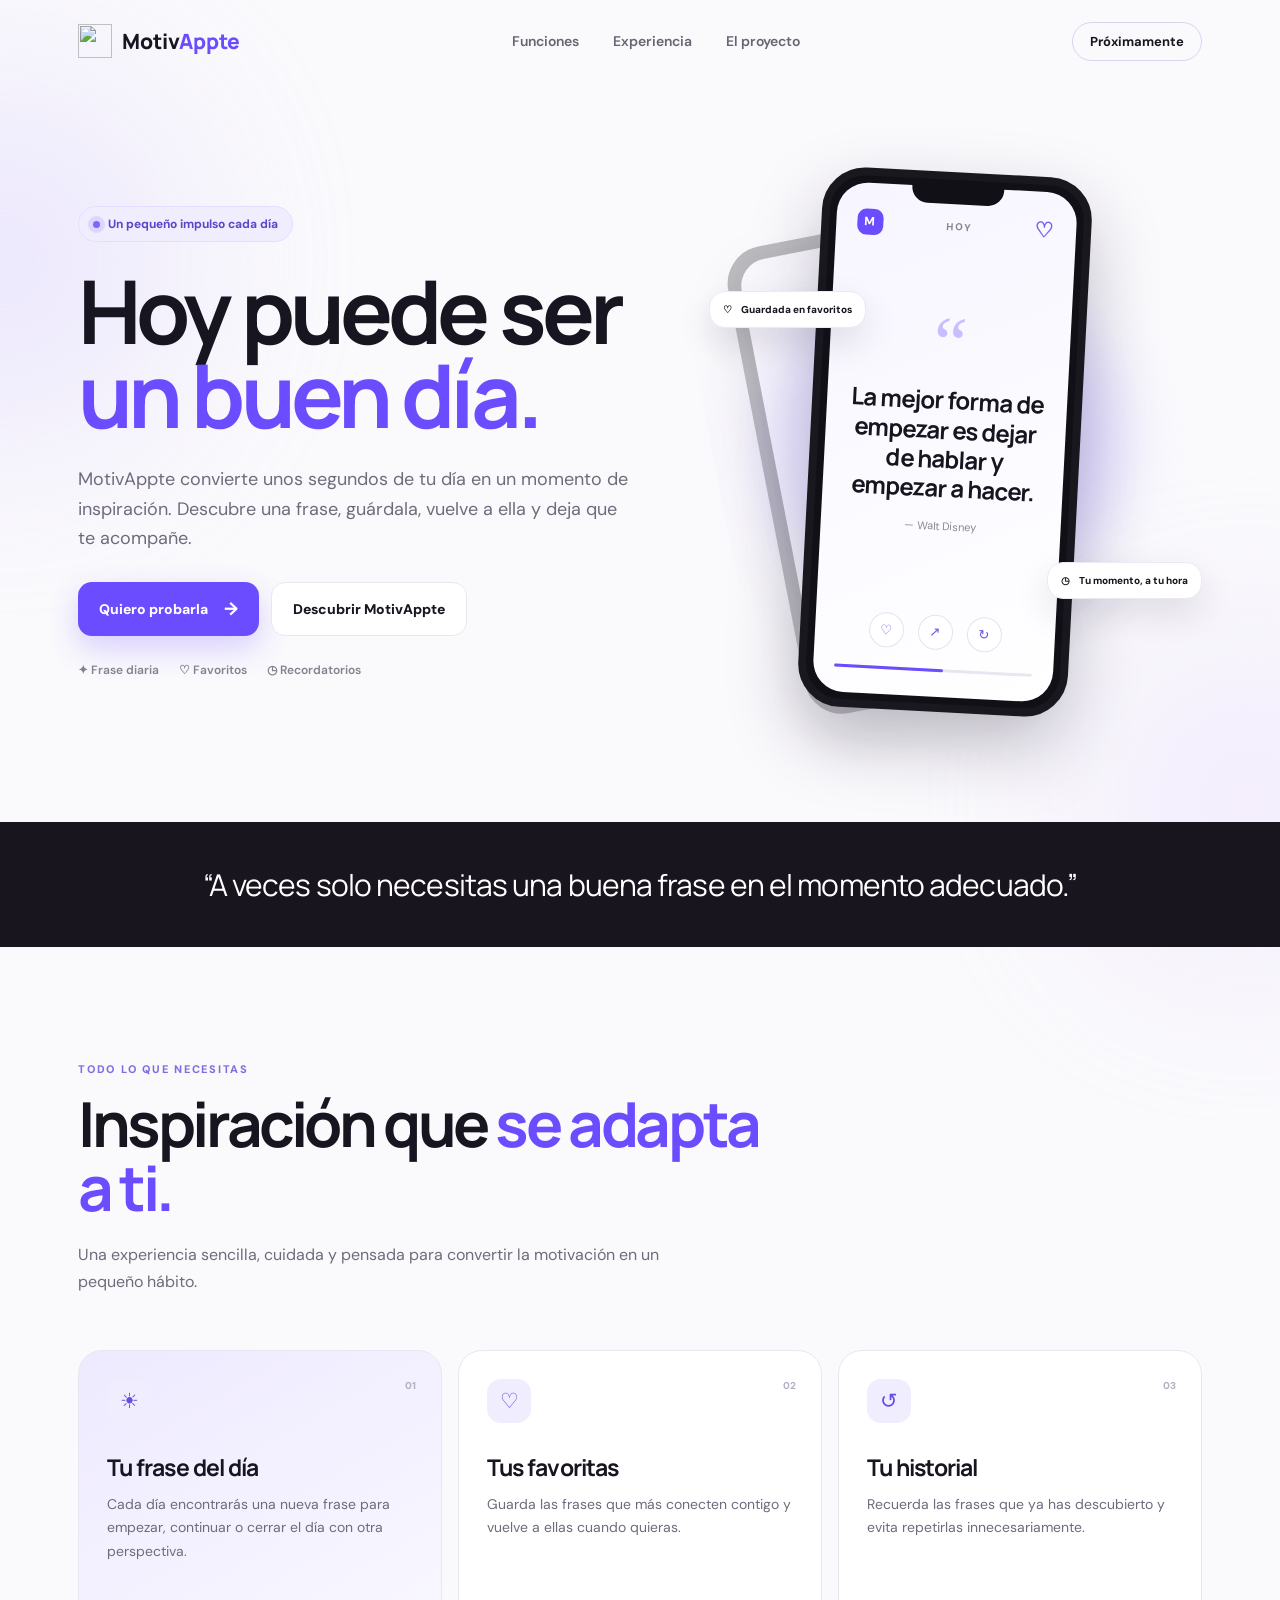
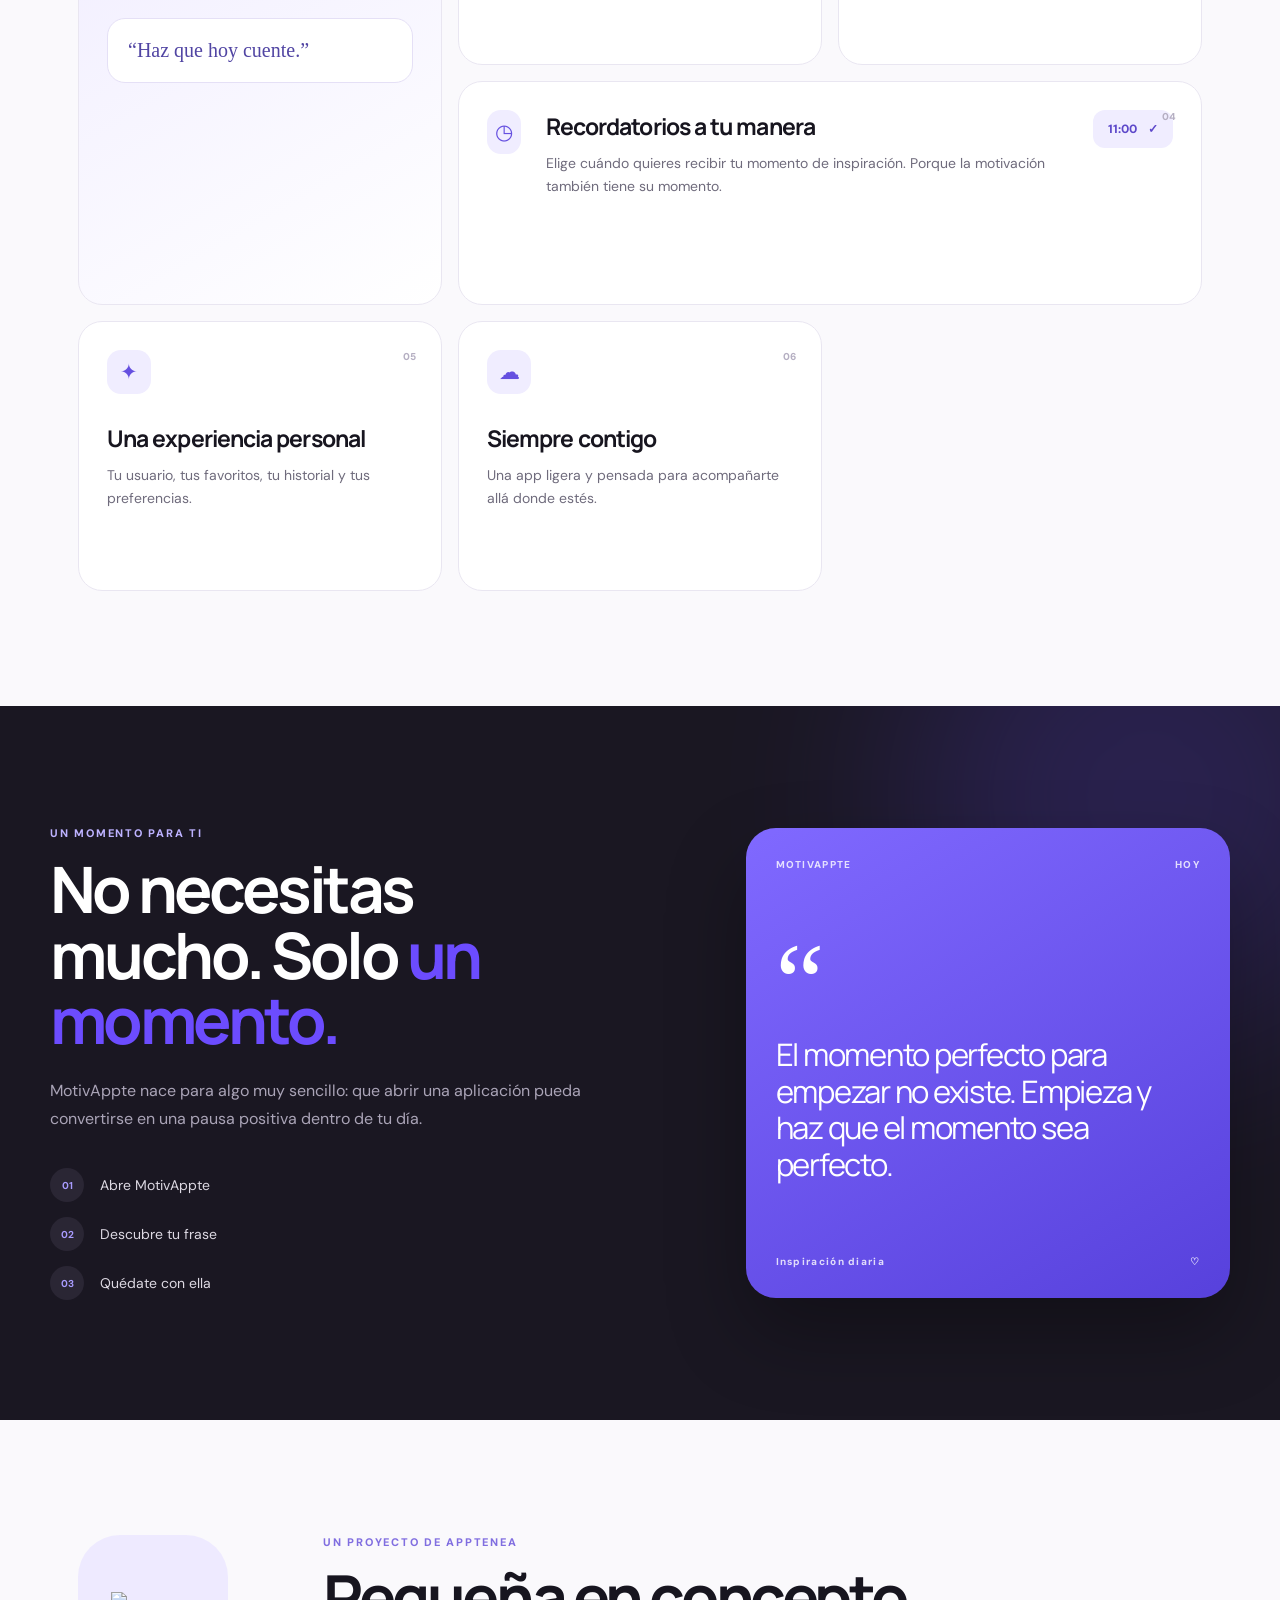
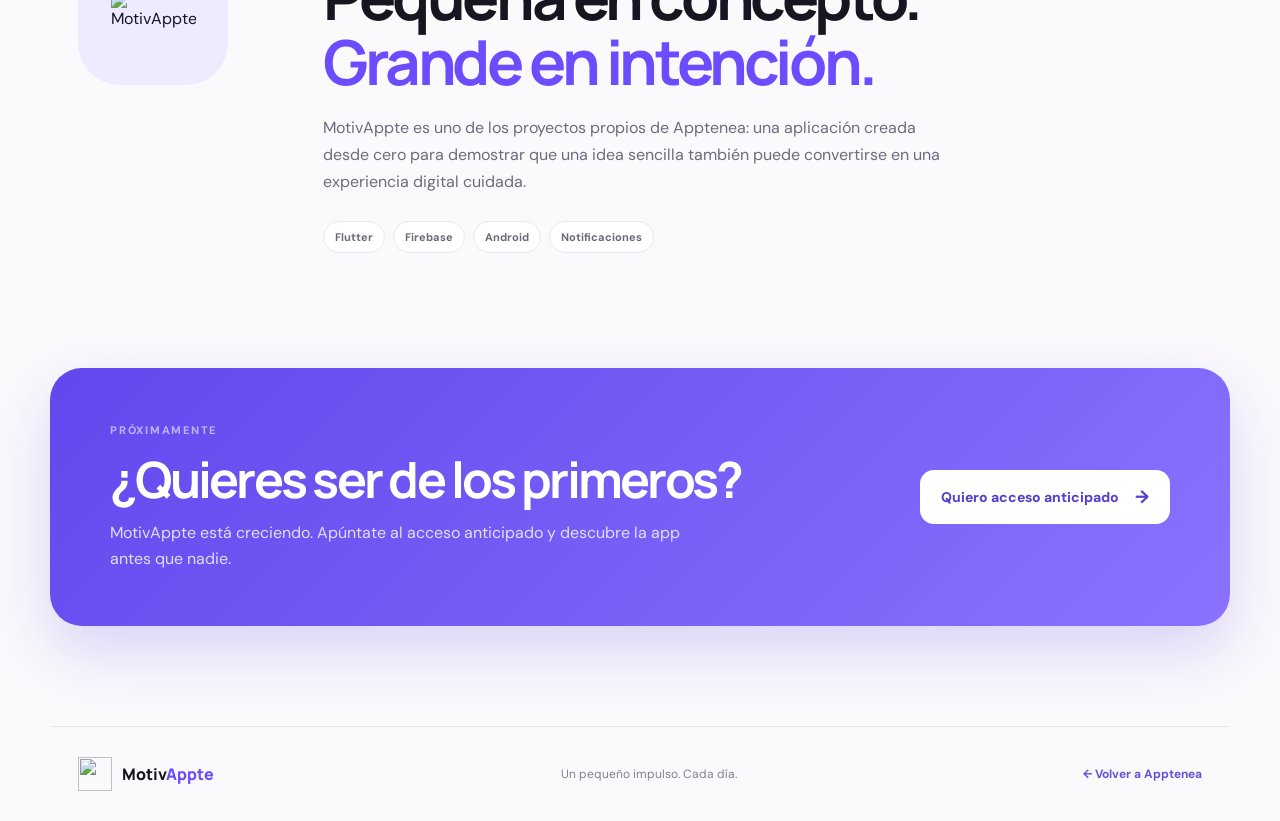
==== index.html @ 9bb72b02 "Add files via upload" ====
<!DOCTYPE html>
<html lang="es">
<head>
  <meta charset="UTF-8">
  <meta name="viewport" content="width=device-width, initial-scale=1.0">
  <meta name="theme-color" content="#6c4cff">
  <meta name="description" content="MotivAppte — una frase para hoy, un pequeño impulso para seguir.">
  <title>MotivAppte — Una frase. Un impulso.</title>
  <link rel="icon" href="assets/motivappte-icon.svg" type="image/svg+xml">
  <link rel="preconnect" href="https://fonts.googleapis.com">
  <link rel="preconnect" href="https://fonts.gstatic.com" crossorigin>
  <link href="https://fonts.googleapis.com/css2?family=DM+Sans:wght@400;500;600;700&family=Manrope:wght@700;800&display=swap" rel="stylesheet">
  <link rel="stylesheet" href="styles.css">
</head>
<body>
  <div class="ambient ambient-one"></div>
  <div class="ambient ambient-two"></div>

  <header class="nav">
    <a class="brand" href="#inicio" aria-label="MotivAppte">
      <img src="assets/motivappte-icon.svg" alt="" class="brand-icon">
      <span>Motiv<span>Appte</span></span>
    </a>
    <nav>
      <a href="#funciones">Funciones</a>
      <a href="#experiencia">Experiencia</a>
      <a href="#proyecto">El proyecto</a>
    </nav>
    <a class="nav-cta" href="#acceso">Próximamente</a>
  </header>

  <main>
    <section class="hero" id="inicio">
      <div class="hero-copy">
        <div class="pill"><span class="dot"></span> Un pequeño impulso cada día</div>
        <h1>Hoy puede ser<br><em>un buen día.</em></h1>
        <p class="hero-text">
          MotivAppte convierte unos segundos de tu día en un momento de inspiración.
          Descubre una frase, guárdala, vuelve a ella y deja que te acompañe.
        </p>
        <div class="hero-actions">
          <a class="button primary" href="#acceso">Quiero probarla <span>→</span></a>
          <a class="button secondary" href="#funciones">Descubrir MotivAppte</a>
        </div>
        <div class="hero-meta">
          <span>✦ Frase diaria</span>
          <span>♡ Favoritos</span>
          <span>◷ Recordatorios</span>
        </div>
      </div>

      <div class="hero-visual" aria-label="Vista previa de MotivAppte">
        <div class="glow"></div>
        <div class="phone phone-back">
          <div class="phone-screen soft-screen"></div>
        </div>
        <div class="phone">
          <div class="phone-notch"></div>
          <div class="phone-screen">
            <div class="app-top">
              <span class="mini-logo">M</span>
              <span class="today">HOY</span>
              <span class="heart">♡</span>
            </div>
            <div class="quote-wrap">
              <span class="quote-mark">“</span>
              <h2>La mejor forma de empezar es dejar de hablar y empezar a hacer.</h2>
              <p>— Walt Disney</p>
            </div>
            <div class="phone-actions">
              <button>♡</button><button>↗</button><button>↻</button>
            </div>
            <div class="progress"><span></span></div>
          </div>
        </div>
        <div class="floating-card card-fav">♡ <span>Guardada en favoritos</span></div>
        <div class="floating-card card-notify">◷ <span>Tu momento, a tu hora</span></div>
      </div>
    </section>

    <section class="quote-band">
      <p>“A veces solo necesitas una buena frase en el momento adecuado.”</p>
    </section>

    <section class="section" id="funciones">
      <div class="section-heading">
        <span class="eyebrow">TODO LO QUE NECESITAS</span>
        <h2>Inspiración que <em>se adapta a ti.</em></h2>
        <p>Una experiencia sencilla, cuidada y pensada para convertir la motivación en un pequeño hábito.</p>
      </div>

      <div class="feature-grid">
        <article class="feature feature-large">
          <div class="feature-icon sun">☀</div>
          <span class="feature-number">01</span>
          <h3>Tu frase del día</h3>
          <p>Cada día encontrarás una nueva frase para empezar, continuar o cerrar el día con otra perspectiva.</p>
          <div class="mini-quote">“Haz que hoy cuente.”</div>
        </article>

        <article class="feature">
          <div class="feature-icon heart-icon">♡</div>
          <span class="feature-number">02</span>
          <h3>Tus favoritas</h3>
          <p>Guarda las frases que más conecten contigo y vuelve a ellas cuando quieras.</p>
        </article>

        <article class="feature">
          <div class="feature-icon history-icon">↺</div>
          <span class="feature-number">03</span>
          <h3>Tu historial</h3>
          <p>Recuerda las frases que ya has descubierto y evita repetirlas innecesariamente.</p>
        </article>

        <article class="feature feature-wide">
          <div class="feature-icon bell">◷</div>
          <div>
            <span class="feature-number">04</span>
            <h3>Recordatorios a tu manera</h3>
            <p>Elige cuándo quieres recibir tu momento de inspiración. Porque la motivación también tiene su momento.</p>
          </div>
          <div class="time-chip">11:00 <span>✓</span></div>
        </article>

        <article class="feature">
          <div class="feature-icon sparkle">✦</div>
          <span class="feature-number">05</span>
          <h3>Una experiencia personal</h3>
          <p>Tu usuario, tus favoritos, tu historial y tus preferencias.</p>
        </article>

        <article class="feature">
          <div class="feature-icon cloud">☁</div>
          <span class="feature-number">06</span>
          <h3>Siempre contigo</h3>
          <p>Una app ligera y pensada para acompañarte allá donde estés.</p>
        </article>
      </div>
    </section>

    <section class="experience" id="experiencia">
      <div class="experience-inner">
        <div class="experience-copy">
          <span class="eyebrow light">UN MOMENTO PARA TI</span>
          <h2>No necesitas<br>mucho. Solo <em>un momento.</em></h2>
          <p>MotivAppte nace para algo muy sencillo: que abrir una aplicación pueda convertirse en una pausa positiva dentro de tu día.</p>
          <div class="steps">
            <div><b>01</b><span>Abre MotivAppte</span></div>
            <div><b>02</b><span>Descubre tu frase</span></div>
            <div><b>03</b><span>Quédate con ella</span></div>
          </div>
        </div>
        <div class="quote-card">
          <div class="quote-card-top"><span>MOTIVAPPTE</span><span>HOY</span></div>
          <div class="big-quote">“</div>
          <p>El momento perfecto para empezar no existe. Empieza y haz que el momento sea perfecto.</p>
          <div class="quote-card-bottom"><span>Inspiración diaria</span><span>♡</span></div>
        </div>
      </div>
    </section>

    <section class="project section" id="proyecto">
      <div class="project-mark"><img src="assets/motivappte-icon.svg" alt="MotivAppte"></div>
      <div>
        <span class="eyebrow">UN PROYECTO DE APPTENEA</span>
        <h2>Pequeña en concepto.<br><em>Grande en intención.</em></h2>
        <p>MotivAppte es uno de los proyectos propios de Apptenea: una aplicación creada desde cero para demostrar que una idea sencilla también puede convertirse en una experiencia digital cuidada.</p>
        <div class="tech-list"><span>Flutter</span><span>Firebase</span><span>Android</span><span>Notificaciones</span></div>
      </div>
    </section>

    <section class="access" id="acceso">
      <div class="access-card">
        <div>
          <span class="eyebrow light">PRÓXIMAMENTE</span>
          <h2>¿Quieres ser de los primeros?</h2>
          <p>MotivAppte está creciendo. Apúntate al acceso anticipado y descubre la app antes que nadie.</p>
        </div>
        <a class="button white" href="mailto:apptenea.services@gmail.com?subject=Acceso%20anticipado%20MotivAppte">Quiero acceso anticipado <span>→</span></a>
      </div>
    </section>
  </main>

  <footer>
    <a class="brand" href="#inicio">
      <img src="assets/motivappte-icon.svg" alt="" class="brand-icon">
      <span>Motiv<span>Appte</span></span>
    </a>
    <p>Un pequeño impulso. Cada día.</p>
    <a href="https://apptenea.github.io/apptenea/">← Volver a Apptenea</a>
  </footer>

  <script src="script.js"></script>
</body>
</html>
---- styles.css ----
:root{
  --purple:#6c4cff;--purple-dark:#5036d8;--lav:#ede9ff;--ink:#17151f;--muted:#6f6b7c;
  --white:#fff;--line:#e9e6f1;--bg:#faf9fc;--radius:28px;
}
*{box-sizing:border-box;margin:0;padding:0}
html{scroll-behavior:smooth}
body{font-family:"DM Sans",sans-serif;color:var(--ink);background:var(--bg);overflow-x:hidden}
a{text-decoration:none;color:inherit}
.ambient{position:fixed;border-radius:50%;filter:blur(90px);pointer-events:none;z-index:-1;opacity:.45}
.ambient-one{width:360px;height:360px;background:#dcd4ff;top:80px;left:-180px}
.ambient-two{width:300px;height:300px;background:#e9dcff;right:-120px;top:650px}
.nav{height:82px;display:flex;align-items:center;justify-content:space-between;max-width:1180px;margin:auto;padding:0 28px;position:relative;z-index:5}
.brand{display:flex;align-items:center;gap:10px;font-family:Manrope,sans-serif;font-weight:800;font-size:21px}
.brand>span span{color:var(--purple)}
.brand-icon{width:34px;height:34px}
.nav nav{display:flex;gap:34px;color:#686474;font-size:14px;font-weight:600}
.nav nav a:hover{color:var(--purple)}
.nav-cta{border:1px solid #d9d3ef;padding:10px 17px;border-radius:999px;font-size:13px;font-weight:700}
.hero{max-width:1180px;margin:auto;min-height:700px;padding:80px 28px 100px;display:grid;grid-template-columns:1fr .9fr;align-items:center;gap:40px}
.pill{display:inline-flex;align-items:center;gap:8px;background:#f0edff;border:1px solid #e3ddff;color:#5c46c7;padding:9px 14px;border-radius:999px;font-size:12px;font-weight:700;margin-bottom:26px}
.dot{width:7px;height:7px;background:#7d65ff;border-radius:50%;box-shadow:0 0 0 5px #ddd7ff}
h1,h2{font-family:Manrope,sans-serif;letter-spacing:-.055em}
h1{font-size:clamp(58px,7vw,88px);line-height:.96}
h1 em,h2 em{font-style:normal;color:var(--purple)}
.hero-text{max-width:560px;color:var(--muted);font-size:18px;line-height:1.65;margin:28px 0}
.hero-actions{display:flex;gap:12px;flex-wrap:wrap}
.button{display:inline-flex;align-items:center;justify-content:center;gap:16px;padding:15px 21px;border-radius:14px;font-size:14px;font-weight:800;transition:.25s}
.button span{font-size:18px}
.primary{background:var(--purple);color:white;box-shadow:0 12px 30px rgba(108,76,255,.24)}
.primary:hover{transform:translateY(-2px);background:var(--purple-dark)}
.secondary{background:white;border:1px solid var(--line)}
.secondary:hover{border-color:#cfc7f4}
.hero-meta{display:flex;gap:20px;margin-top:26px;color:#85808f;font-size:12px;font-weight:600;flex-wrap:wrap}
.hero-visual{height:560px;position:relative;display:flex;align-items:center;justify-content:center}
.glow{position:absolute;width:350px;height:350px;background:#ddd6ff;border-radius:50%;filter:blur(30px)}
.phone{position:relative;width:270px;height:540px;background:#111016;border:8px solid #19181f;border-radius:43px;padding:7px;box-shadow:0 30px 70px rgba(31,24,57,.25);z-index:2;transform:rotate(3deg)}
.phone-back{position:absolute;transform:rotate(-11deg) translate(-65px,10px) scale(.88);opacity:.28;z-index:1}
.soft-screen{background:linear-gradient(145deg,#8170ff,#d7d0ff)}
.phone-screen{height:100%;border-radius:31px;background:linear-gradient(155deg,#f7f5ff,#fff);overflow:hidden;padding:25px 21px;display:flex;flex-direction:column}
.phone-notch{position:absolute;z-index:3;width:92px;height:24px;border-radius:0 0 16px 16px;background:#111016;top:0;left:calc(50% - 46px)}
.app-top{display:flex;align-items:center;justify-content:space-between;color:#8a8595;font-size:10px;font-weight:800;letter-spacing:.14em}
.mini-logo{width:26px;height:26px;border-radius:9px;background:var(--purple);color:#fff;display:grid;place-items:center;font-size:12px}
.heart{font-size:21px;color:#7663e8}
.quote-wrap{margin:auto 0;text-align:center}
.quote-mark{font-family:Georgia,serif;font-size:75px;line-height:.55;color:#c7bfff}
.quote-wrap h2{font-size:24px;line-height:1.22;letter-spacing:-.04em;margin:12px 0 16px}
.quote-wrap p{font-size:11px;color:#8c8794}
.phone-actions{display:flex;justify-content:center;gap:14px}
.phone-actions button{border:1px solid #e6e2ee;background:#fff;width:35px;height:35px;border-radius:50%;color:#6b5be2}
.progress{height:3px;background:#e9e6ef;border-radius:9px;margin-top:19px}.progress span{display:block;width:55%;height:100%;background:var(--purple);border-radius:9px}
.floating-card{position:absolute;background:#fff;border:1px solid #ece9f3;border-radius:16px;padding:11px 13px;display:flex;align-items:center;gap:9px;font-size:10px;font-weight:800;box-shadow:0 15px 35px rgba(30,24,60,.12);z-index:4}.floating-card:first-letter{color:var(--purple)}
.card-fav{left:4%;top:23%}.card-notify{right:0;bottom:22%}
.quote-band{background:#18151f;color:#fff;padding:42px 20px;text-align:center}.quote-band p{font-family:Manrope,sans-serif;font-size:clamp(20px,3vw,30px);letter-spacing:-.03em}
.section{max-width:1180px;margin:auto;padding:115px 28px}
.section-heading{max-width:720px;margin-bottom:55px}.eyebrow{display:block;font-size:11px;letter-spacing:.16em;font-weight:800;color:#806ee0;margin-bottom:16px}.eyebrow.light{color:#bdb2ff}
.section-heading h2,.project h2{font-size:clamp(40px,5vw,62px);line-height:1.04}.section-heading p,.project p{color:var(--muted);line-height:1.7;margin-top:20px;max-width:620px}
.feature-grid{display:grid;grid-template-columns:repeat(3,1fr);gap:16px}.feature{background:#fff;border:1px solid var(--line);border-radius:24px;padding:28px;min-height:270px;position:relative;overflow:hidden;transition:.25s}.feature:hover{transform:translateY(-4px);box-shadow:0 18px 45px rgba(45,35,90,.08)}
.feature-large{grid-row:span 2;min-height:555px;background:linear-gradient(150deg,#eeeaff,#fff)}
.feature-wide{grid-column:span 2;display:flex;gap:25px;align-items:flex-start;min-height:180px}
.feature-icon{width:44px;height:44px;border-radius:14px;background:#f0edff;color:#654fe0;display:grid;place-items:center;font-size:21px;margin-bottom:28px}.feature-number{position:absolute;right:25px;top:28px;color:#b5afc2;font-size:10px;font-weight:800}.feature h3{font-family:Manrope;font-size:23px;letter-spacing:-.04em;margin-bottom:10px}.feature p{color:var(--muted);font-size:14px;line-height:1.65}.mini-quote{margin-top:55px;background:#fff;border:1px solid #e5e0f6;border-radius:18px;padding:20px;color:#5145a3;font-family:Georgia,serif;font-size:20px}.time-chip{margin-left:auto;white-space:nowrap;background:#f0edff;color:#5d48ca;padding:11px 15px;border-radius:12px;font-weight:800;font-size:12px}.time-chip span{margin-left:8px}
.experience{background:#1a1722;color:#fff;padding:120px 28px;position:relative;overflow:hidden}.experience:after{content:"";position:absolute;width:500px;height:500px;border-radius:50%;background:#6046e8;opacity:.22;filter:blur(100px);right:-120px;top:-160px}.experience-inner{max-width:1180px;margin:auto;display:grid;grid-template-columns:1fr .8fr;gap:90px;align-items:center;position:relative;z-index:1}.experience h2{font-size:clamp(44px,5vw,65px);line-height:1.02}.experience-copy>p{color:#aaa4b7;line-height:1.75;max-width:550px;margin:25px 0 35px}.steps{display:grid;gap:15px}.steps div{display:flex;align-items:center;gap:16px;color:#ddd9e3;font-size:14px}.steps b{width:34px;height:34px;border-radius:50%;display:grid;place-items:center;background:#2a2634;color:#a99cff;font-size:10px}
.quote-card{background:linear-gradient(150deg,#8069ff,#5741dc);border-radius:30px;min-height:470px;padding:30px;display:flex;flex-direction:column;box-shadow:0 35px 80px rgba(0,0,0,.3)}.quote-card-top,.quote-card-bottom{display:flex;justify-content:space-between;font-size:10px;font-weight:800;letter-spacing:.13em;opacity:.8}.big-quote{font-family:Georgia,serif;font-size:110px;line-height:.7;margin-top:auto}.quote-card p{font-family:Manrope;font-size:31px;line-height:1.18;letter-spacing:-.04em;margin:15px 0 auto}.project{display:grid;grid-template-columns:180px 1fr;gap:65px;align-items:start}.project-mark{width:150px;height:150px;border-radius:42px;background:#eeeaff;display:grid;place-items:center}.project-mark img{width:85px}.tech-list{display:flex;gap:8px;flex-wrap:wrap;margin-top:25px}.tech-list span{background:#fff;border:1px solid var(--line);padding:8px 11px;border-radius:999px;font-size:11px;font-weight:700;color:#6d6878}
.access{padding:0 28px 100px}.access-card{max-width:1180px;margin:auto;background:linear-gradient(135deg,#6248ed,#8a72ff);color:#fff;border-radius:32px;padding:55px 60px;display:flex;align-items:center;justify-content:space-between;gap:30px;box-shadow:0 25px 60px rgba(91,66,224,.2)}.access h2{font-size:clamp(34px,4vw,50px);line-height:1.05}.access p{color:#e3ddff;max-width:600px;margin-top:15px;line-height:1.6}.white{background:#fff;color:#5540cc;white-space:nowrap}.white:hover{transform:translateY(-2px)}
footer{border-top:1px solid var(--line);max-width:1180px;margin:auto;padding:30px 28px;display:flex;align-items:center;justify-content:space-between;gap:20px;color:#85808f;font-size:12px}footer .brand{color:var(--ink);font-size:16px}footer a:last-child{color:#6552d6;font-weight:700}
@media(max-width:850px){.nav nav{display:none}.hero{grid-template-columns:1fr;padding-top:55px}.hero-visual{height:540px}.feature-grid{grid-template-columns:1fr 1fr}.feature-large{grid-row:auto;min-height:330px}.feature-wide{grid-column:span 2}.experience-inner{grid-template-columns:1fr;gap:55px}.project{grid-template-columns:1fr}.access-card{padding:40px 30px;flex-direction:column;align-items:flex-start}}
@media(max-width:560px){.nav{height:70px;padding:0 18px}.nav-cta{display:none}.hero{padding:50px 20px 70px}.hero-text{font-size:16px}.hero-visual{height:490px;transform:scale(.9);margin:-20px -35px}.card-fav{left:-2%}.card-notify{right:-4%}.section{padding:80px 20px}.feature-grid{grid-template-columns:1fr}.feature-large,.feature-wide{grid-column:auto;grid-row:auto}.feature-wide{display:block}.time-chip{display:inline-block;margin-top:22px}.experience{padding:80px 20px}.quote-card{min-height:400px}.quote-card p{font-size:26px}.access{padding:0 20px 70px}.access-card{border-radius:24px}footer{padding:25px 20px;flex-wrap:wrap}}
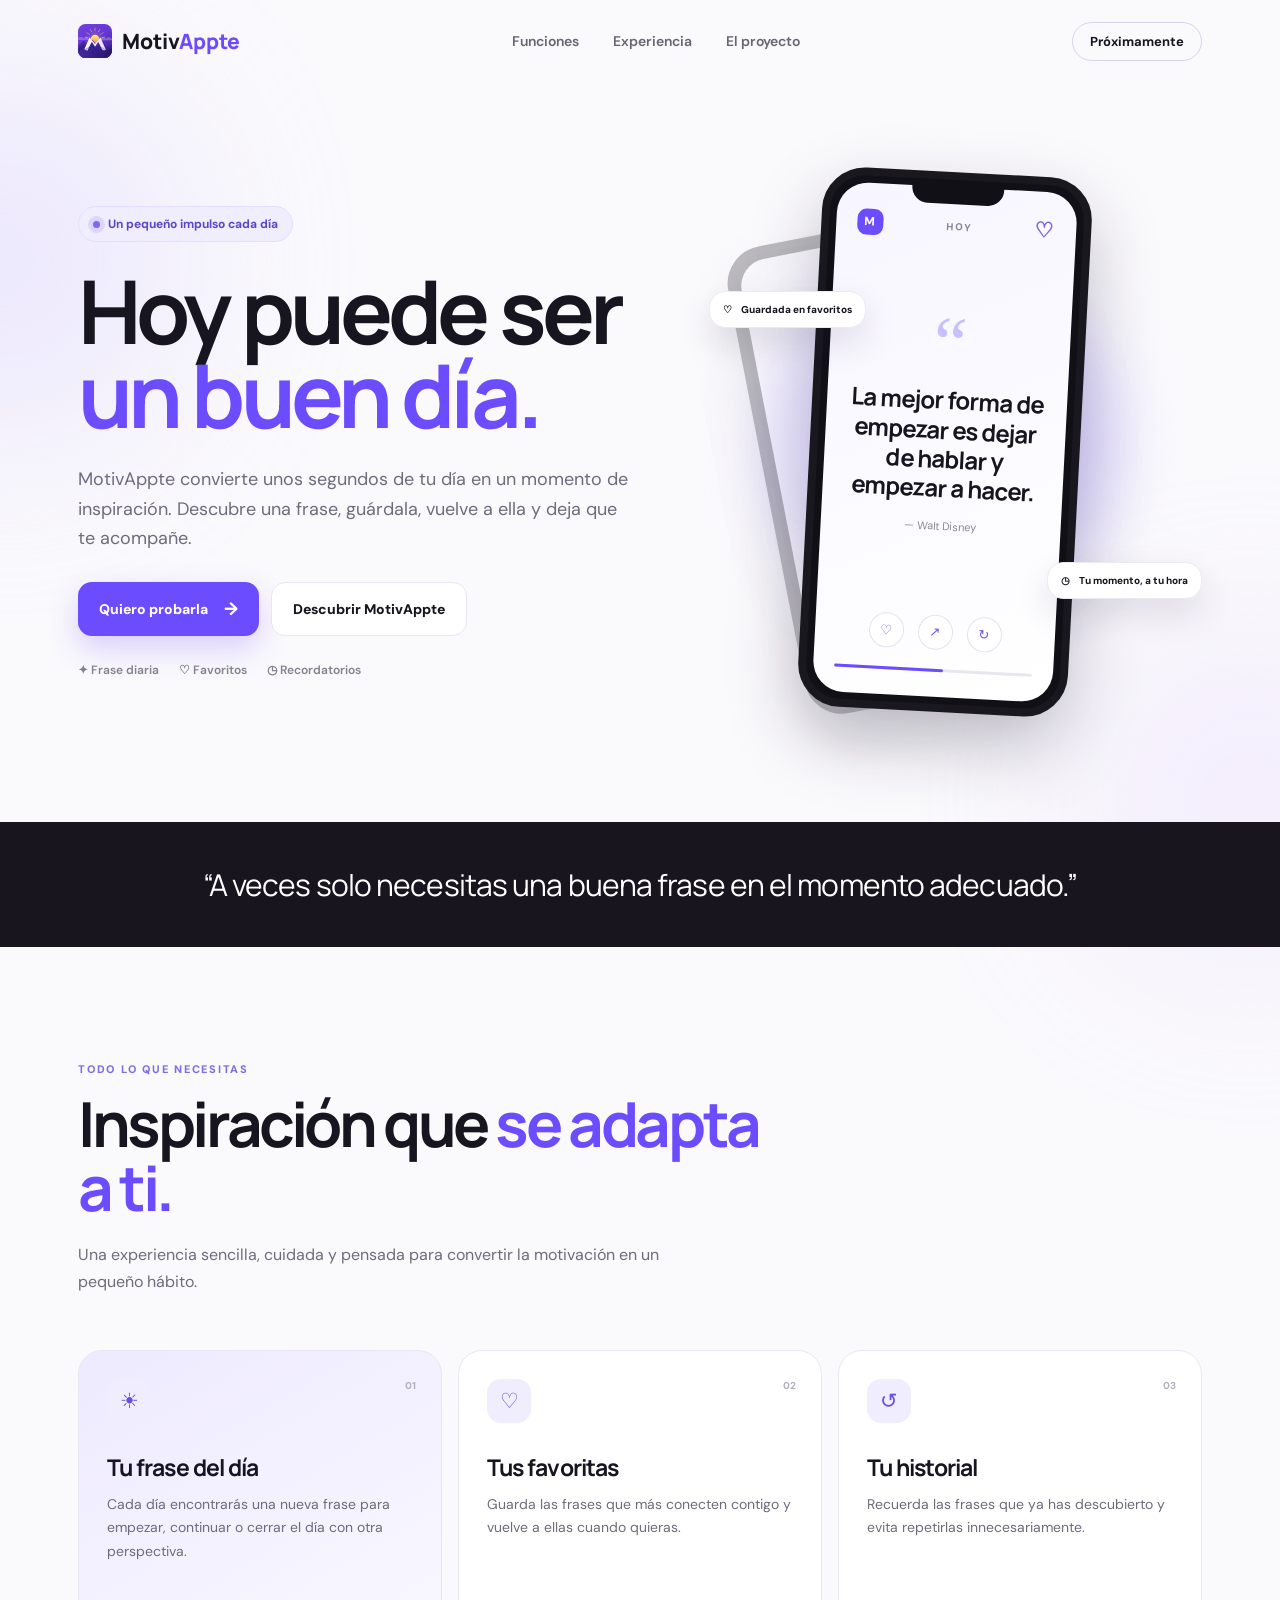
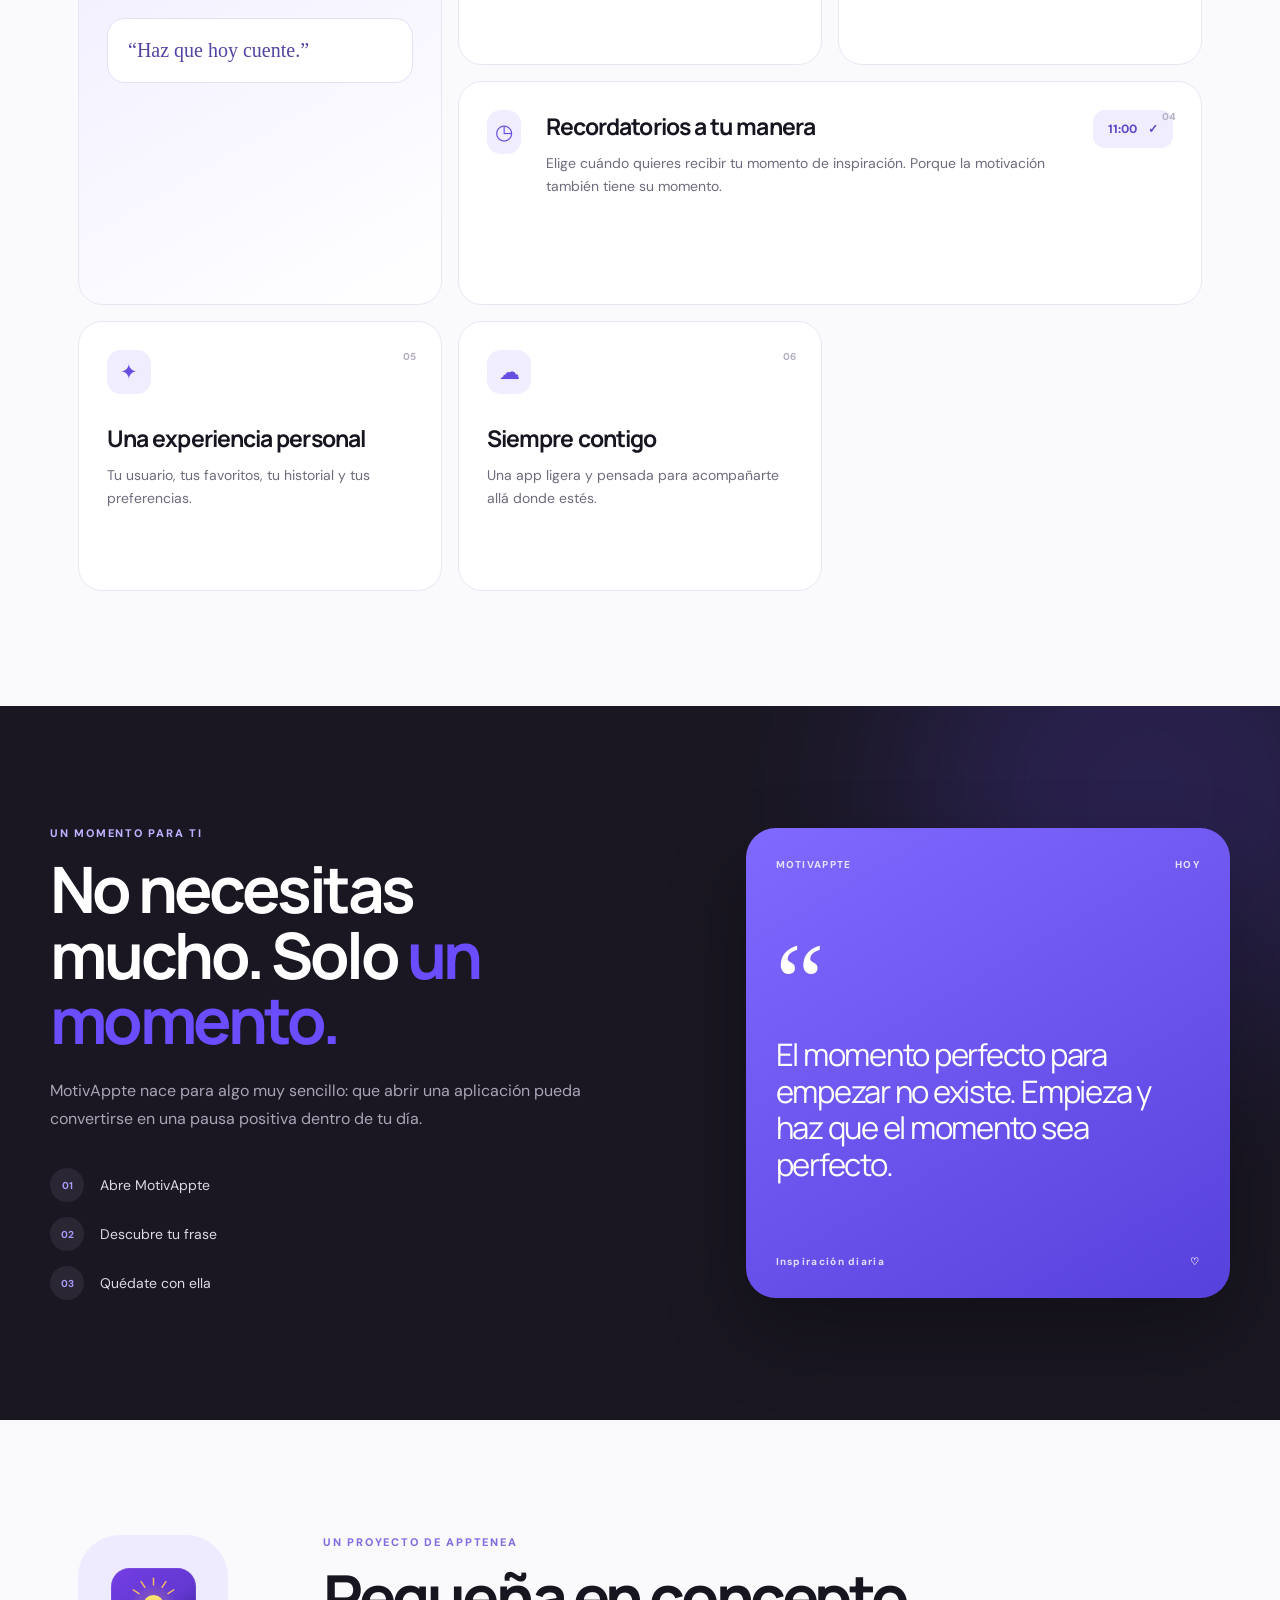
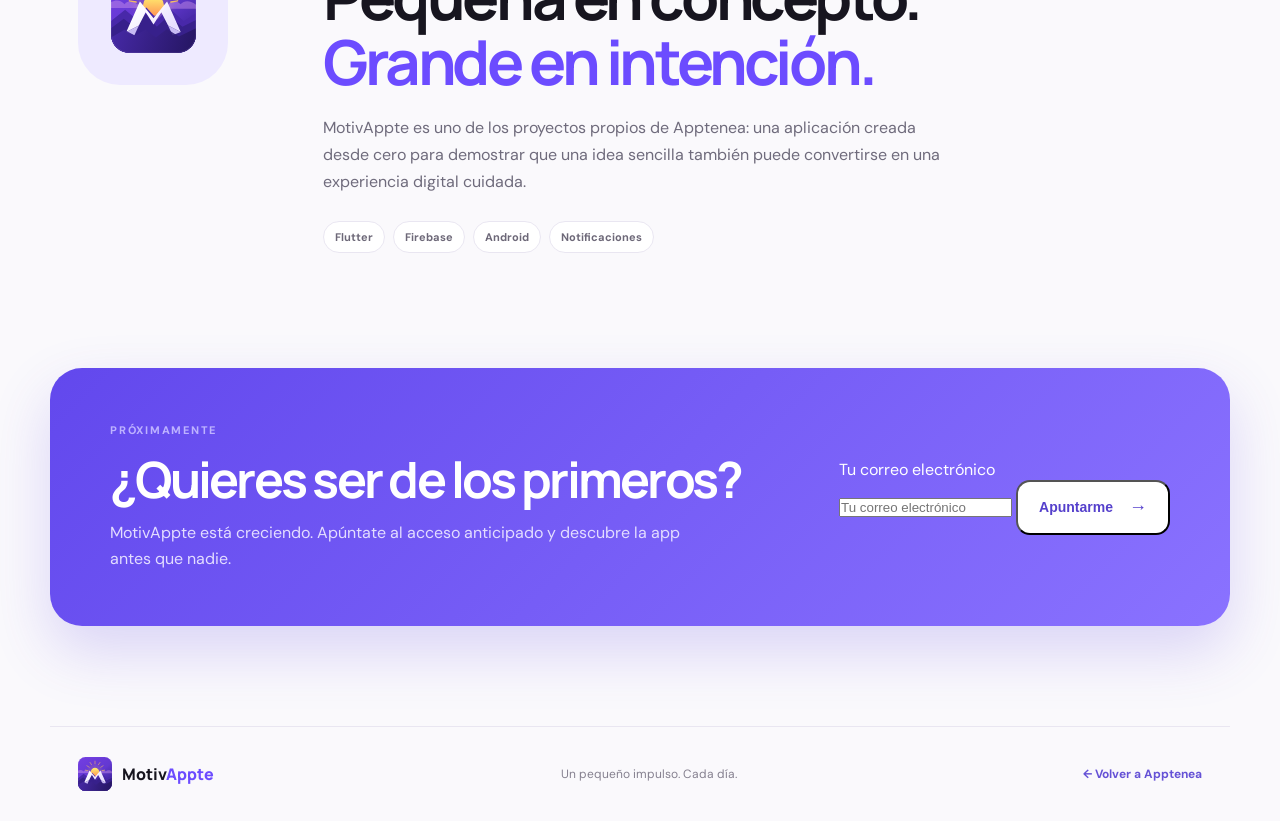
==== commit 80b57436: "Update index.html" ====
--- a/index.html
+++ b/index.html
@@ -170,15 +170,57 @@
     </section>
 
     <section class="access" id="acceso">
-      <div class="access-card">
-        <div>
-          <span class="eyebrow light">PRÓXIMAMENTE</span>
-          <h2>¿Quieres ser de los primeros?</h2>
-          <p>MotivAppte está creciendo. Apúntate al acceso anticipado y descubre la app antes que nadie.</p>
-        </div>
-        <a class="button white" href="mailto:apptenea.services@gmail.com?subject=Acceso%20anticipado%20MotivAppte">Quiero acceso anticipado <span>→</span></a>
-      </div>
-    </section>
+  <div class="access-card">
+    <div class="access-content">
+      <span class="eyebrow light">PRÓXIMAMENTE</span>
+
+      <h2>¿Quieres ser de los primeros?</h2>
+
+      <p>
+        MotivAppte está creciendo. Apúntate al acceso anticipado
+        y descubre la app antes que nadie.
+      </p>
+    </div>
+
+    <form
+      id="access-form"
+      class="access-form"
+      action="https://formspree.io/f/mnpayaql"
+      method="POST"
+    >
+      <label for="access-email" class="sr-only">
+        Tu correo electrónico
+      </label>
+
+      <div class="access-form-row">
+        <input
+          type="email"
+          id="access-email"
+          name="email"
+          placeholder="Tu correo electrónico"
+          autocomplete="email"
+          required
+        >
+
+        <input
+          type="hidden"
+          name="subject"
+          value="Nuevo registro de acceso anticipado - MotivAppte"
+        >
+
+        <button
+          type="submit"
+          class="button white"
+          id="access-submit"
+        >
+          Apuntarme <span>→</span>
+        </button>
+      </div>
+
+      <div id="access-message" class="access-message"></div>
+    </form>
+  </div>
+</section>
   </main>
 
   <footer>
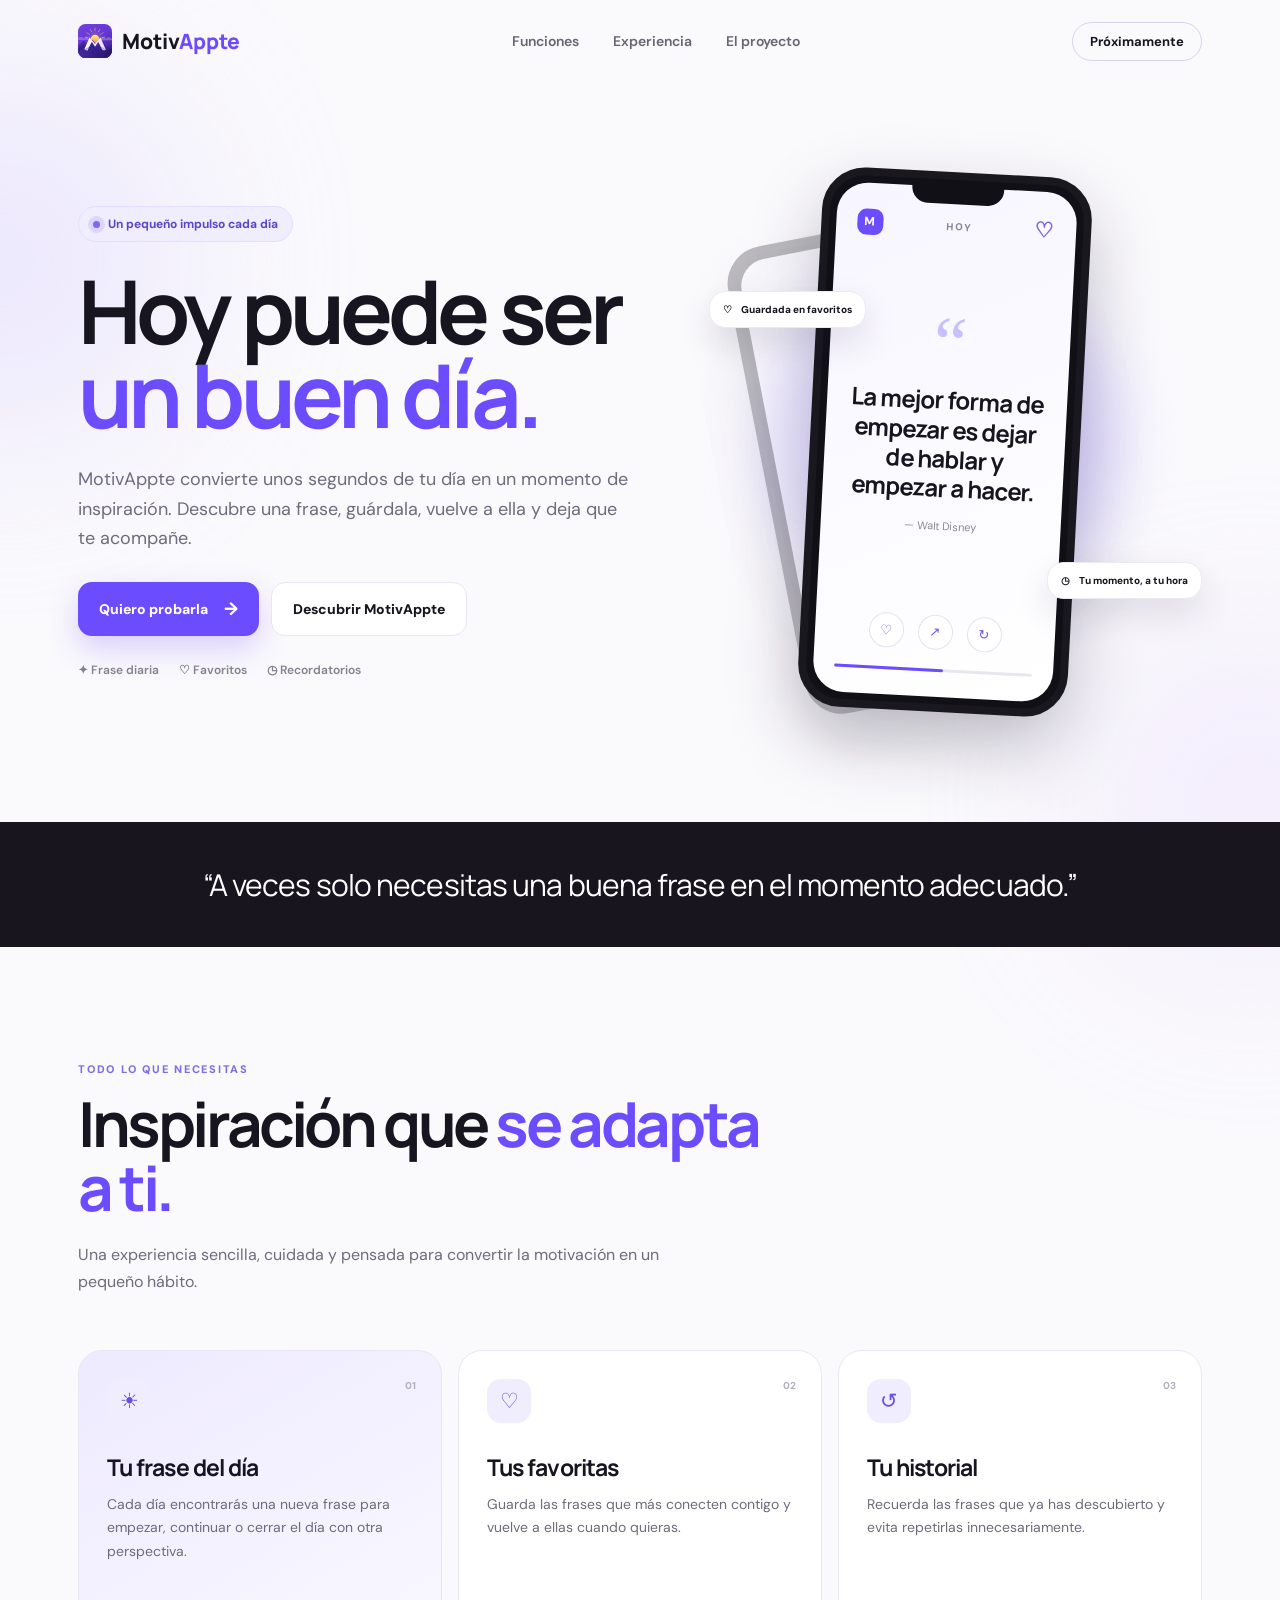
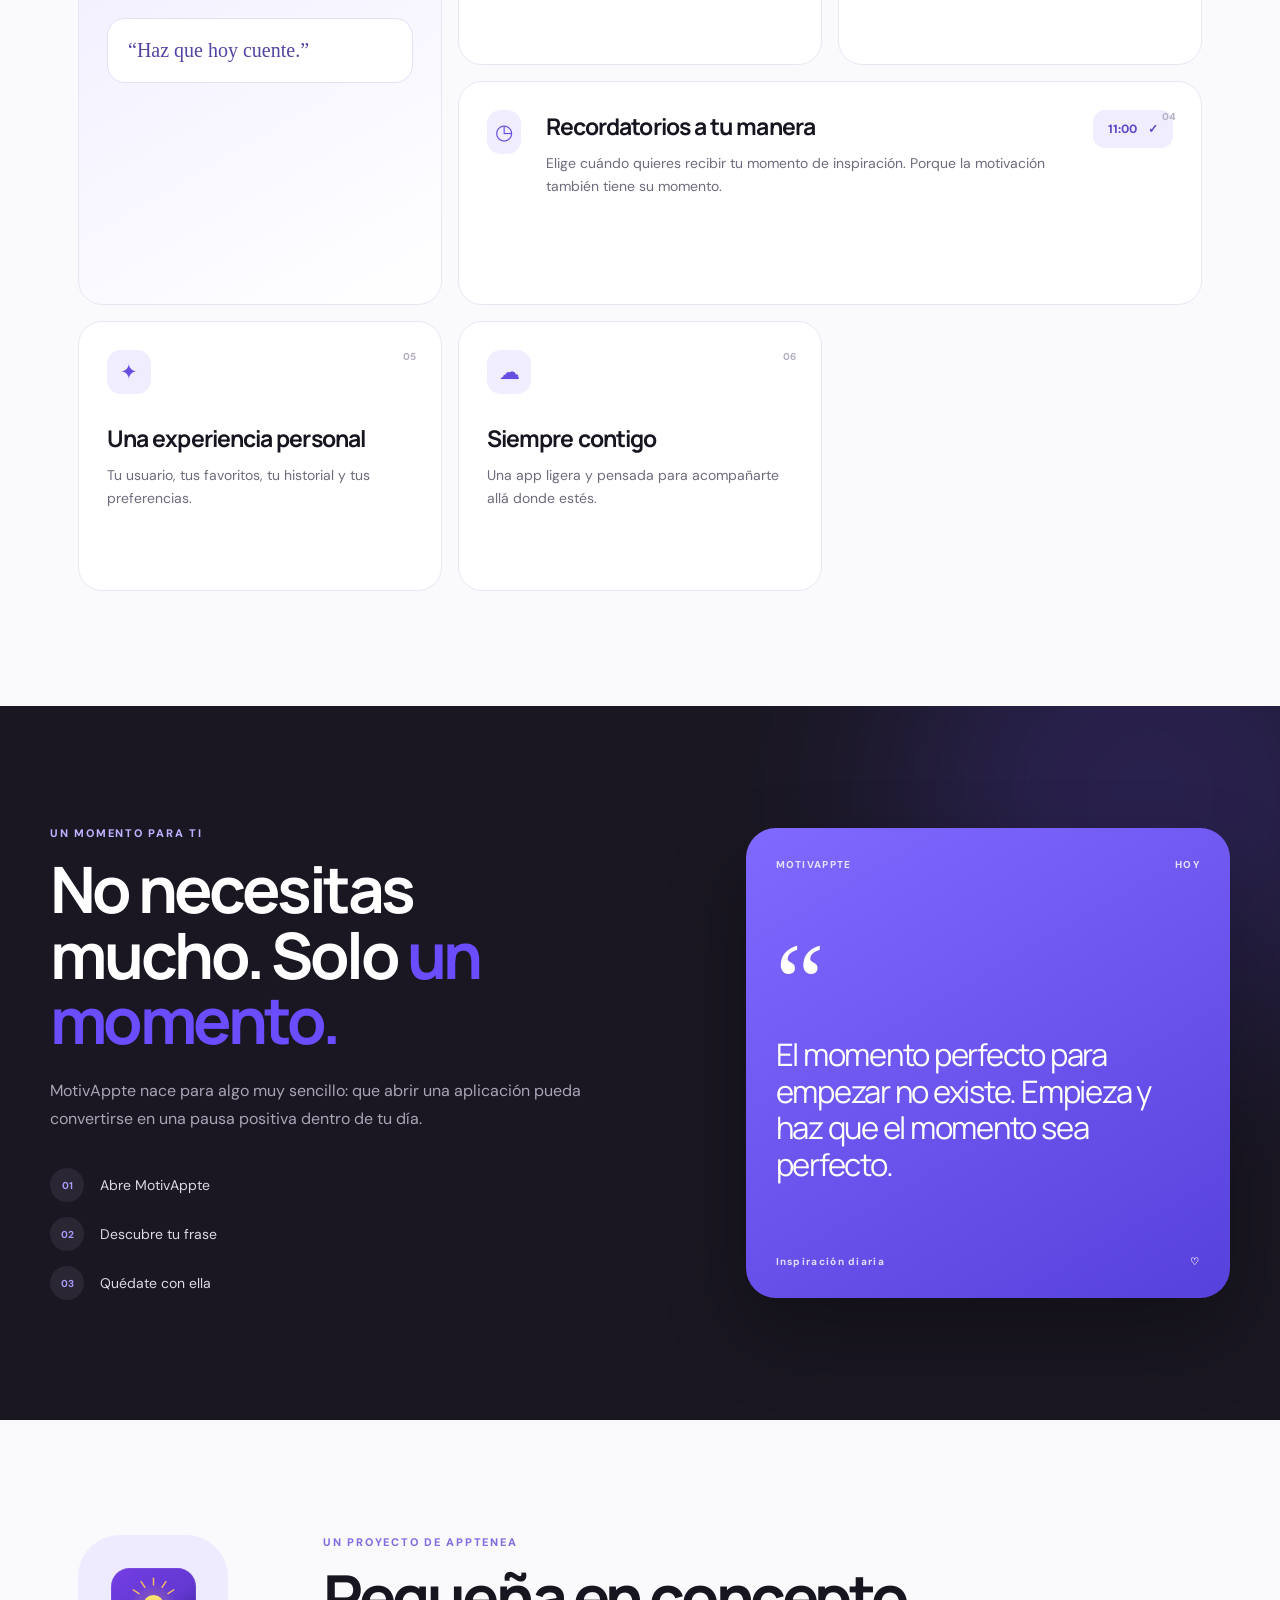
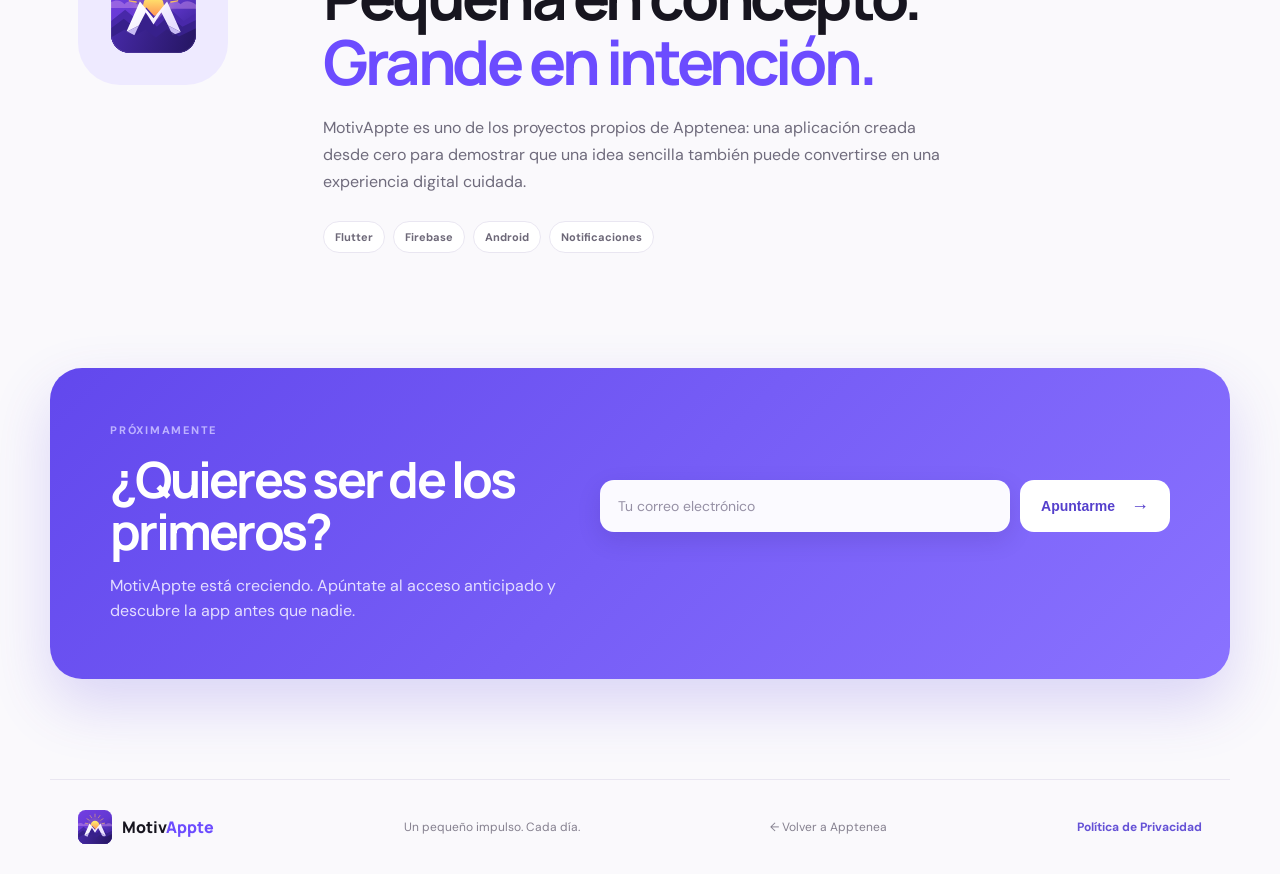
==== commit 8fcb6563: "Update index.html" ====
--- a/index.html
+++ b/index.html
@@ -230,6 +230,7 @@
     </a>
     <p>Un pequeño impulso. Cada día.</p>
     <a href="https://apptenea.github.io/apptenea/">← Volver a Apptenea</a>
+    <a href="privacidad.html">Política de Privacidad</a>
   </footer>
 
   <script src="script.js"></script>
--- a/styles.css
+++ b/styles.css
@@ -64,3 +64,101 @@
 footer{border-top:1px solid var(--line);max-width:1180px;margin:auto;padding:30px 28px;display:flex;align-items:center;justify-content:space-between;gap:20px;color:#85808f;font-size:12px}footer .brand{color:var(--ink);font-size:16px}footer a:last-child{color:#6552d6;font-weight:700}
 @media(max-width:850px){.nav nav{display:none}.hero{grid-template-columns:1fr;padding-top:55px}.hero-visual{height:540px}.feature-grid{grid-template-columns:1fr 1fr}.feature-large{grid-row:auto;min-height:330px}.feature-wide{grid-column:span 2}.experience-inner{grid-template-columns:1fr;gap:55px}.project{grid-template-columns:1fr}.access-card{padding:40px 30px;flex-direction:column;align-items:flex-start}}
 @media(max-width:560px){.nav{height:70px;padding:0 18px}.nav-cta{display:none}.hero{padding:50px 20px 70px}.hero-text{font-size:16px}.hero-visual{height:490px;transform:scale(.9);margin:-20px -35px}.card-fav{left:-2%}.card-notify{right:-4%}.section{padding:80px 20px}.feature-grid{grid-template-columns:1fr}.feature-large,.feature-wide{grid-column:auto;grid-row:auto}.feature-wide{display:block}.time-chip{display:inline-block;margin-top:22px}.experience{padding:80px 20px}.quote-card{min-height:400px}.quote-card p{font-size:26px}.access{padding:0 20px 70px}.access-card{border-radius:24px}footer{padding:25px 20px;flex-wrap:wrap}}
+/* ==========================================
+   FORMULARIO ACCESO ANTICIPADO
+   ========================================== */
+
+.access-content {
+  flex: 1;
+}
+
+.access-form {
+  width: 100%;
+  max-width: 570px;
+}
+
+.access-form-row {
+  display: flex;
+  gap: 10px;
+  width: 100%;
+}
+
+.access-form input[type="email"] {
+  flex: 1;
+  min-width: 0;
+  height: 52px;
+  padding: 0 18px;
+  border: 0;
+  border-radius: 14px;
+  background: rgba(255,255,255,.97);
+  color: #17151f;
+  font-family: "DM Sans", sans-serif;
+  font-size: 14px;
+  outline: none;
+  box-shadow: 0 8px 25px rgba(30,20,80,.12);
+}
+
+.access-form input[type="email"]::placeholder {
+  color: #9690a5;
+}
+
+.access-form input[type="email"]:focus {
+  box-shadow:
+    0 0 0 3px rgba(255,255,255,.25),
+    0 8px 25px rgba(30,20,80,.12);
+}
+
+.access-form .button {
+  height: 52px;
+  border: 0;
+  cursor: pointer;
+}
+
+.access-form .button:disabled {
+  opacity: .65;
+  cursor: wait;
+}
+
+.access-message {
+  min-height: 22px;
+  margin-top: 12px;
+  font-size: 13px;
+  font-weight: 700;
+}
+
+.access-message.success {
+  color: #e7ffef;
+}
+
+.access-message.error {
+  color: #ffe0e0;
+}
+
+.sr-only {
+  position: absolute;
+  width: 1px;
+  height: 1px;
+  padding: 0;
+  margin: -1px;
+  overflow: hidden;
+  clip: rect(0, 0, 0, 0);
+  white-space: nowrap;
+  border: 0;
+}
+
+@media(max-width: 850px) {
+  .access-form {
+    max-width: none;
+  }
+}
+
+@media(max-width: 560px) {
+  .access-form-row {
+    flex-direction: column;
+  }
+
+  .access-form input[type="email"],
+  .access-form .button {
+    width: 100%;
+  }
+}
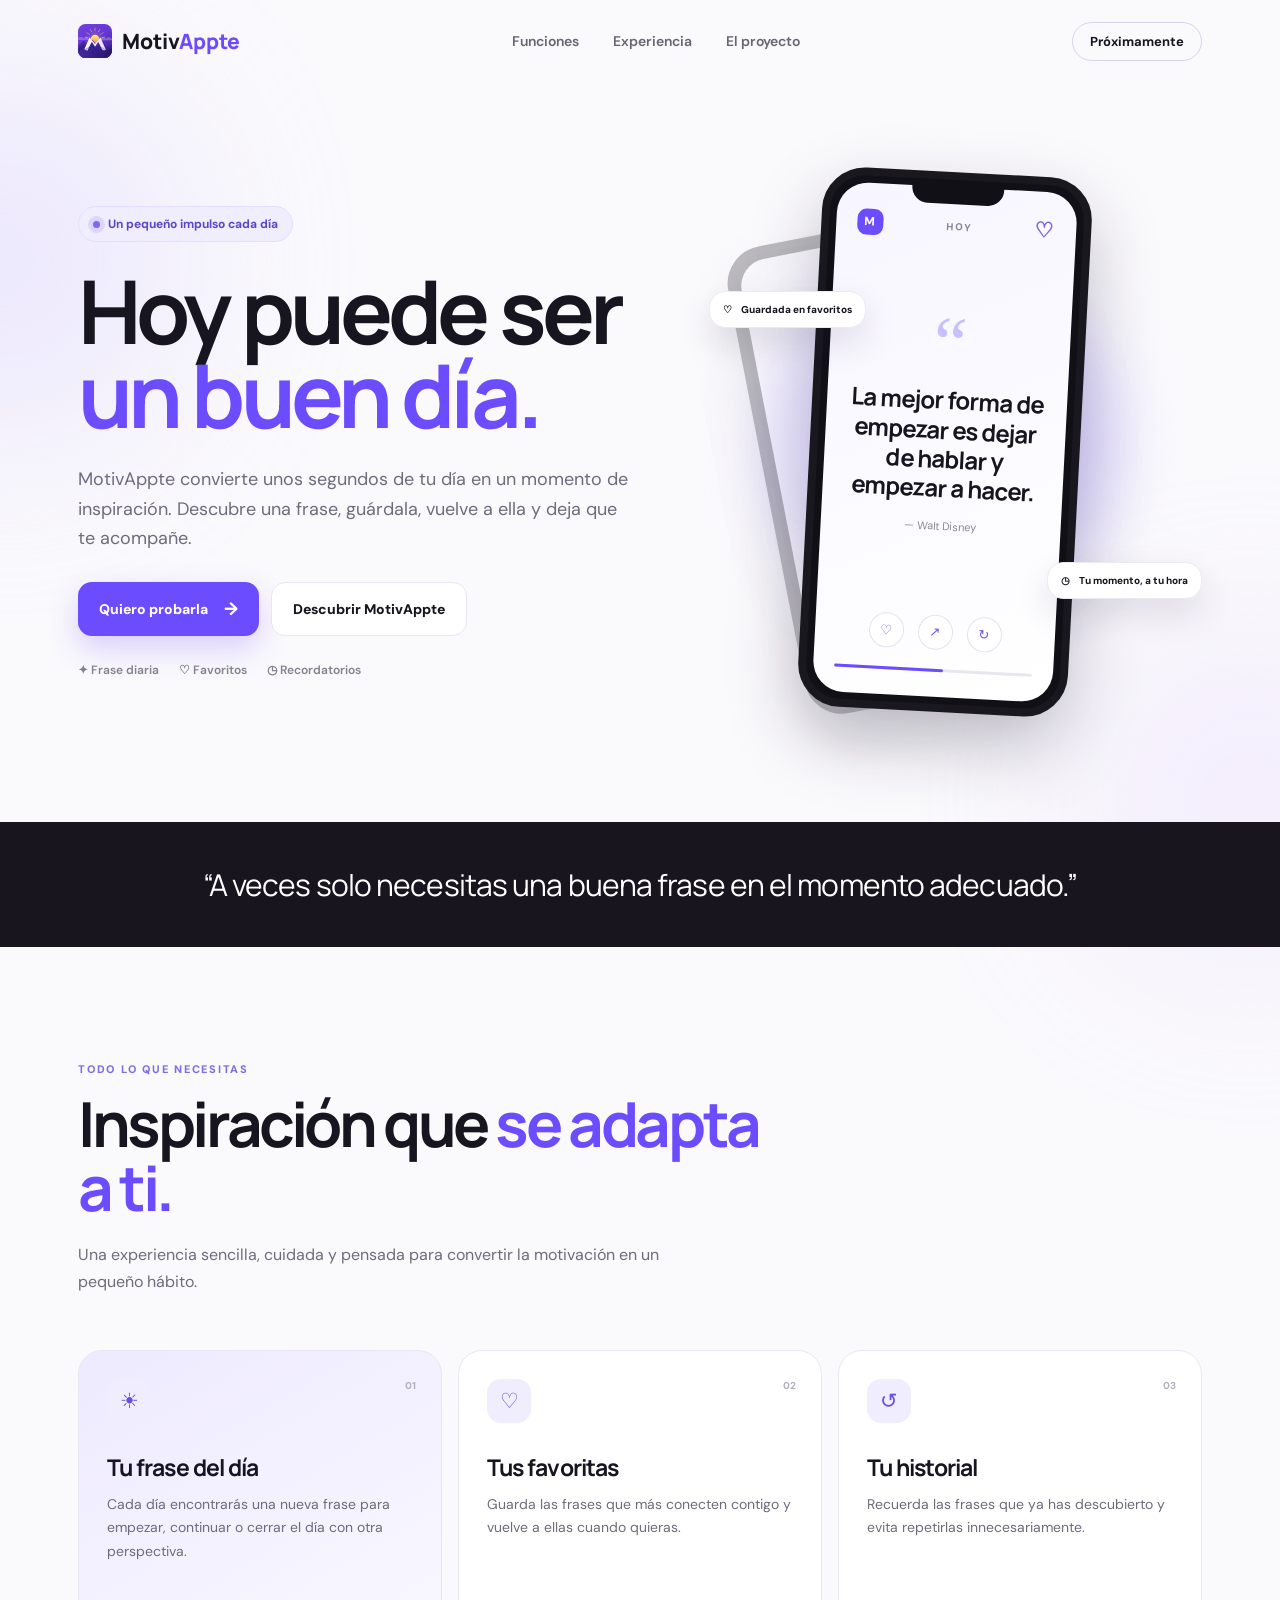
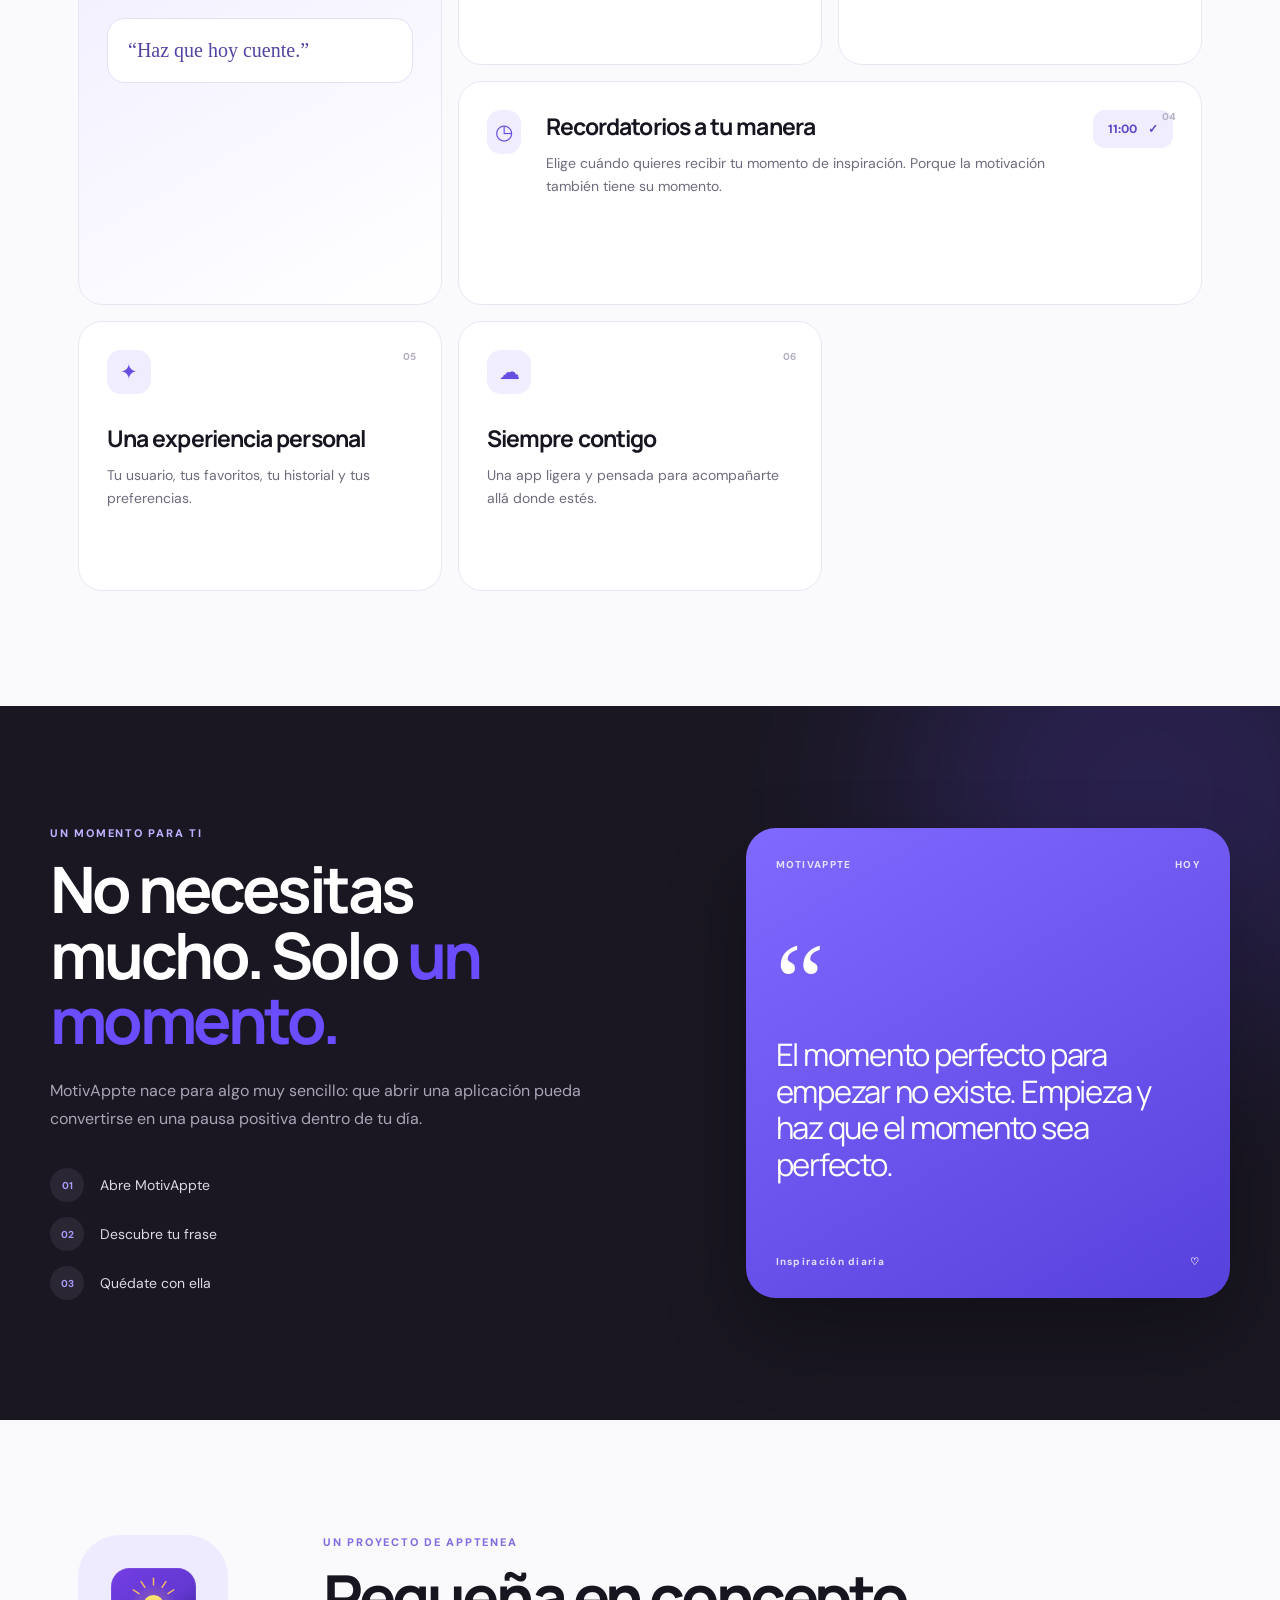
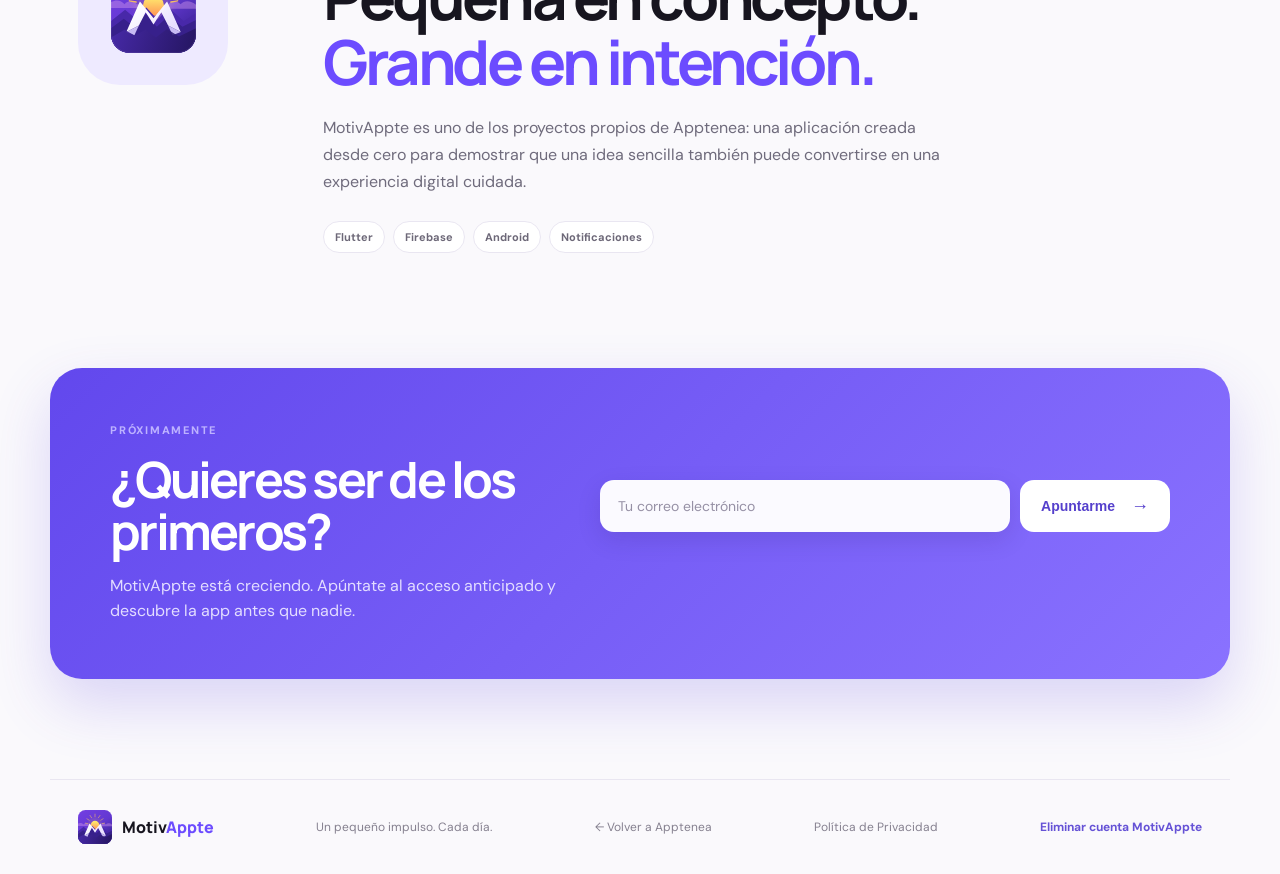
==== commit 63492009: "Update index.html" ====
--- a/index.html
+++ b/index.html
@@ -231,6 +231,7 @@
     <p>Un pequeño impulso. Cada día.</p>
     <a href="https://apptenea.github.io/apptenea/">← Volver a Apptenea</a>
     <a href="privacidad.html">Política de Privacidad</a>
+    <a href="eliminar-cuenta.html">Eliminar cuenta MotivAppte</a>
   </footer>
 
   <script src="script.js"></script>
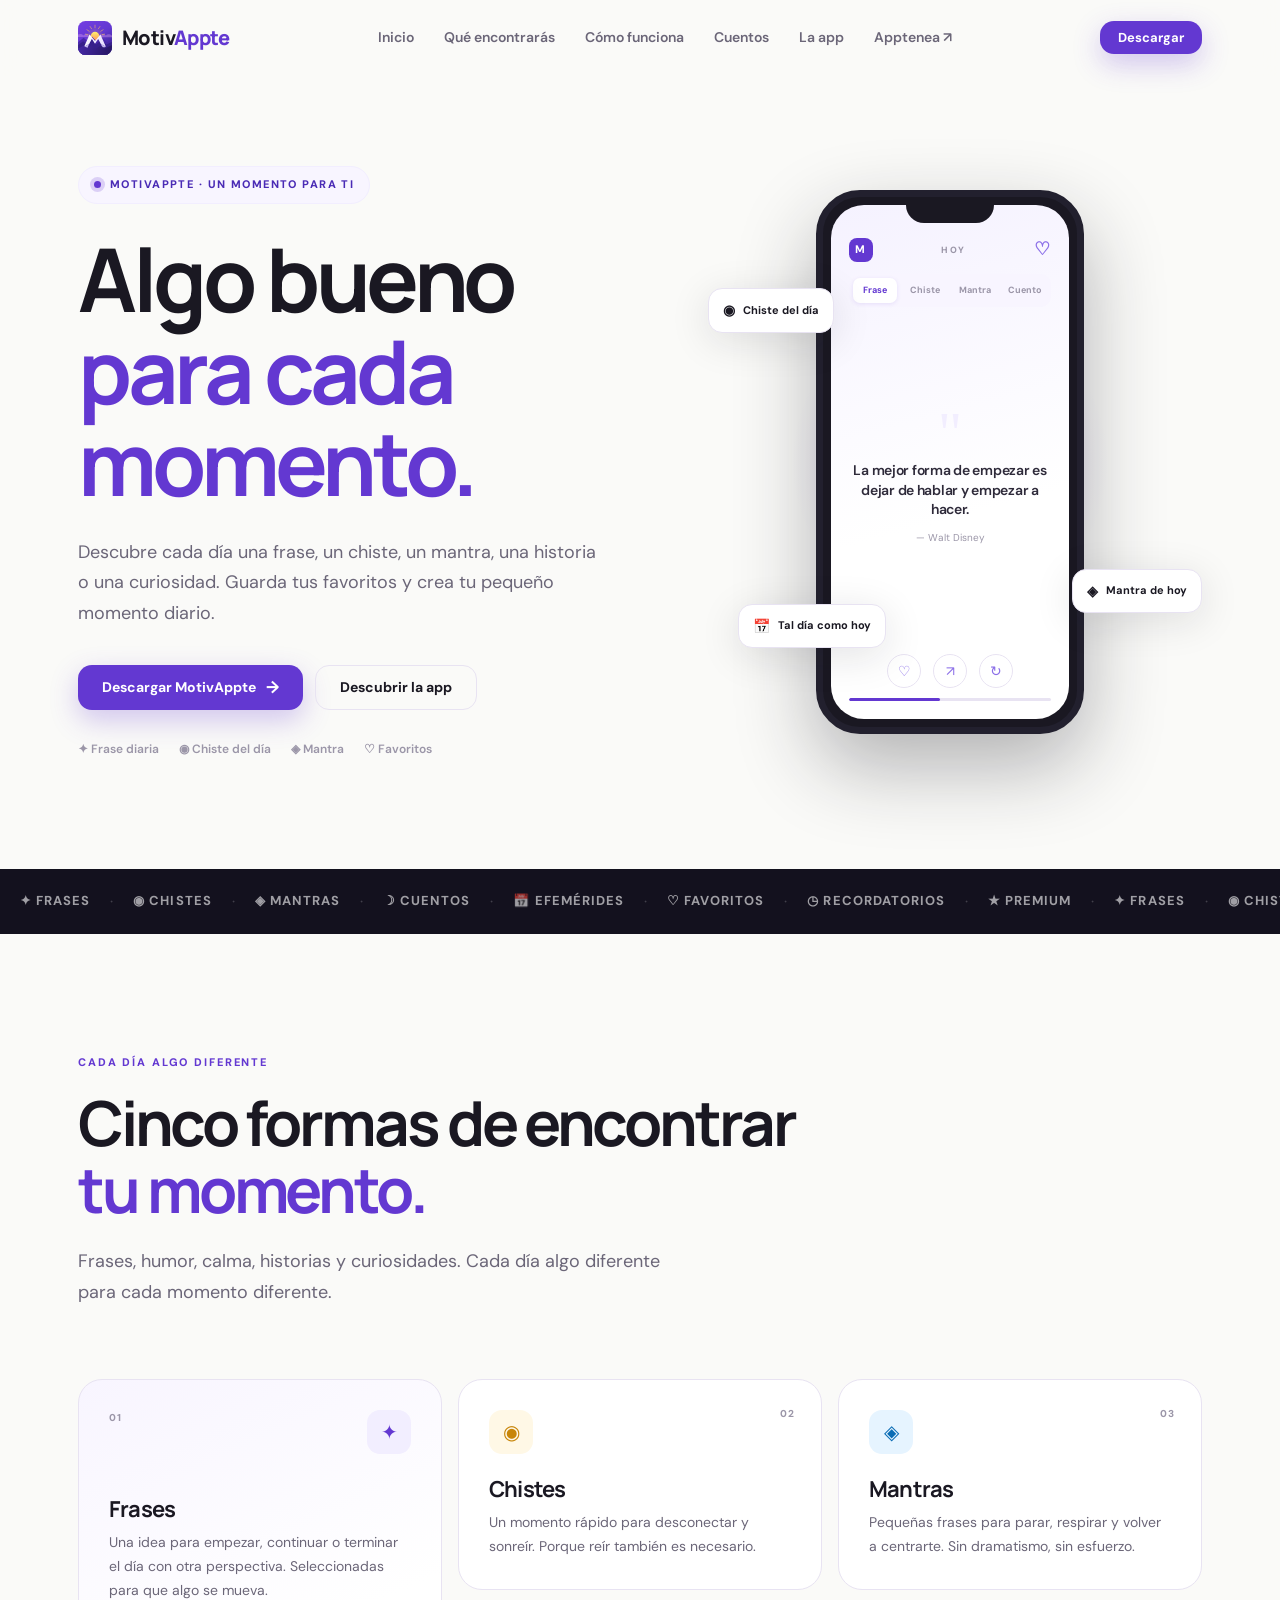
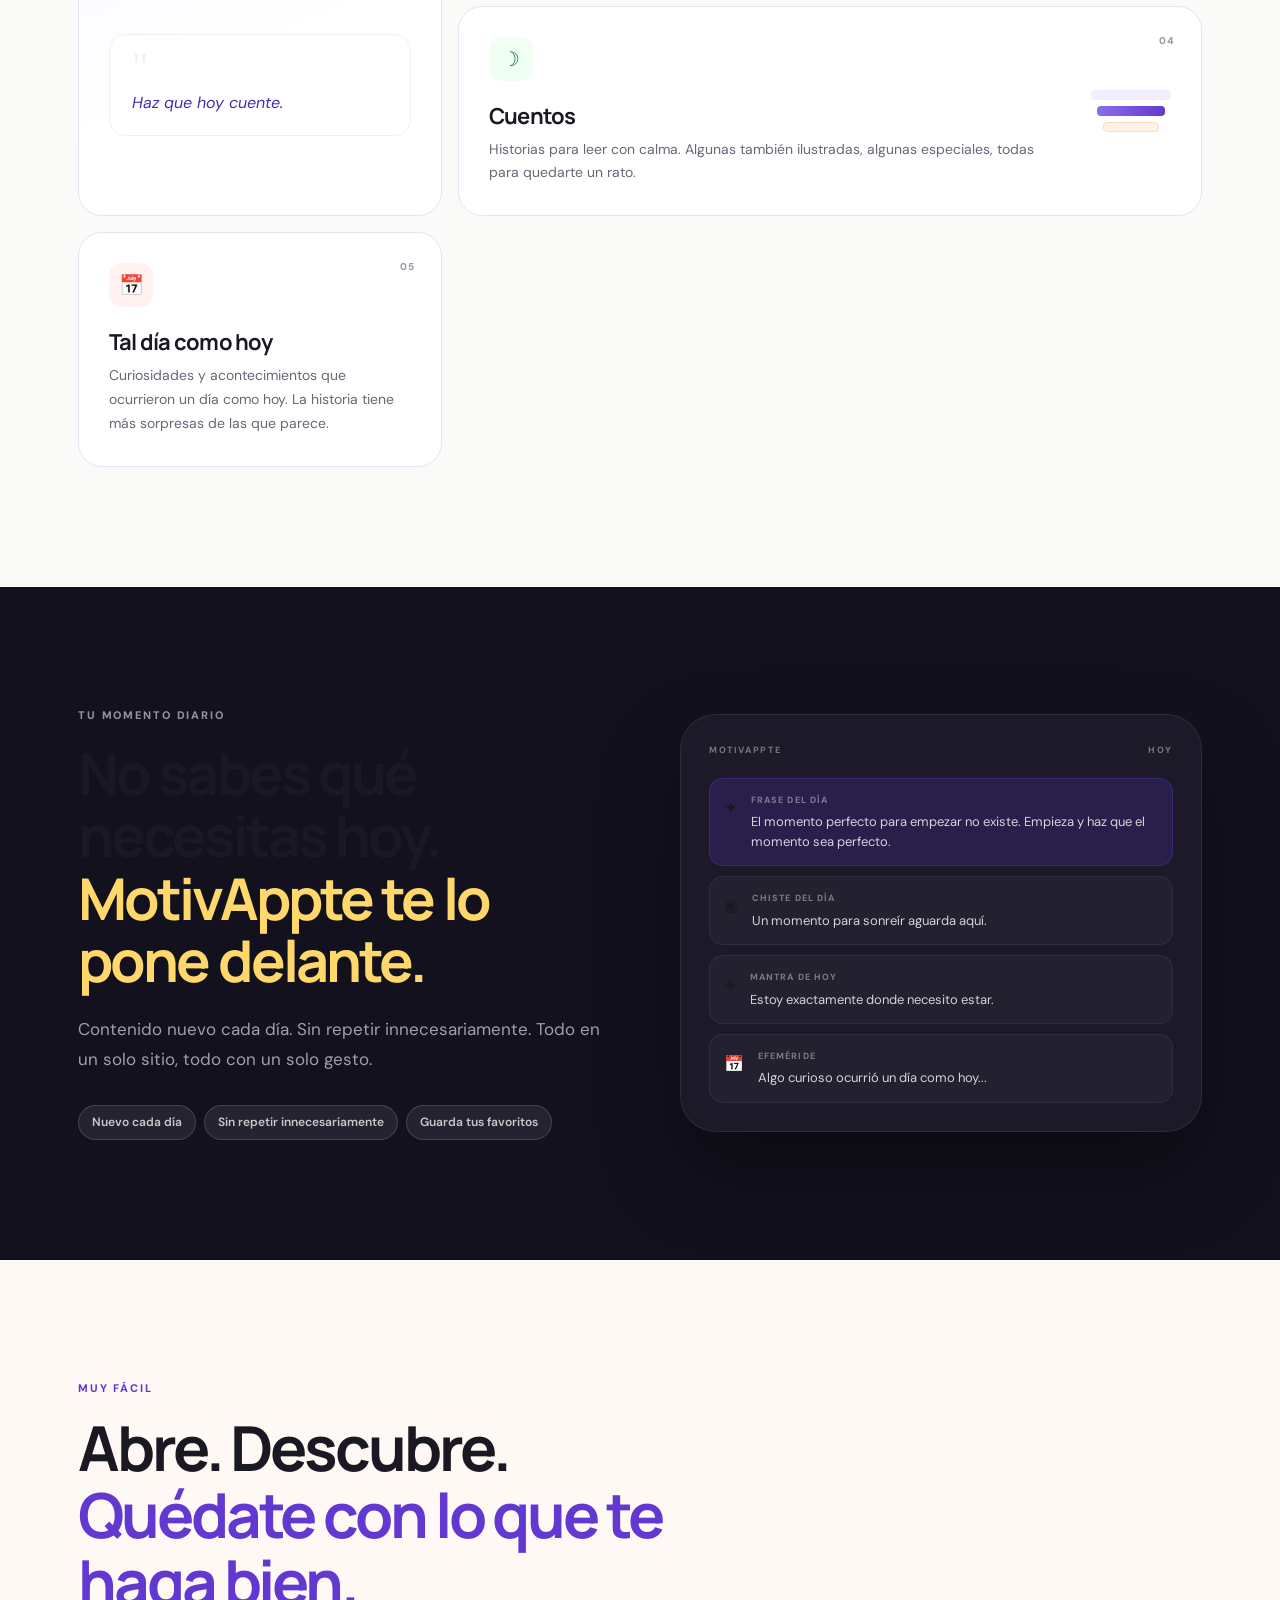
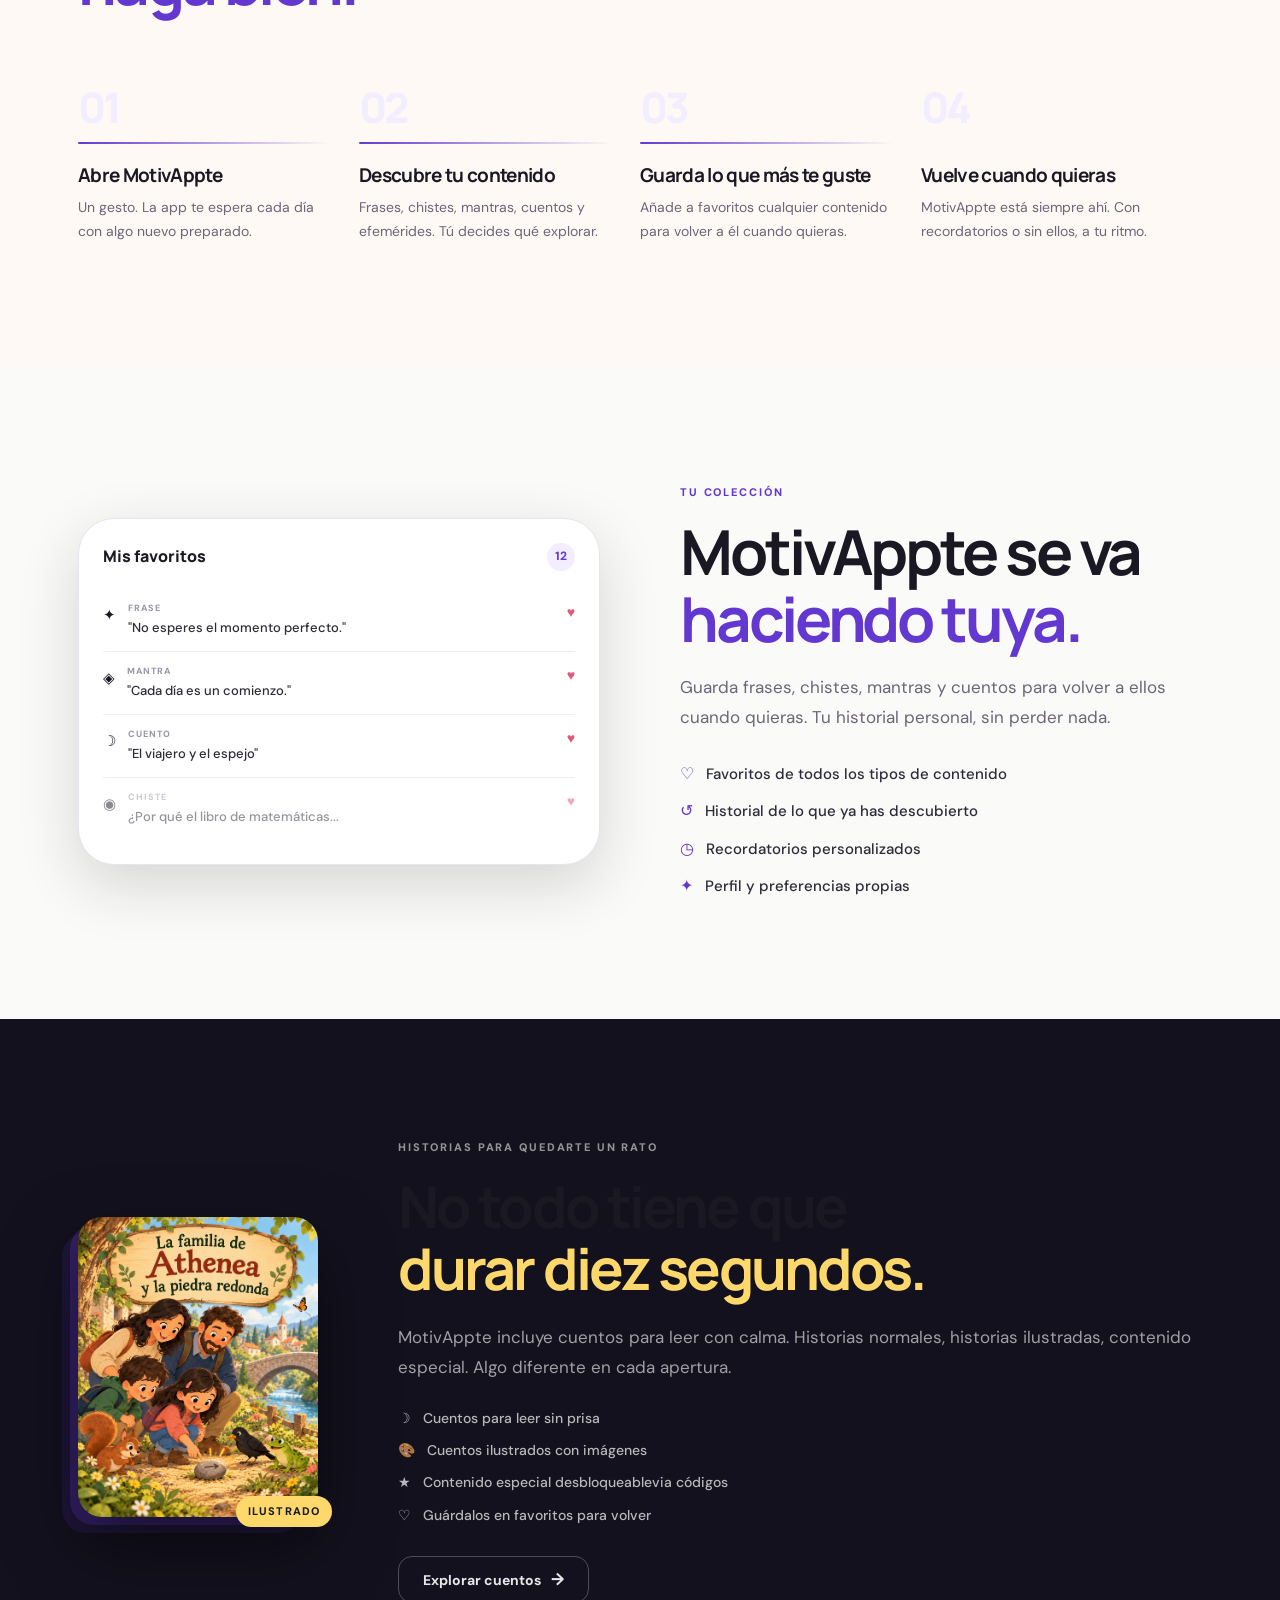
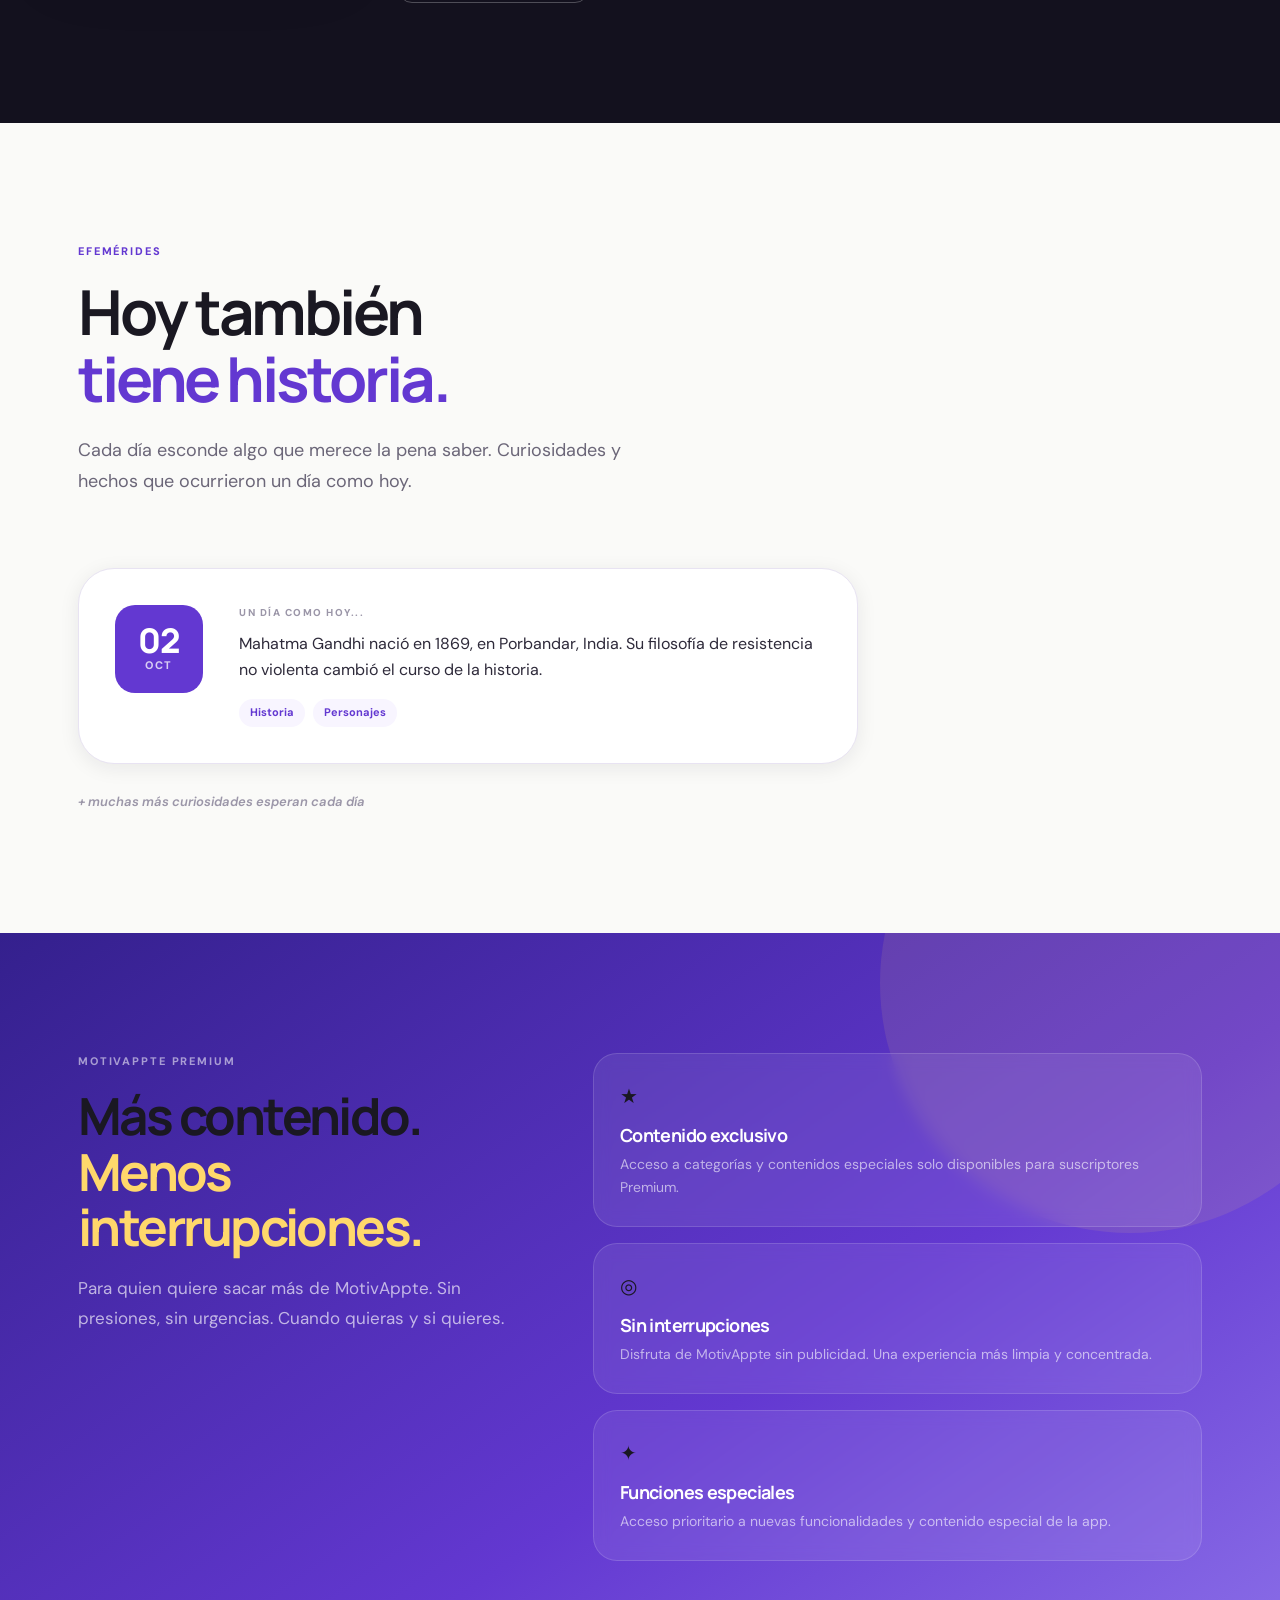
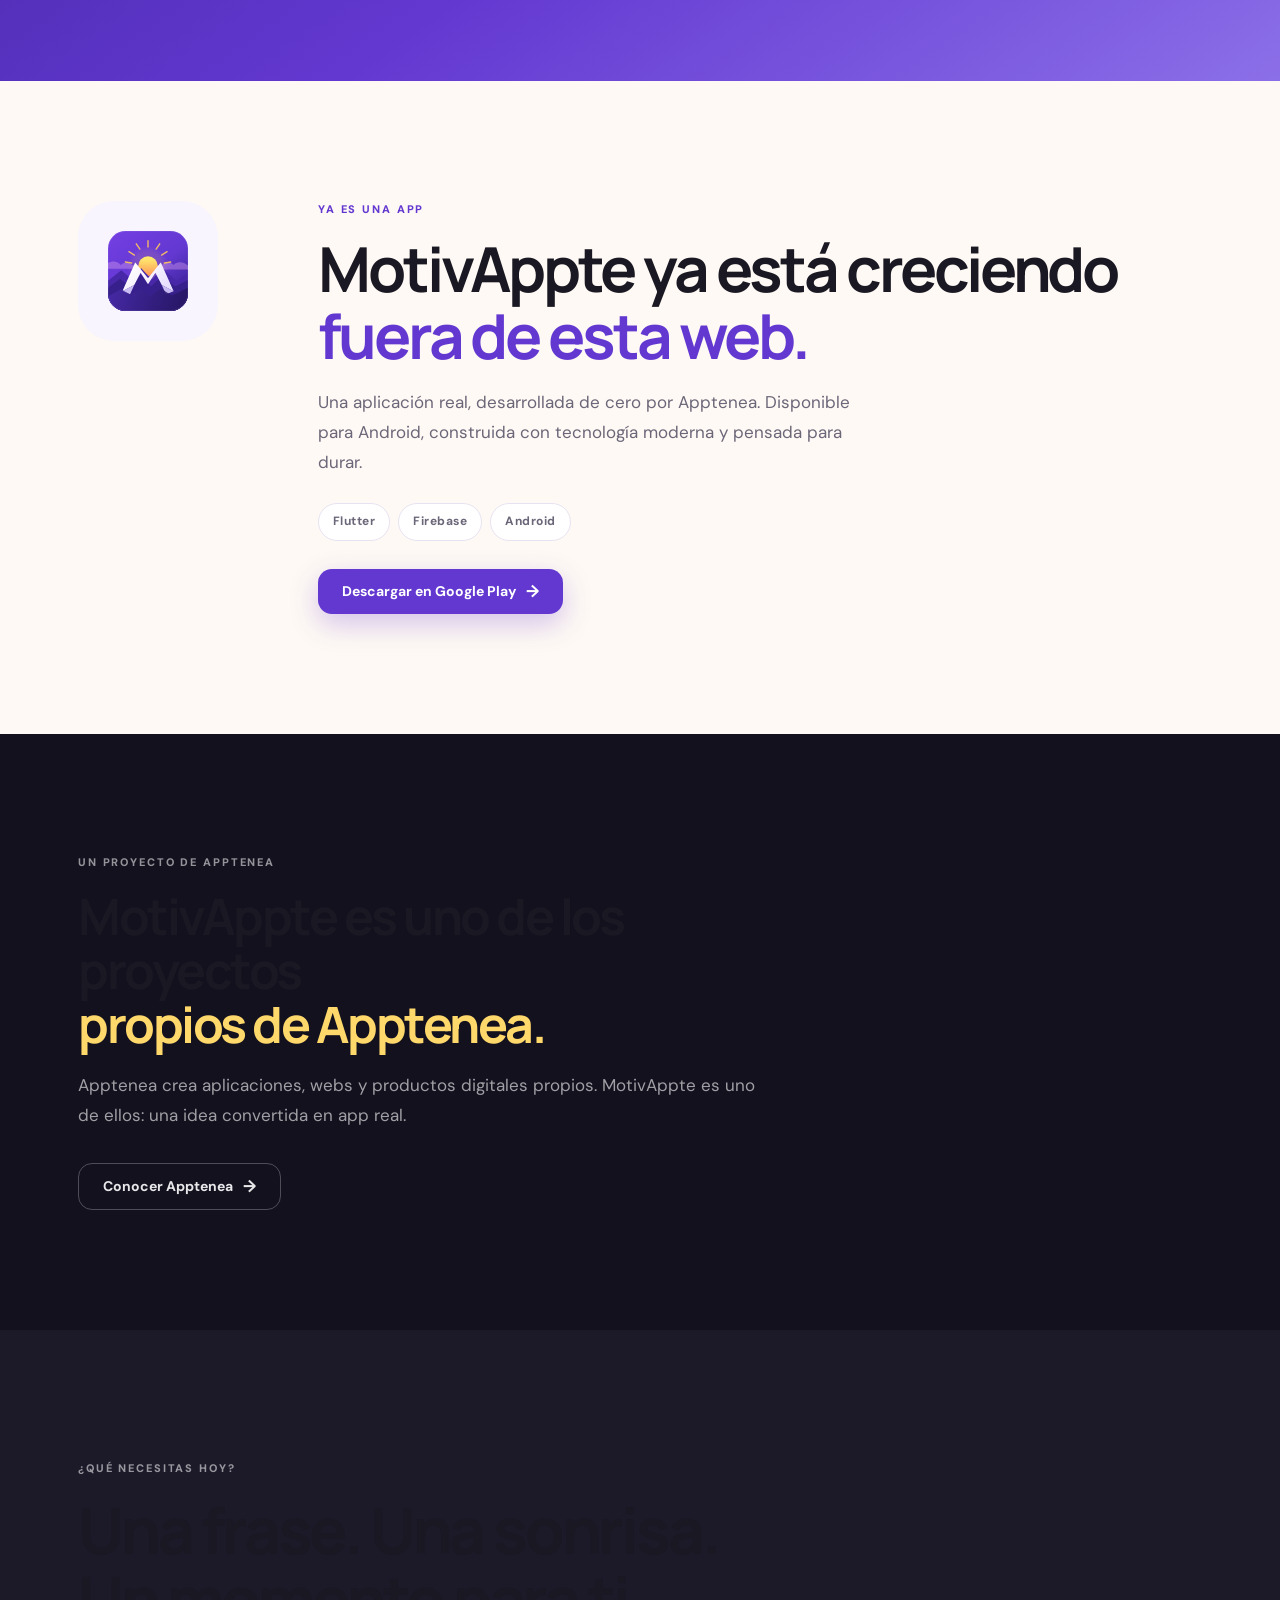
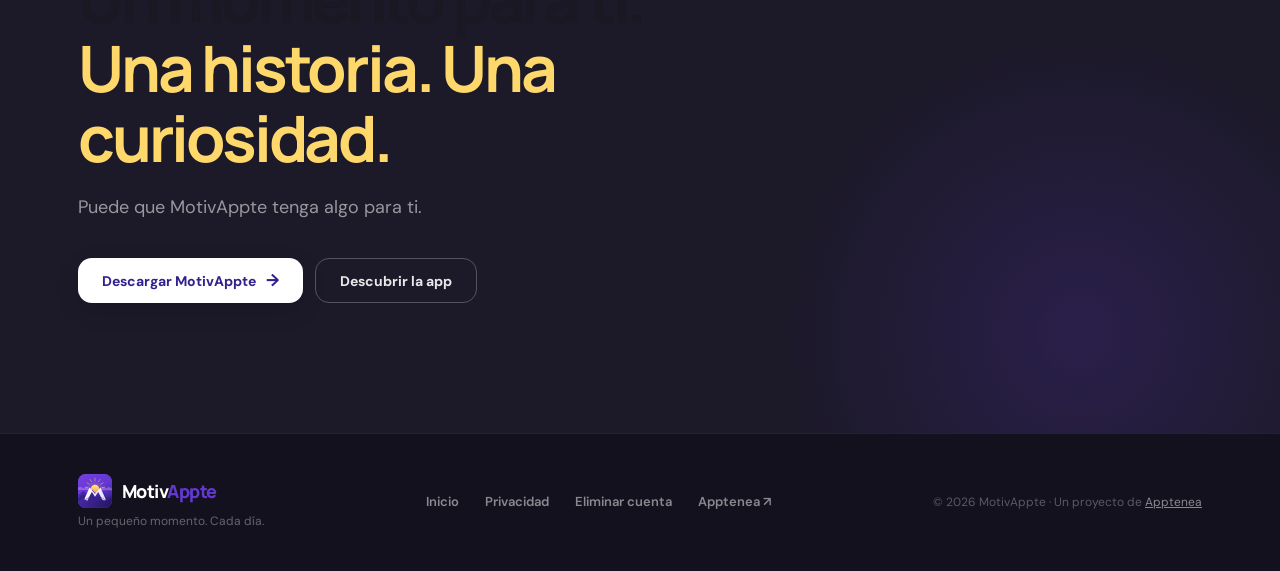
==== commit 6de86ed1: "updates" ====
--- a/index.html
+++ b/index.html
@@ -3,235 +3,609 @@
 <head>
   <meta charset="UTF-8">
   <meta name="viewport" content="width=device-width, initial-scale=1.0">
-  <meta name="theme-color" content="#6c4cff">
-  <meta name="description" content="MotivAppte — una frase para hoy, un pequeño impulso para seguir.">
-  <title>MotivAppte — Una frase. Un impulso.</title>
+  <meta name="theme-color" content="#6338D1">
+
+  <title>MotivAppte | Frases, chistes, mantras, cuentos y mucho más</title>
+  <meta name="description" content="MotivAppte te ofrece cada día frases, chistes, mantras, cuentos y efemérides para encontrar un pequeño momento de motivación, humor o curiosidad.">
+
+  <!-- Canonical -->
+  <link rel="canonical" href="https://apptenea.github.io/motivappte/">
+
+  <!-- Open Graph -->
+  <meta property="og:type" content="website">
+  <meta property="og:url" content="https://apptenea.github.io/motivappte/">
+  <meta property="og:title" content="MotivAppte | Frases, chistes, mantras, cuentos y mucho más">
+  <meta property="og:description" content="MotivAppte te ofrece cada día frases, chistes, mantras, cuentos y efemérides para encontrar un pequeño momento de motivación, humor o curiosidad.">
+  <meta property="og:image" content="https://apptenea.github.io/motivappte/assets/motivappte-og.svg">
+  <meta property="og:locale" content="es_ES">
+  <meta property="og:site_name" content="MotivAppte">
+
+  <!-- Twitter Cards -->
+  <meta name="twitter:card" content="summary_large_image">
+  <meta name="twitter:title" content="MotivAppte | Frases, chistes, mantras, cuentos y mucho más">
+  <meta name="twitter:description" content="MotivAppte te ofrece cada día frases, chistes, mantras, cuentos y efemérides para encontrar un pequeño momento de motivación, humor o curiosidad.">
+  <meta name="twitter:image" content="https://apptenea.github.io/motivappte/assets/motivappte-og.svg">
+
+  <!-- Favicon -->
   <link rel="icon" href="assets/motivappte-icon.svg" type="image/svg+xml">
+
+  <!-- Fonts -->
   <link rel="preconnect" href="https://fonts.googleapis.com">
   <link rel="preconnect" href="https://fonts.gstatic.com" crossorigin>
-  <link href="https://fonts.googleapis.com/css2?family=DM+Sans:wght@400;500;600;700&family=Manrope:wght@700;800&display=swap" rel="stylesheet">
+  <link href="https://fonts.googleapis.com/css2?family=DM+Sans:ital,opsz,wght@0,9..40,400;0,9..40,500;0,9..40,600;0,9..40,700;1,9..40,400&family=Manrope:wght@700;800&display=swap" rel="stylesheet">
+
   <link rel="stylesheet" href="styles.css">
 </head>
 <body>
-  <div class="ambient ambient-one"></div>
-  <div class="ambient ambient-two"></div>
-
-  <header class="nav">
-    <a class="brand" href="#inicio" aria-label="MotivAppte">
-      <img src="assets/motivappte-icon.svg" alt="" class="brand-icon">
-      <span>Motiv<span>Appte</span></span>
+
+  <!-- ========== MOBILE MENU OVERLAY ========== -->
+  <div class="mobile-menu" id="mobile-menu" role="dialog" aria-modal="true" aria-label="Menú de navegación">
+    <button class="mobile-menu-close" id="mobile-menu-close" aria-label="Cerrar menú">
+      <span></span><span></span>
+    </button>
+    <nav class="mobile-nav" aria-label="Navegación móvil">
+      <a href="#inicio" class="mobile-nav-link">Inicio</a>
+      <a href="#contenido" class="mobile-nav-link">Qué encontrarás</a>
+      <a href="#como-funciona" class="mobile-nav-link">Cómo funciona</a>
+      <a href="#cuentos" class="mobile-nav-link">Cuentos</a>
+      <a href="#la-app" class="mobile-nav-link">La app</a>
+      <a href="https://apptenea.com/" class="mobile-nav-link" target="_blank" rel="noopener noreferrer">Apptenea ↗</a>
+    </nav>
+    <a href="#" class="btn btn-primary mobile-menu-cta" aria-label="Descargar MotivAppte"><!-- TODO: Replace with Google Play URL -->
+      Descargar MotivAppte
     </a>
-    <nav>
-      <a href="#funciones">Funciones</a>
-      <a href="#experiencia">Experiencia</a>
-      <a href="#proyecto">El proyecto</a>
-    </nav>
-    <a class="nav-cta" href="#acceso">Próximamente</a>
+  </div>
+  <div class="mobile-menu-overlay" id="mobile-menu-overlay" aria-hidden="true"></div>
+
+  <!-- ========== HEADER ========== -->
+  <header class="site-header" id="site-header">
+    <div class="header-inner">
+      <a class="brand" href="#inicio" aria-label="MotivAppte — inicio">
+        <img src="assets/motivappte-icon.svg" alt="" class="brand-icon" width="34" height="34" aria-hidden="true">
+        <span class="brand-name">Motiv<span>Appte</span></span>
+      </a>
+
+      <nav class="main-nav" aria-label="Navegación principal">
+        <a href="#inicio">Inicio</a>
+        <a href="#contenido">Qué encontrarás</a>
+        <a href="#como-funciona">Cómo funciona</a>
+        <a href="#cuentos">Cuentos</a>
+        <a href="#la-app">La app</a>
+        <a href="https://apptenea.com/" target="_blank" rel="noopener noreferrer">Apptenea ↗</a>
+      </nav>
+
+      <div class="header-actions">
+        <a href="#" class="btn btn-primary btn-sm" aria-label="Descargar MotivAppte"><!-- TODO: Replace with Google Play URL -->
+          Descargar
+        </a>
+        <button class="hamburger" id="hamburger" aria-label="Abrir menú" aria-expanded="false" aria-controls="mobile-menu">
+          <span></span><span></span><span></span>
+        </button>
+      </div>
+    </div>
   </header>
 
   <main>
-    <section class="hero" id="inicio">
-      <div class="hero-copy">
-        <div class="pill"><span class="dot"></span> Un pequeño impulso cada día</div>
-        <h1>Hoy puede ser<br><em>un buen día.</em></h1>
-        <p class="hero-text">
-          MotivAppte convierte unos segundos de tu día en un momento de inspiración.
-          Descubre una frase, guárdala, vuelve a ella y deja que te acompañe.
-        </p>
-        <div class="hero-actions">
-          <a class="button primary" href="#acceso">Quiero probarla <span>→</span></a>
-          <a class="button secondary" href="#funciones">Descubrir MotivAppte</a>
-        </div>
-        <div class="hero-meta">
-          <span>✦ Frase diaria</span>
-          <span>♡ Favoritos</span>
-          <span>◷ Recordatorios</span>
-        </div>
-      </div>
-
-      <div class="hero-visual" aria-label="Vista previa de MotivAppte">
-        <div class="glow"></div>
-        <div class="phone phone-back">
-          <div class="phone-screen soft-screen"></div>
-        </div>
-        <div class="phone">
-          <div class="phone-notch"></div>
-          <div class="phone-screen">
-            <div class="app-top">
-              <span class="mini-logo">M</span>
-              <span class="today">HOY</span>
-              <span class="heart">♡</span>
-            </div>
-            <div class="quote-wrap">
-              <span class="quote-mark">“</span>
-              <h2>La mejor forma de empezar es dejar de hablar y empezar a hacer.</h2>
-              <p>— Walt Disney</p>
-            </div>
-            <div class="phone-actions">
-              <button>♡</button><button>↗</button><button>↻</button>
-            </div>
-            <div class="progress"><span></span></div>
-          </div>
-        </div>
-        <div class="floating-card card-fav">♡ <span>Guardada en favoritos</span></div>
-        <div class="floating-card card-notify">◷ <span>Tu momento, a tu hora</span></div>
-      </div>
-    </section>
-
-    <section class="quote-band">
-      <p>“A veces solo necesitas una buena frase en el momento adecuado.”</p>
-    </section>
-
-    <section class="section" id="funciones">
-      <div class="section-heading">
-        <span class="eyebrow">TODO LO QUE NECESITAS</span>
-        <h2>Inspiración que <em>se adapta a ti.</em></h2>
-        <p>Una experiencia sencilla, cuidada y pensada para convertir la motivación en un pequeño hábito.</p>
-      </div>
-
-      <div class="feature-grid">
-        <article class="feature feature-large">
-          <div class="feature-icon sun">☀</div>
-          <span class="feature-number">01</span>
-          <h3>Tu frase del día</h3>
-          <p>Cada día encontrarás una nueva frase para empezar, continuar o cerrar el día con otra perspectiva.</p>
-          <div class="mini-quote">“Haz que hoy cuente.”</div>
-        </article>
-
-        <article class="feature">
-          <div class="feature-icon heart-icon">♡</div>
-          <span class="feature-number">02</span>
-          <h3>Tus favoritas</h3>
-          <p>Guarda las frases que más conecten contigo y vuelve a ellas cuando quieras.</p>
-        </article>
-
-        <article class="feature">
-          <div class="feature-icon history-icon">↺</div>
-          <span class="feature-number">03</span>
-          <h3>Tu historial</h3>
-          <p>Recuerda las frases que ya has descubierto y evita repetirlas innecesariamente.</p>
-        </article>
-
-        <article class="feature feature-wide">
-          <div class="feature-icon bell">◷</div>
-          <div>
-            <span class="feature-number">04</span>
-            <h3>Recordatorios a tu manera</h3>
-            <p>Elige cuándo quieres recibir tu momento de inspiración. Porque la motivación también tiene su momento.</p>
-          </div>
-          <div class="time-chip">11:00 <span>✓</span></div>
-        </article>
-
-        <article class="feature">
-          <div class="feature-icon sparkle">✦</div>
-          <span class="feature-number">05</span>
-          <h3>Una experiencia personal</h3>
-          <p>Tu usuario, tus favoritos, tu historial y tus preferencias.</p>
-        </article>
-
-        <article class="feature">
-          <div class="feature-icon cloud">☁</div>
-          <span class="feature-number">06</span>
-          <h3>Siempre contigo</h3>
-          <p>Una app ligera y pensada para acompañarte allá donde estés.</p>
-        </article>
-      </div>
-    </section>
-
-    <section class="experience" id="experiencia">
-      <div class="experience-inner">
-        <div class="experience-copy">
-          <span class="eyebrow light">UN MOMENTO PARA TI</span>
-          <h2>No necesitas<br>mucho. Solo <em>un momento.</em></h2>
-          <p>MotivAppte nace para algo muy sencillo: que abrir una aplicación pueda convertirse en una pausa positiva dentro de tu día.</p>
-          <div class="steps">
-            <div><b>01</b><span>Abre MotivAppte</span></div>
-            <div><b>02</b><span>Descubre tu frase</span></div>
-            <div><b>03</b><span>Quédate con ella</span></div>
-          </div>
-        </div>
-        <div class="quote-card">
-          <div class="quote-card-top"><span>MOTIVAPPTE</span><span>HOY</span></div>
-          <div class="big-quote">“</div>
-          <p>El momento perfecto para empezar no existe. Empieza y haz que el momento sea perfecto.</p>
-          <div class="quote-card-bottom"><span>Inspiración diaria</span><span>♡</span></div>
-        </div>
-      </div>
-    </section>
-
-    <section class="project section" id="proyecto">
-      <div class="project-mark"><img src="assets/motivappte-icon.svg" alt="MotivAppte"></div>
-      <div>
-        <span class="eyebrow">UN PROYECTO DE APPTENEA</span>
-        <h2>Pequeña en concepto.<br><em>Grande en intención.</em></h2>
-        <p>MotivAppte es uno de los proyectos propios de Apptenea: una aplicación creada desde cero para demostrar que una idea sencilla también puede convertirse en una experiencia digital cuidada.</p>
-        <div class="tech-list"><span>Flutter</span><span>Firebase</span><span>Android</span><span>Notificaciones</span></div>
-      </div>
-    </section>
-
-    <section class="access" id="acceso">
-  <div class="access-card">
-    <div class="access-content">
-      <span class="eyebrow light">PRÓXIMAMENTE</span>
-
-      <h2>¿Quieres ser de los primeros?</h2>
-
-      <p>
-        MotivAppte está creciendo. Apúntate al acceso anticipado
-        y descubre la app antes que nadie.
-      </p>
+
+    <!-- ========== 1. HERO ========== -->
+    <section class="hero" id="inicio" aria-label="Presentación de MotivAppte">
+      <div class="hero-inner">
+        <div class="hero-copy reveal">
+          <div class="pill">
+            <span class="pill-dot" aria-hidden="true"></span>
+            MOTIVAPPTE · UN MOMENTO PARA TI
+          </div>
+
+          <h1>Algo bueno<br><em>para cada momento.</em></h1>
+
+          <p class="hero-text">
+            Descubre cada día una frase, un chiste, un mantra, una historia o una curiosidad.
+            Guarda tus favoritos y crea tu pequeño momento diario.
+          </p>
+
+          <div class="hero-actions">
+            <a href="#" class="btn btn-primary" aria-label="Descargar MotivAppte en Google Play"><!-- TODO: Replace with Google Play URL -->
+              Descargar MotivAppte <span aria-hidden="true">→</span>
+            </a>
+            <a href="#contenido" class="btn btn-ghost">
+              Descubrir la app
+            </a>
+          </div>
+
+          <div class="hero-meta" aria-label="Características destacadas">
+            <span>✦ Frase diaria</span>
+            <span>◉ Chiste del día</span>
+            <span>◈ Mantra</span>
+            <span>♡ Favoritos</span>
+          </div>
+        </div>
+
+        <div class="hero-visual reveal reveal-delay" aria-label="Vista previa de la aplicación MotivAppte">
+          <div class="phone-glow" aria-hidden="true"></div>
+
+          <div class="phone" aria-hidden="true">
+            <div class="phone-notch"></div>
+            <div class="phone-screen">
+              <div class="phone-topbar">
+                <span class="phone-logo">M</span>
+                <span class="phone-today">HOY</span>
+                <span class="phone-heart">♡</span>
+              </div>
+              <div class="phone-tabs">
+                <span class="phone-tab active">Frase</span>
+                <span class="phone-tab">Chiste</span>
+                <span class="phone-tab">Mantra</span>
+                <span class="phone-tab">Cuento</span>
+              </div>
+              <div class="phone-quote">
+                <span class="phone-quote-mark">"</span>
+                <p class="phone-quote-text">La mejor forma de empezar es dejar de hablar y empezar a hacer.</p>
+                <p class="phone-quote-author">— Walt Disney</p>
+              </div>
+              <div class="phone-actions">
+                <button type="button" aria-label="Guardar en favoritos">♡</button>
+                <button type="button" aria-label="Compartir">↗</button>
+                <button type="button" aria-label="Siguiente">↻</button>
+              </div>
+              <div class="phone-progress"><span></span></div>
+            </div>
+          </div>
+
+          <div class="float-card float-chiste" aria-hidden="true">
+            <span class="float-card-icon">◉</span>
+            <span>Chiste del día</span>
+          </div>
+          <div class="float-card float-mantra" aria-hidden="true">
+            <span class="float-card-icon">◈</span>
+            <span>Mantra de hoy</span>
+          </div>
+          <div class="float-card float-efemeride" aria-hidden="true">
+            <span class="float-card-icon">📅</span>
+            <span>Tal día como hoy</span>
+          </div>
+        </div>
+      </div>
+    </section>
+
+    <!-- ========== 2. BANDA MARQUEE ========== -->
+    <div class="band" aria-hidden="true">
+      <div class="band-track">
+        <span class="band-item">✦ Frases</span>
+        <span class="band-sep">·</span>
+        <span class="band-item">◉ Chistes</span>
+        <span class="band-sep">·</span>
+        <span class="band-item">◈ Mantras</span>
+        <span class="band-sep">·</span>
+        <span class="band-item">☽ Cuentos</span>
+        <span class="band-sep">·</span>
+        <span class="band-item">📅 Efemérides</span>
+        <span class="band-sep">·</span>
+        <span class="band-item">♡ Favoritos</span>
+        <span class="band-sep">·</span>
+        <span class="band-item">◷ Recordatorios</span>
+        <span class="band-sep">·</span>
+        <span class="band-item">★ Premium</span>
+        <span class="band-sep">·</span>
+        <!-- Duplicate for seamless loop -->
+        <span class="band-item">✦ Frases</span>
+        <span class="band-sep">·</span>
+        <span class="band-item">◉ Chistes</span>
+        <span class="band-sep">·</span>
+        <span class="band-item">◈ Mantras</span>
+        <span class="band-sep">·</span>
+        <span class="band-item">☽ Cuentos</span>
+        <span class="band-sep">·</span>
+        <span class="band-item">📅 Efemérides</span>
+        <span class="band-sep">·</span>
+        <span class="band-item">♡ Favoritos</span>
+        <span class="band-sep">·</span>
+        <span class="band-item">◷ Recordatorios</span>
+        <span class="band-sep">·</span>
+        <span class="band-item">★ Premium</span>
+        <span class="band-sep">·</span>
+      </div>
     </div>
 
-    <form
-      id="access-form"
-      class="access-form"
-      action="https://formspree.io/f/mnpayaql"
-      method="POST"
-    >
-      <label for="access-email" class="sr-only">
-        Tu correo electrónico
-      </label>
-
-      <div class="access-form-row">
-        <input
-          type="email"
-          id="access-email"
-          name="email"
-          placeholder="Tu correo electrónico"
-          autocomplete="email"
-          required
-        >
-
-        <input
-          type="hidden"
-          name="subject"
-          value="Nuevo registro de acceso anticipado - MotivAppte"
-        >
-
-        <button
-          type="submit"
-          class="button white"
-          id="access-submit"
-        >
-          Apuntarme <span>→</span>
-        </button>
-      </div>
-
-      <div id="access-message" class="access-message"></div>
-    </form>
-  </div>
-</section>
+    <!-- ========== 3. CONTENIDO 01-05 ========== -->
+    <section class="section" id="contenido" aria-labelledby="contenido-heading">
+      <div class="section-inner">
+        <div class="section-heading reveal">
+          <span class="eyebrow">CADA DÍA ALGO DIFERENTE</span>
+          <h2 id="contenido-heading">Cinco formas de encontrar<br><em>tu momento.</em></h2>
+          <p>Frases, humor, calma, historias y curiosidades. Cada día algo diferente para cada momento diferente.</p>
+        </div>
+
+        <div class="content-grid">
+          <article class="content-card content-card-large reveal">
+            <div class="content-card-top">
+              <span class="content-number">01</span>
+              <div class="content-icon content-icon-sun" aria-hidden="true">✦</div>
+            </div>
+            <h3>Frases</h3>
+            <p>Una idea para empezar, continuar o terminar el día con otra perspectiva. Seleccionadas para que algo se mueva.</p>
+            <div class="content-preview" aria-hidden="true">
+              <span class="preview-mark">"</span>
+              <p>Haz que hoy cuente.</p>
+            </div>
+          </article>
+
+          <article class="content-card reveal reveal-delay">
+            <span class="content-number">02</span>
+            <div class="content-icon content-icon-laugh" aria-hidden="true">◉</div>
+            <h3>Chistes</h3>
+            <p>Un momento rápido para desconectar y sonreír. Porque reír también es necesario.</p>
+          </article>
+
+          <article class="content-card reveal reveal-delay-2">
+            <span class="content-number">03</span>
+            <div class="content-icon content-icon-mantra" aria-hidden="true">◈</div>
+            <h3>Mantras</h3>
+            <p>Pequeñas frases para parar, respirar y volver a centrarte. Sin dramatismo, sin esfuerzo.</p>
+          </article>
+
+          <article class="content-card content-card-wide reveal">
+            <div class="content-card-wide-left">
+              <span class="content-number">04</span>
+              <div class="content-icon content-icon-book" aria-hidden="true">☽</div>
+              <h3>Cuentos</h3>
+              <p>Historias para leer con calma. Algunas también ilustradas, algunas especiales, todas para quedarte un rato.</p>
+            </div>
+            <div class="content-card-wide-visual" aria-hidden="true">
+              <div class="book-stack">
+                <div class="book-mini book-1"></div>
+                <div class="book-mini book-2"></div>
+                <div class="book-mini book-3"></div>
+              </div>
+            </div>
+          </article>
+
+          <article class="content-card reveal reveal-delay">
+            <span class="content-number">05</span>
+            <div class="content-icon content-icon-cal" aria-hidden="true">📅</div>
+            <h3>Tal día como hoy</h3>
+            <p>Curiosidades y acontecimientos que ocurrieron un día como hoy. La historia tiene más sorpresas de las que parece.</p>
+          </article>
+        </div>
+      </div>
+    </section>
+
+    <!-- ========== 4. EXPERIENCIA DIARIA ========== -->
+    <section class="daily-section" id="experiencia" aria-labelledby="daily-heading">
+      <div class="section-inner">
+        <div class="daily-inner">
+          <div class="daily-copy reveal">
+            <span class="eyebrow light">TU MOMENTO DIARIO</span>
+            <h2 id="daily-heading">No sabes qué necesitas hoy.<br><em>MotivAppte te lo pone delante.</em></h2>
+            <p>Contenido nuevo cada día. Sin repetir innecesariamente. Todo en un solo sitio, todo con un solo gesto.</p>
+
+            <div class="daily-badges">
+              <span class="daily-badge">Nuevo cada día</span>
+              <span class="daily-badge">Sin repetir innecesariamente</span>
+              <span class="daily-badge">Guarda tus favoritos</span>
+            </div>
+          </div>
+
+          <div class="daily-card-wrap reveal reveal-delay" aria-hidden="true">
+            <div class="daily-card">
+              <div class="daily-card-header">
+                <span>MOTIVAPPTE</span>
+                <span>HOY</span>
+              </div>
+              <div class="daily-items">
+                <div class="daily-item daily-item-active">
+                  <span class="daily-item-icon">✦</span>
+                  <div>
+                    <span class="daily-item-label">Frase del día</span>
+                    <p class="daily-item-text">El momento perfecto para empezar no existe. Empieza y haz que el momento sea perfecto.</p>
+                  </div>
+                </div>
+                <div class="daily-item">
+                  <span class="daily-item-icon">◉</span>
+                  <div>
+                    <span class="daily-item-label">Chiste del día</span>
+                    <p class="daily-item-text">Un momento para sonreír aguarda aquí.</p>
+                  </div>
+                </div>
+                <div class="daily-item">
+                  <span class="daily-item-icon">◈</span>
+                  <div>
+                    <span class="daily-item-label">Mantra de hoy</span>
+                    <p class="daily-item-text">Estoy exactamente donde necesito estar.</p>
+                  </div>
+                </div>
+                <div class="daily-item">
+                  <span class="daily-item-icon">📅</span>
+                  <div>
+                    <span class="daily-item-label">Efeméride</span>
+                    <p class="daily-item-text">Algo curioso ocurrió un día como hoy...</p>
+                  </div>
+                </div>
+              </div>
+            </div>
+          </div>
+        </div>
+      </div>
+    </section>
+
+    <!-- ========== 5. CÓMO FUNCIONA ========== -->
+    <section class="section how-section" id="como-funciona" aria-labelledby="how-heading">
+      <div class="section-inner">
+        <div class="section-heading reveal">
+          <span class="eyebrow">MUY FÁCIL</span>
+          <h2 id="how-heading">Abre. Descubre.<br><em>Quédate con lo que te haga bien.</em></h2>
+        </div>
+
+        <div class="how-grid">
+          <div class="how-step reveal">
+            <span class="how-number">01</span>
+            <div class="how-line" aria-hidden="true"></div>
+            <h3>Abre MotivAppte</h3>
+            <p>Un gesto. La app te espera cada día con algo nuevo preparado.</p>
+          </div>
+          <div class="how-step reveal reveal-delay">
+            <span class="how-number">02</span>
+            <div class="how-line" aria-hidden="true"></div>
+            <h3>Descubre tu contenido</h3>
+            <p>Frases, chistes, mantras, cuentos y efemérides. Tú decides qué explorar.</p>
+          </div>
+          <div class="how-step reveal reveal-delay-2">
+            <span class="how-number">03</span>
+            <div class="how-line" aria-hidden="true"></div>
+            <h3>Guarda lo que más te guste</h3>
+            <p>Añade a favoritos cualquier contenido para volver a él cuando quieras.</p>
+          </div>
+          <div class="how-step reveal reveal-delay-3">
+            <span class="how-number">04</span>
+            <div class="how-line how-line-last" aria-hidden="true"></div>
+            <h3>Vuelve cuando quieras</h3>
+            <p>MotivAppte está siempre ahí. Con recordatorios o sin ellos, a tu ritmo.</p>
+          </div>
+        </div>
+      </div>
+    </section>
+
+    <!-- ========== 6. FAVORITOS ========== -->
+    <section class="section fav-section" id="favoritos" aria-labelledby="fav-heading">
+      <div class="section-inner">
+        <div class="fav-inner">
+          <div class="fav-visual reveal" aria-hidden="true">
+            <div class="fav-mockup">
+              <div class="fav-mockup-header">
+                <span class="fav-mockup-title">Mis favoritos</span>
+                <span class="fav-mockup-count">12</span>
+              </div>
+              <div class="fav-item">
+                <span class="fav-item-icon">✦</span>
+                <div>
+                  <span class="fav-item-type">Frase</span>
+                  <p>"No esperes el momento perfecto."</p>
+                </div>
+                <span class="fav-item-heart">♥</span>
+              </div>
+              <div class="fav-item">
+                <span class="fav-item-icon">◈</span>
+                <div>
+                  <span class="fav-item-type">Mantra</span>
+                  <p>"Cada día es un comienzo."</p>
+                </div>
+                <span class="fav-item-heart">♥</span>
+              </div>
+              <div class="fav-item">
+                <span class="fav-item-icon">☽</span>
+                <div>
+                  <span class="fav-item-type">Cuento</span>
+                  <p>"El viajero y el espejo"</p>
+                </div>
+                <span class="fav-item-heart">♥</span>
+              </div>
+              <div class="fav-item fav-item-muted">
+                <span class="fav-item-icon">◉</span>
+                <div>
+                  <span class="fav-item-type">Chiste</span>
+                  <p>¿Por qué el libro de matemáticas...</p>
+                </div>
+                <span class="fav-item-heart">♥</span>
+              </div>
+            </div>
+          </div>
+
+          <div class="fav-copy reveal reveal-delay">
+            <span class="eyebrow">TU COLECCIÓN</span>
+            <h2 id="fav-heading">MotivAppte se va<br><em>haciendo tuya.</em></h2>
+            <p>Guarda frases, chistes, mantras y cuentos para volver a ellos cuando quieras. Tu historial personal, sin perder nada.</p>
+            <ul class="fav-list" aria-label="Funciones de favoritos">
+              <li><span aria-hidden="true">♡</span> Favoritos de todos los tipos de contenido</li>
+              <li><span aria-hidden="true">↺</span> Historial de lo que ya has descubierto</li>
+              <li><span aria-hidden="true">◷</span> Recordatorios personalizados</li>
+              <li><span aria-hidden="true">✦</span> Perfil y preferencias propias</li>
+            </ul>
+          </div>
+        </div>
+      </div>
+    </section>
+
+    <!-- ========== 7. CUENTOS ========== -->
+    <section class="stories-section" id="cuentos" aria-labelledby="stories-heading">
+      <div class="section-inner">
+        <div class="stories-inner">
+          <div class="stories-visual reveal" aria-label="Imagen de cuento ilustrado de MotivAppte">
+            <div class="stories-img-wrap">
+              <img
+                src="recursos/stories/storie1/storie1_portada.png"
+                alt="Portada de cuento ilustrado en MotivAppte"
+                class="book-img"
+                width="240"
+                height="auto"
+                loading="lazy"
+              >
+              <div class="stories-badge" aria-hidden="true">Ilustrado</div>
+            </div>
+          </div>
+
+          <div class="stories-copy reveal reveal-delay">
+            <span class="eyebrow light">HISTORIAS PARA QUEDARTE UN RATO</span>
+            <h2 id="stories-heading">No todo tiene que<br><em>durar diez segundos.</em></h2>
+            <p>MotivAppte incluye cuentos para leer con calma. Historias normales, historias ilustradas, contenido especial. Algo diferente en cada apertura.</p>
+            <ul class="stories-list" aria-label="Tipos de cuentos">
+              <li><span aria-hidden="true">☽</span> Cuentos para leer sin prisa</li>
+              <li><span aria-hidden="true">🎨</span> Cuentos ilustrados con imágenes</li>
+              <li><span aria-hidden="true">★</span> Contenido especial desbloqueablevia códigos</li>
+              <li><span aria-hidden="true">♡</span> Guárdalos en favoritos para volver</li>
+            </ul>
+            <a href="#" class="btn btn-ghost-light stories-cta" aria-label="Descargar MotivAppte para leer cuentos"><!-- TODO: Replace with Google Play URL -->
+              Explorar cuentos <span aria-hidden="true">→</span>
+            </a>
+          </div>
+        </div>
+      </div>
+    </section>
+
+    <!-- ========== 8. TAL DÍA COMO HOY ========== -->
+    <section class="section ephemeris-section" id="efemerides" aria-labelledby="ephemeris-heading">
+      <div class="section-inner">
+        <div class="section-heading reveal">
+          <span class="eyebrow">EFEMÉRIDES</span>
+          <h2 id="ephemeris-heading">Hoy también<br><em>tiene historia.</em></h2>
+          <p>Cada día esconde algo que merece la pena saber. Curiosidades y hechos que ocurrieron un día como hoy.</p>
+        </div>
+
+        <div class="ephemeris-card reveal reveal-delay" role="img" aria-label="Ejemplo de efeméride: 02 de Octubre">
+          <div class="ephemeris-date">
+            <span class="ephemeris-day">02</span>
+            <span class="ephemeris-month">OCT</span>
+          </div>
+          <div class="ephemeris-content">
+            <span class="ephemeris-label">Un día como hoy...</span>
+            <p class="ephemeris-text">Mahatma Gandhi nació en 1869, en Porbandar, India. Su filosofía de resistencia no violenta cambió el curso de la historia.</p>
+            <div class="ephemeris-tags" aria-label="Categorías">
+              <span>Historia</span>
+              <span>Personajes</span>
+            </div>
+          </div>
+        </div>
+
+        <div class="ephemeris-hint reveal" aria-hidden="true">
+          <span>+ muchas más curiosidades esperan cada día</span>
+        </div>
+      </div>
+    </section>
+
+    <!-- ========== 9. PREMIUM ========== -->
+    <section class="premium-section" id="premium" aria-labelledby="premium-heading">
+      <div class="section-inner">
+        <div class="premium-inner">
+          <div class="premium-copy reveal">
+            <span class="eyebrow light">MOTIVAPPTE PREMIUM</span>
+            <h2 id="premium-heading">Más contenido.<br><em>Menos interrupciones.</em></h2>
+            <p>Para quien quiere sacar más de MotivAppte. Sin presiones, sin urgencias. Cuando quieras y si quieres.</p>
+          </div>
+
+          <div class="premium-features reveal reveal-delay">
+            <div class="premium-card">
+              <span class="premium-icon" aria-hidden="true">★</span>
+              <h3>Contenido exclusivo</h3>
+              <p>Acceso a categorías y contenidos especiales solo disponibles para suscriptores Premium.</p>
+            </div>
+            <div class="premium-card">
+              <span class="premium-icon" aria-hidden="true">◎</span>
+              <h3>Sin interrupciones</h3>
+              <p>Disfruta de MotivAppte sin publicidad. Una experiencia más limpia y concentrada.</p>
+            </div>
+            <div class="premium-card">
+              <span class="premium-icon" aria-hidden="true">✦</span>
+              <h3>Funciones especiales</h3>
+              <p>Acceso prioritario a nuevas funcionalidades y contenido especial de la app.</p>
+            </div>
+          </div>
+        </div>
+      </div>
+    </section>
+
+    <!-- ========== 10. LA APP ========== -->
+    <section class="section app-section" id="la-app" aria-labelledby="app-heading">
+      <div class="section-inner">
+        <div class="app-inner">
+          <div class="app-mark reveal" aria-hidden="true">
+            <img src="assets/motivappte-icon.svg" alt="" width="80" height="80">
+          </div>
+          <div class="app-copy reveal reveal-delay">
+            <span class="eyebrow">YA ES UNA APP</span>
+            <h2 id="app-heading">MotivAppte ya está creciendo<br><em>fuera de esta web.</em></h2>
+            <p>Una aplicación real, desarrollada de cero por Apptenea. Disponible para Android, construida con tecnología moderna y pensada para durar.</p>
+            <div class="tech-tags" aria-label="Tecnologías utilizadas">
+              <span>Flutter</span>
+              <span>Firebase</span>
+              <span>Android</span>
+            </div>
+            <a href="#" class="btn btn-primary" aria-label="Descargar MotivAppte en Google Play"><!-- TODO: Replace with Google Play URL -->
+              Descargar en Google Play <span aria-hidden="true">→</span>
+            </a>
+          </div>
+        </div>
+      </div>
+    </section>
+
+    <!-- ========== 11. APPTENEA ========== -->
+    <section class="apptenea-section" id="apptenea" aria-labelledby="apptenea-heading">
+      <div class="section-inner">
+        <div class="apptenea-inner reveal">
+          <span class="eyebrow light">UN PROYECTO DE APPTENEA</span>
+          <h2 id="apptenea-heading">MotivAppte es uno de los proyectos<br><em>propios de Apptenea.</em></h2>
+          <p>Apptenea crea aplicaciones, webs y productos digitales propios. MotivAppte es uno de ellos: una idea convertida en app real.</p>
+          <a
+            href="https://apptenea.com/"
+            class="btn btn-ghost-light"
+            target="_blank"
+            rel="noopener noreferrer"
+            aria-label="Conocer Apptenea (abre en nueva pestaña)"
+          >
+            Conocer Apptenea <span aria-hidden="true">→</span>
+          </a>
+        </div>
+      </div>
+    </section>
+
+    <!-- ========== 12. CTA FINAL ========== -->
+    <section class="cta-section" id="cta" aria-labelledby="cta-heading">
+      <div class="section-inner">
+        <div class="cta-inner reveal">
+          <span class="eyebrow light">¿QUÉ NECESITAS HOY?</span>
+          <h2 id="cta-heading">Una frase. Una sonrisa.<br>Un momento para ti.<br><em>Una historia. Una curiosidad.</em></h2>
+          <p>Puede que MotivAppte tenga algo para ti.</p>
+          <div class="cta-actions">
+            <a href="#" class="btn btn-white" aria-label="Descargar MotivAppte"><!-- TODO: Replace with Google Play URL -->
+              Descargar MotivAppte <span aria-hidden="true">→</span>
+            </a>
+            <a href="#contenido" class="btn btn-ghost-light">
+              Descubrir la app
+            </a>
+          </div>
+        </div>
+      </div>
+    </section>
+
   </main>
 
-  <footer>
-    <a class="brand" href="#inicio">
-      <img src="assets/motivappte-icon.svg" alt="" class="brand-icon">
-      <span>Motiv<span>Appte</span></span>
-    </a>
-    <p>Un pequeño impulso. Cada día.</p>
-    <a href="https://apptenea.github.io/apptenea/">← Volver a Apptenea</a>
-    <a href="privacidad.html">Política de Privacidad</a>
-    <a href="eliminar-cuenta.html">Eliminar cuenta MotivAppte</a>
+  <!-- ========== FOOTER ========== -->
+  <footer class="site-footer" role="contentinfo">
+    <div class="footer-inner">
+      <div class="footer-brand">
+        <a class="brand" href="#inicio" aria-label="MotivAppte — volver al inicio">
+          <img src="assets/motivappte-icon.svg" alt="" class="brand-icon" width="28" height="28" aria-hidden="true">
+          <span class="brand-name">Motiv<span>Appte</span></span>
+        </a>
+        <p class="footer-tagline">Un pequeño momento. Cada día.</p>
+      </div>
+
+      <nav class="footer-nav" aria-label="Navegación del pie de página">
+        <a href="#inicio">Inicio</a>
+        <a href="privacidad.html">Privacidad</a>
+        <a href="eliminar-cuenta.html">Eliminar cuenta</a>
+        <a href="https://apptenea.com/" target="_blank" rel="noopener noreferrer">Apptenea ↗</a>
+      </nav>
+
+      <p class="footer-copy">© 2026 MotivAppte · Un proyecto de <a href="https://apptenea.com/" target="_blank" rel="noopener noreferrer">Apptenea</a></p>
+    </div>
   </footer>
 
   <script src="script.js"></script>
--- a/styles.css
+++ b/styles.css
@@ -1,139 +1,188 @@
-:root{
-  --purple:#6c4cff;--purple-dark:#5036d8;--lav:#ede9ff;--ink:#17151f;--muted:#6f6b7c;
-  --white:#fff;--line:#e9e6f1;--bg:#faf9fc;--radius:28px;
-}
-*{box-sizing:border-box;margin:0;padding:0}
-html{scroll-behavior:smooth}
-body{font-family:"DM Sans",sans-serif;color:var(--ink);background:var(--bg);overflow-x:hidden}
-a{text-decoration:none;color:inherit}
-.ambient{position:fixed;border-radius:50%;filter:blur(90px);pointer-events:none;z-index:-1;opacity:.45}
-.ambient-one{width:360px;height:360px;background:#dcd4ff;top:80px;left:-180px}
-.ambient-two{width:300px;height:300px;background:#e9dcff;right:-120px;top:650px}
-.nav{height:82px;display:flex;align-items:center;justify-content:space-between;max-width:1180px;margin:auto;padding:0 28px;position:relative;z-index:5}
-.brand{display:flex;align-items:center;gap:10px;font-family:Manrope,sans-serif;font-weight:800;font-size:21px}
-.brand>span span{color:var(--purple)}
-.brand-icon{width:34px;height:34px}
-.nav nav{display:flex;gap:34px;color:#686474;font-size:14px;font-weight:600}
-.nav nav a:hover{color:var(--purple)}
-.nav-cta{border:1px solid #d9d3ef;padding:10px 17px;border-radius:999px;font-size:13px;font-weight:700}
-.hero{max-width:1180px;margin:auto;min-height:700px;padding:80px 28px 100px;display:grid;grid-template-columns:1fr .9fr;align-items:center;gap:40px}
-.pill{display:inline-flex;align-items:center;gap:8px;background:#f0edff;border:1px solid #e3ddff;color:#5c46c7;padding:9px 14px;border-radius:999px;font-size:12px;font-weight:700;margin-bottom:26px}
-.dot{width:7px;height:7px;background:#7d65ff;border-radius:50%;box-shadow:0 0 0 5px #ddd7ff}
-h1,h2{font-family:Manrope,sans-serif;letter-spacing:-.055em}
-h1{font-size:clamp(58px,7vw,88px);line-height:.96}
-h1 em,h2 em{font-style:normal;color:var(--purple)}
-.hero-text{max-width:560px;color:var(--muted);font-size:18px;line-height:1.65;margin:28px 0}
-.hero-actions{display:flex;gap:12px;flex-wrap:wrap}
-.button{display:inline-flex;align-items:center;justify-content:center;gap:16px;padding:15px 21px;border-radius:14px;font-size:14px;font-weight:800;transition:.25s}
-.button span{font-size:18px}
-.primary{background:var(--purple);color:white;box-shadow:0 12px 30px rgba(108,76,255,.24)}
-.primary:hover{transform:translateY(-2px);background:var(--purple-dark)}
-.secondary{background:white;border:1px solid var(--line)}
-.secondary:hover{border-color:#cfc7f4}
-.hero-meta{display:flex;gap:20px;margin-top:26px;color:#85808f;font-size:12px;font-weight:600;flex-wrap:wrap}
-.hero-visual{height:560px;position:relative;display:flex;align-items:center;justify-content:center}
-.glow{position:absolute;width:350px;height:350px;background:#ddd6ff;border-radius:50%;filter:blur(30px)}
-.phone{position:relative;width:270px;height:540px;background:#111016;border:8px solid #19181f;border-radius:43px;padding:7px;box-shadow:0 30px 70px rgba(31,24,57,.25);z-index:2;transform:rotate(3deg)}
-.phone-back{position:absolute;transform:rotate(-11deg) translate(-65px,10px) scale(.88);opacity:.28;z-index:1}
-.soft-screen{background:linear-gradient(145deg,#8170ff,#d7d0ff)}
-.phone-screen{height:100%;border-radius:31px;background:linear-gradient(155deg,#f7f5ff,#fff);overflow:hidden;padding:25px 21px;display:flex;flex-direction:column}
-.phone-notch{position:absolute;z-index:3;width:92px;height:24px;border-radius:0 0 16px 16px;background:#111016;top:0;left:calc(50% - 46px)}
-.app-top{display:flex;align-items:center;justify-content:space-between;color:#8a8595;font-size:10px;font-weight:800;letter-spacing:.14em}
-.mini-logo{width:26px;height:26px;border-radius:9px;background:var(--purple);color:#fff;display:grid;place-items:center;font-size:12px}
-.heart{font-size:21px;color:#7663e8}
-.quote-wrap{margin:auto 0;text-align:center}
-.quote-mark{font-family:Georgia,serif;font-size:75px;line-height:.55;color:#c7bfff}
-.quote-wrap h2{font-size:24px;line-height:1.22;letter-spacing:-.04em;margin:12px 0 16px}
-.quote-wrap p{font-size:11px;color:#8c8794}
-.phone-actions{display:flex;justify-content:center;gap:14px}
-.phone-actions button{border:1px solid #e6e2ee;background:#fff;width:35px;height:35px;border-radius:50%;color:#6b5be2}
-.progress{height:3px;background:#e9e6ef;border-radius:9px;margin-top:19px}.progress span{display:block;width:55%;height:100%;background:var(--purple);border-radius:9px}
-.floating-card{position:absolute;background:#fff;border:1px solid #ece9f3;border-radius:16px;padding:11px 13px;display:flex;align-items:center;gap:9px;font-size:10px;font-weight:800;box-shadow:0 15px 35px rgba(30,24,60,.12);z-index:4}.floating-card:first-letter{color:var(--purple)}
-.card-fav{left:4%;top:23%}.card-notify{right:0;bottom:22%}
-.quote-band{background:#18151f;color:#fff;padding:42px 20px;text-align:center}.quote-band p{font-family:Manrope,sans-serif;font-size:clamp(20px,3vw,30px);letter-spacing:-.03em}
-.section{max-width:1180px;margin:auto;padding:115px 28px}
-.section-heading{max-width:720px;margin-bottom:55px}.eyebrow{display:block;font-size:11px;letter-spacing:.16em;font-weight:800;color:#806ee0;margin-bottom:16px}.eyebrow.light{color:#bdb2ff}
-.section-heading h2,.project h2{font-size:clamp(40px,5vw,62px);line-height:1.04}.section-heading p,.project p{color:var(--muted);line-height:1.7;margin-top:20px;max-width:620px}
-.feature-grid{display:grid;grid-template-columns:repeat(3,1fr);gap:16px}.feature{background:#fff;border:1px solid var(--line);border-radius:24px;padding:28px;min-height:270px;position:relative;overflow:hidden;transition:.25s}.feature:hover{transform:translateY(-4px);box-shadow:0 18px 45px rgba(45,35,90,.08)}
-.feature-large{grid-row:span 2;min-height:555px;background:linear-gradient(150deg,#eeeaff,#fff)}
-.feature-wide{grid-column:span 2;display:flex;gap:25px;align-items:flex-start;min-height:180px}
-.feature-icon{width:44px;height:44px;border-radius:14px;background:#f0edff;color:#654fe0;display:grid;place-items:center;font-size:21px;margin-bottom:28px}.feature-number{position:absolute;right:25px;top:28px;color:#b5afc2;font-size:10px;font-weight:800}.feature h3{font-family:Manrope;font-size:23px;letter-spacing:-.04em;margin-bottom:10px}.feature p{color:var(--muted);font-size:14px;line-height:1.65}.mini-quote{margin-top:55px;background:#fff;border:1px solid #e5e0f6;border-radius:18px;padding:20px;color:#5145a3;font-family:Georgia,serif;font-size:20px}.time-chip{margin-left:auto;white-space:nowrap;background:#f0edff;color:#5d48ca;padding:11px 15px;border-radius:12px;font-weight:800;font-size:12px}.time-chip span{margin-left:8px}
-.experience{background:#1a1722;color:#fff;padding:120px 28px;position:relative;overflow:hidden}.experience:after{content:"";position:absolute;width:500px;height:500px;border-radius:50%;background:#6046e8;opacity:.22;filter:blur(100px);right:-120px;top:-160px}.experience-inner{max-width:1180px;margin:auto;display:grid;grid-template-columns:1fr .8fr;gap:90px;align-items:center;position:relative;z-index:1}.experience h2{font-size:clamp(44px,5vw,65px);line-height:1.02}.experience-copy>p{color:#aaa4b7;line-height:1.75;max-width:550px;margin:25px 0 35px}.steps{display:grid;gap:15px}.steps div{display:flex;align-items:center;gap:16px;color:#ddd9e3;font-size:14px}.steps b{width:34px;height:34px;border-radius:50%;display:grid;place-items:center;background:#2a2634;color:#a99cff;font-size:10px}
-.quote-card{background:linear-gradient(150deg,#8069ff,#5741dc);border-radius:30px;min-height:470px;padding:30px;display:flex;flex-direction:column;box-shadow:0 35px 80px rgba(0,0,0,.3)}.quote-card-top,.quote-card-bottom{display:flex;justify-content:space-between;font-size:10px;font-weight:800;letter-spacing:.13em;opacity:.8}.big-quote{font-family:Georgia,serif;font-size:110px;line-height:.7;margin-top:auto}.quote-card p{font-family:Manrope;font-size:31px;line-height:1.18;letter-spacing:-.04em;margin:15px 0 auto}.project{display:grid;grid-template-columns:180px 1fr;gap:65px;align-items:start}.project-mark{width:150px;height:150px;border-radius:42px;background:#eeeaff;display:grid;place-items:center}.project-mark img{width:85px}.tech-list{display:flex;gap:8px;flex-wrap:wrap;margin-top:25px}.tech-list span{background:#fff;border:1px solid var(--line);padding:8px 11px;border-radius:999px;font-size:11px;font-weight:700;color:#6d6878}
-.access{padding:0 28px 100px}.access-card{max-width:1180px;margin:auto;background:linear-gradient(135deg,#6248ed,#8a72ff);color:#fff;border-radius:32px;padding:55px 60px;display:flex;align-items:center;justify-content:space-between;gap:30px;box-shadow:0 25px 60px rgba(91,66,224,.2)}.access h2{font-size:clamp(34px,4vw,50px);line-height:1.05}.access p{color:#e3ddff;max-width:600px;margin-top:15px;line-height:1.6}.white{background:#fff;color:#5540cc;white-space:nowrap}.white:hover{transform:translateY(-2px)}
-footer{border-top:1px solid var(--line);max-width:1180px;margin:auto;padding:30px 28px;display:flex;align-items:center;justify-content:space-between;gap:20px;color:#85808f;font-size:12px}footer .brand{color:var(--ink);font-size:16px}footer a:last-child{color:#6552d6;font-weight:700}
-@media(max-width:850px){.nav nav{display:none}.hero{grid-template-columns:1fr;padding-top:55px}.hero-visual{height:540px}.feature-grid{grid-template-columns:1fr 1fr}.feature-large{grid-row:auto;min-height:330px}.feature-wide{grid-column:span 2}.experience-inner{grid-template-columns:1fr;gap:55px}.project{grid-template-columns:1fr}.access-card{padding:40px 30px;flex-direction:column;align-items:flex-start}}
-@media(max-width:560px){.nav{height:70px;padding:0 18px}.nav-cta{display:none}.hero{padding:50px 20px 70px}.hero-text{font-size:16px}.hero-visual{height:490px;transform:scale(.9);margin:-20px -35px}.card-fav{left:-2%}.card-notify{right:-4%}.section{padding:80px 20px}.feature-grid{grid-template-columns:1fr}.feature-large,.feature-wide{grid-column:auto;grid-row:auto}.feature-wide{display:block}.time-chip{display:inline-block;margin-top:22px}.experience{padding:80px 20px}.quote-card{min-height:400px}.quote-card p{font-size:26px}.access{padding:0 20px 70px}.access-card{border-radius:24px}footer{padding:25px 20px;flex-wrap:wrap}}
-/* ==========================================
-   FORMULARIO ACCESO ANTICIPADO
-   ========================================== */
-
-.access-content {
-  flex: 1;
-}
-
-.access-form {
-  width: 100%;
-  max-width: 570px;
-}
-
-.access-form-row {
-  display: flex;
+/* ============================================================
+   MOTIVAPPTE — styles.css
+   ============================================================ */
+
+/* ── Variables ── */
+:root {
+  --purple: #6338D1;
+  --purple-dark: #34208D;
+  --purple-mid: #4A2BB5;
+  --purple-light: #8B6FE8;
+  --purple-pale: #F2EEFF;
+  --purple-xpale: #F8F5FF;
+  --sun: #FFD86B;
+  --sun-warm: #FF9B58;
+  --ink: #1A1822;
+  --ink-light: #2E2A3A;
+  --muted: #6B6678;
+  --muted-light: #9B96A8;
+  --white: #ffffff;
+  --bg: #FAFAF8;
+  --bg-warm: #FEF9F4;
+  --bg-dark: #13111E;
+  --bg-dark2: #1C1929;
+  --border: #E8E3F2;
+  --border-light: #F0EDF8;
+  --radius-sm: 14px;
+  --radius: 24px;
+  --radius-lg: 36px;
+  --shadow: 0 4px 20px rgba(26,24,34,0.08);
+  --shadow-md: 0 8px 40px rgba(26,24,34,0.12);
+  --shadow-lg: 0 20px 60px rgba(26,24,34,0.16);
+  --max-w: 1180px;
+  --pad: 28px;
+  --header-h: 76px;
+}
+
+/* ── Reset + Base ── */
+*, *::before, *::after { box-sizing: border-box; margin: 0; padding: 0; }
+html { scroll-behavior: smooth; scroll-padding-top: calc(var(--header-h) + 16px); }
+body {
+  font-family: "DM Sans", sans-serif;
+  color: var(--ink);
+  background: var(--bg);
+  overflow-x: hidden;
+  line-height: 1.6;
+  -webkit-font-smoothing: antialiased;
+}
+img { max-width: 100%; display: block; }
+a { text-decoration: none; color: inherit; }
+button { font-family: inherit; cursor: pointer; border: none; background: none; }
+ul { list-style: none; }
+
+/* ── Focus visible ── */
+:focus-visible {
+  outline: 3px solid var(--purple);
+  outline-offset: 3px;
+  border-radius: 4px;
+}
+
+/* ── Typography ── */
+h1, h2, h3, h4 { font-family: "Manrope", sans-serif; letter-spacing: -0.05em; line-height: 1.05; }
+h1 { font-size: clamp(52px, 7vw, 88px); }
+h2 { font-size: clamp(36px, 5vw, 62px); line-height: 1.08; }
+h3 { font-size: clamp(20px, 2.5vw, 26px); letter-spacing: -0.035em; }
+em { font-style: normal; color: var(--purple); }
+.dark-section em { color: var(--sun); }
+
+.eyebrow {
+  display: block;
+  font-size: 11px;
+  letter-spacing: 0.17em;
+  font-weight: 800;
+  color: var(--purple);
+  margin-bottom: 18px;
+  text-transform: uppercase;
+}
+.eyebrow.light { color: rgba(255,255,255,0.55); }
+
+/* ── Layout helpers ── */
+.section-inner {
+  max-width: var(--max-w);
+  margin: 0 auto;
+  padding: 0 var(--pad);
+}
+.section {
+  padding: 120px 0;
+}
+.section-heading {
+  max-width: 720px;
+  margin-bottom: 70px;
+}
+.section-heading p {
+  color: var(--muted);
+  line-height: 1.75;
+  margin-top: 22px;
+  max-width: 600px;
+  font-size: 18px;
+}
+
+/* ── Buttons ── */
+.btn {
+  display: inline-flex;
+  align-items: center;
+  justify-content: center;
   gap: 10px;
-  width: 100%;
-}
-
-.access-form input[type="email"] {
-  flex: 1;
-  min-width: 0;
-  height: 52px;
-  padding: 0 18px;
-  border: 0;
-  border-radius: 14px;
-  background: rgba(255,255,255,.97);
-  color: #17151f;
+  padding: 14px 24px;
+  border-radius: var(--radius-sm);
   font-family: "DM Sans", sans-serif;
   font-size: 14px;
-  outline: none;
-  box-shadow: 0 8px 25px rgba(30,20,80,.12);
-}
-
-.access-form input[type="email"]::placeholder {
-  color: #9690a5;
-}
-
-.access-form input[type="email"]:focus {
-  box-shadow:
-    0 0 0 3px rgba(255,255,255,.25),
-    0 8px 25px rgba(30,20,80,.12);
-}
-
-.access-form .button {
-  height: 52px;
-  border: 0;
-  cursor: pointer;
-}
-
-.access-form .button:disabled {
-  opacity: .65;
-  cursor: wait;
-}
-
-.access-message {
-  min-height: 22px;
-  margin-top: 12px;
-  font-size: 13px;
   font-weight: 700;
-}
-
-.access-message.success {
-  color: #e7ffef;
-}
-
-.access-message.error {
-  color: #ffe0e0;
-}
-
+  transition: transform 0.2s ease, box-shadow 0.2s ease, background 0.2s ease, border-color 0.2s ease;
+  white-space: nowrap;
+  line-height: 1;
+}
+.btn span { font-size: 17px; }
+
+.btn-primary {
+  background: var(--purple);
+  color: var(--white);
+  box-shadow: 0 10px 28px rgba(99,56,209,0.28);
+}
+.btn-primary:hover {
+  background: var(--purple-dark);
+  transform: translateY(-2px);
+  box-shadow: 0 14px 36px rgba(99,56,209,0.36);
+}
+
+.btn-ghost {
+  background: transparent;
+  color: var(--ink);
+  border: 1.5px solid var(--border);
+}
+.btn-ghost:hover {
+  border-color: var(--purple-light);
+  transform: translateY(-2px);
+}
+
+.btn-ghost-light {
+  background: transparent;
+  color: rgba(255,255,255,0.9);
+  border: 1.5px solid rgba(255,255,255,0.25);
+}
+.btn-ghost-light:hover {
+  border-color: rgba(255,255,255,0.6);
+  transform: translateY(-2px);
+}
+
+.btn-white {
+  background: var(--white);
+  color: var(--purple-dark);
+  box-shadow: 0 8px 24px rgba(0,0,0,0.12);
+}
+.btn-white:hover {
+  transform: translateY(-2px);
+  box-shadow: 0 14px 32px rgba(0,0,0,0.18);
+}
+
+.btn-sm { padding: 10px 18px; font-size: 13px; }
+
+/* ── Pill / Label ── */
+.pill {
+  display: inline-flex;
+  align-items: center;
+  gap: 9px;
+  background: var(--purple-xpale);
+  border: 1px solid var(--purple-pale);
+  color: var(--purple-mid);
+  padding: 9px 15px;
+  border-radius: 999px;
+  font-size: 11px;
+  font-weight: 800;
+  letter-spacing: 0.13em;
+  margin-bottom: 28px;
+  text-transform: uppercase;
+}
+.pill-dot {
+  width: 7px;
+  height: 7px;
+  background: var(--purple);
+  border-radius: 50%;
+  box-shadow: 0 0 0 4px rgba(99,56,209,0.2);
+  flex-shrink: 0;
+}
+
+/* ── sr-only ── */
 .sr-only {
   position: absolute;
   width: 1px;
@@ -141,24 +190,1274 @@
   padding: 0;
   margin: -1px;
   overflow: hidden;
-  clip: rect(0, 0, 0, 0);
+  clip: rect(0,0,0,0);
   white-space: nowrap;
   border: 0;
 }
 
-@media(max-width: 850px) {
-  .access-form {
-    max-width: none;
+/* ── Scroll animations ── */
+.reveal {
+  opacity: 0;
+  transform: translateY(24px);
+  transition: opacity 0.6s ease, transform 0.6s ease;
+}
+.reveal.visible {
+  opacity: 1;
+  transform: translateY(0);
+}
+.reveal-delay { transition-delay: 0.12s; }
+.reveal-delay-2 { transition-delay: 0.22s; }
+.reveal-delay-3 { transition-delay: 0.32s; }
+
+/* ── Keyframes ── */
+@keyframes floatA {
+  0%, 100% { transform: translateY(0); }
+  50% { transform: translateY(-9px); }
+}
+@keyframes floatB {
+  0%, 100% { transform: translateY(0); }
+  50% { transform: translateY(-7px); }
+}
+@keyframes floatC {
+  0%, 100% { transform: translateY(0); }
+  50% { transform: translateY(-11px); }
+}
+@keyframes marquee {
+  from { transform: translateX(0); }
+  to { transform: translateX(-50%); }
+}
+
+/* ============================================================
+   MOBILE MENU
+   ============================================================ */
+.mobile-menu {
+  position: fixed;
+  inset: 0;
+  background: var(--bg-dark);
+  z-index: 200;
+  display: flex;
+  flex-direction: column;
+  align-items: center;
+  justify-content: center;
+  gap: 10px;
+  transform: translateX(100%);
+  transition: transform 0.35s cubic-bezier(0.77, 0, 0.18, 1);
+}
+.mobile-menu.open { transform: translateX(0); }
+
+.mobile-menu-close {
+  position: absolute;
+  top: 24px;
+  right: 24px;
+  width: 44px;
+  height: 44px;
+  display: flex;
+  flex-direction: column;
+  align-items: center;
+  justify-content: center;
+  gap: 0;
+}
+.mobile-menu-close span {
+  display: block;
+  width: 24px;
+  height: 2px;
+  background: var(--white);
+  border-radius: 2px;
+}
+.mobile-menu-close span:first-child { transform: rotate(45deg) translate(1px, 1px); }
+.mobile-menu-close span:last-child { transform: rotate(-45deg) translate(1px, -1px); }
+
+.mobile-nav {
+  display: flex;
+  flex-direction: column;
+  align-items: center;
+  gap: 8px;
+  width: 100%;
+  padding: 0 32px;
+}
+.mobile-nav-link {
+  color: rgba(255,255,255,0.85);
+  font-size: 22px;
+  font-weight: 700;
+  font-family: "Manrope", sans-serif;
+  letter-spacing: -0.02em;
+  padding: 12px 24px;
+  width: 100%;
+  text-align: center;
+  border-radius: var(--radius-sm);
+  transition: background 0.2s, color 0.2s;
+}
+.mobile-nav-link:hover { background: rgba(255,255,255,0.07); color: var(--white); }
+.mobile-menu-cta {
+  margin-top: 28px;
+  font-size: 15px;
+  padding: 16px 32px;
+}
+
+.mobile-menu-overlay {
+  position: fixed;
+  inset: 0;
+  background: rgba(0,0,0,0.5);
+  z-index: 190;
+  display: none;
+}
+.mobile-menu-overlay.visible { display: block; }
+
+/* ============================================================
+   HEADER
+   ============================================================ */
+.site-header {
+  position: sticky;
+  top: 0;
+  z-index: 100;
+  height: var(--header-h);
+  background: rgba(250,250,248,0.88);
+  backdrop-filter: blur(14px);
+  -webkit-backdrop-filter: blur(14px);
+  border-bottom: 1px solid transparent;
+  transition: border-color 0.3s, box-shadow 0.3s;
+}
+.site-header.scrolled {
+  border-bottom-color: var(--border);
+  box-shadow: 0 2px 20px rgba(26,24,34,0.06);
+}
+
+.header-inner {
+  max-width: var(--max-w);
+  margin: 0 auto;
+  padding: 0 var(--pad);
+  height: 100%;
+  display: flex;
+  align-items: center;
+  justify-content: space-between;
+  gap: 24px;
+}
+
+.brand {
+  display: flex;
+  align-items: center;
+  gap: 10px;
+  flex-shrink: 0;
+}
+.brand-icon { width: 34px; height: 34px; }
+.brand-name {
+  font-family: "Manrope", sans-serif;
+  font-weight: 800;
+  font-size: 20px;
+  color: var(--ink);
+  letter-spacing: -0.03em;
+}
+.brand-name span { color: var(--purple); }
+
+.main-nav {
+  display: flex;
+  align-items: center;
+  gap: 30px;
+}
+.main-nav a {
+  font-size: 14px;
+  font-weight: 600;
+  color: var(--muted);
+  transition: color 0.2s;
+}
+.main-nav a:hover { color: var(--purple); }
+
+.header-actions {
+  display: flex;
+  align-items: center;
+  gap: 12px;
+}
+
+.hamburger {
+  display: none;
+  flex-direction: column;
+  justify-content: center;
+  align-items: center;
+  gap: 5px;
+  width: 40px;
+  height: 40px;
+  border-radius: 10px;
+  border: 1.5px solid var(--border);
+  background: transparent;
+}
+.hamburger span {
+  display: block;
+  width: 18px;
+  height: 2px;
+  background: var(--ink);
+  border-radius: 2px;
+  transition: opacity 0.2s;
+}
+
+/* ============================================================
+   HERO
+   ============================================================ */
+.hero {
+  padding: 90px 0 110px;
+}
+.hero-inner {
+  max-width: var(--max-w);
+  margin: 0 auto;
+  padding: 0 var(--pad);
+  display: grid;
+  grid-template-columns: 1fr 0.9fr;
+  align-items: center;
+  gap: 60px;
+}
+
+.hero-copy { max-width: 580px; }
+.hero-text {
+  color: var(--muted);
+  font-size: 18px;
+  line-height: 1.7;
+  margin: 28px 0 36px;
+  max-width: 520px;
+}
+.hero-actions {
+  display: flex;
+  gap: 12px;
+  flex-wrap: wrap;
+}
+.hero-meta {
+  display: flex;
+  gap: 20px;
+  margin-top: 30px;
+  color: var(--muted-light);
+  font-size: 12px;
+  font-weight: 600;
+  flex-wrap: wrap;
+}
+
+/* ── Phone mockup ── */
+.hero-visual {
+  position: relative;
+  display: flex;
+  align-items: center;
+  justify-content: center;
+  height: 580px;
+}
+.phone-glow {
+  position: absolute;
+  width: 320px;
+  height: 320px;
+  background: radial-gradient(circle, rgba(99,56,209,0.22) 0%, transparent 70%);
+  border-radius: 50%;
+}
+.phone {
+  position: relative;
+  width: 268px;
+  height: 544px;
+  background: var(--ink);
+  border: 7px solid #22202E;
+  border-radius: 44px;
+  padding: 8px;
+  box-shadow: 0 32px 80px rgba(26,24,34,0.32), 0 0 0 1px rgba(255,255,255,0.06);
+  z-index: 2;
+}
+.phone-notch {
+  position: absolute;
+  z-index: 10;
+  top: 0;
+  left: 50%;
+  transform: translateX(-50%);
+  width: 88px;
+  height: 26px;
+  background: var(--ink);
+  border-radius: 0 0 18px 18px;
+}
+.phone-screen {
+  width: 100%;
+  height: 100%;
+  border-radius: 33px;
+  background: linear-gradient(165deg, #F5F2FF 0%, #FFFFFF 60%);
+  overflow: hidden;
+  padding: 30px 18px 18px;
+  display: flex;
+  flex-direction: column;
+  gap: 10px;
+}
+.phone-topbar {
+  display: flex;
+  align-items: center;
+  justify-content: space-between;
+  font-size: 9px;
+  font-weight: 800;
+  letter-spacing: 0.15em;
+  color: var(--muted-light);
+}
+.phone-logo {
+  width: 24px;
+  height: 24px;
+  background: var(--purple);
+  color: var(--white);
+  border-radius: 8px;
+  display: grid;
+  place-items: center;
+  font-size: 11px;
+}
+.phone-heart { font-size: 18px; color: var(--purple-light); }
+
+.phone-tabs {
+  display: flex;
+  gap: 6px;
+  background: var(--purple-xpale);
+  border-radius: 10px;
+  padding: 4px;
+}
+.phone-tab {
+  flex: 1;
+  text-align: center;
+  font-size: 9px;
+  font-weight: 700;
+  padding: 5px 2px;
+  border-radius: 7px;
+  color: var(--muted-light);
+  cursor: default;
+}
+.phone-tab.active {
+  background: var(--white);
+  color: var(--purple);
+  box-shadow: 0 1px 4px rgba(99,56,209,0.12);
+}
+
+.phone-quote {
+  flex: 1;
+  display: flex;
+  flex-direction: column;
+  justify-content: center;
+  text-align: center;
+  padding: 0 4px;
+}
+.phone-quote-mark {
+  font-family: Georgia, serif;
+  font-size: 60px;
+  line-height: 0.6;
+  color: var(--purple-pale);
+  display: block;
+  margin-bottom: 10px;
+}
+.phone-quote-text {
+  font-size: 14px;
+  line-height: 1.4;
+  font-weight: 600;
+  color: var(--ink-light);
+  letter-spacing: -0.02em;
+}
+.phone-quote-author {
+  font-size: 10px;
+  color: var(--muted-light);
+  margin-top: 10px;
+}
+
+.phone-actions {
+  display: flex;
+  justify-content: center;
+  gap: 12px;
+}
+.phone-actions button {
+  width: 34px;
+  height: 34px;
+  border-radius: 50%;
+  border: 1px solid var(--border);
+  background: var(--white);
+  color: var(--purple-light);
+  font-size: 14px;
+  display: grid;
+  place-items: center;
+}
+
+.phone-progress {
+  height: 3px;
+  background: var(--border);
+  border-radius: 9px;
+  overflow: hidden;
+}
+.phone-progress span {
+  display: block;
+  width: 45%;
+  height: 100%;
+  background: var(--purple);
+  border-radius: 9px;
+}
+
+/* ── Floating cards ── */
+.float-card {
+  position: absolute;
+  background: var(--white);
+  border: 1px solid var(--border);
+  border-radius: var(--radius-sm);
+  padding: 10px 14px;
+  display: flex;
+  align-items: center;
+  gap: 8px;
+  font-size: 11px;
+  font-weight: 700;
+  box-shadow: var(--shadow-md);
+  z-index: 5;
+  white-space: nowrap;
+}
+.float-card-icon { font-size: 14px; }
+
+.float-chiste {
+  left: 2%;
+  top: 20%;
+  animation: floatA 4.5s ease-in-out infinite;
+}
+.float-mantra {
+  right: 0%;
+  bottom: 24%;
+  animation: floatB 5s ease-in-out infinite 0.8s;
+}
+.float-efemeride {
+  left: 8%;
+  bottom: 18%;
+  animation: floatC 4.2s ease-in-out infinite 1.4s;
+}
+
+/* ============================================================
+   BAND / MARQUEE
+   ============================================================ */
+.band {
+  background: var(--bg-dark);
+  overflow: hidden;
+  padding: 20px 0;
+  user-select: none;
+}
+.band-track {
+  display: flex;
+  align-items: center;
+  gap: 0;
+  width: max-content;
+  animation: marquee 28s linear infinite;
+}
+.band:hover .band-track { animation-play-state: paused; }
+.band-item {
+  font-size: 13px;
+  font-weight: 700;
+  color: rgba(255,255,255,0.6);
+  letter-spacing: 0.08em;
+  padding: 0 20px;
+  text-transform: uppercase;
+}
+.band-sep {
+  color: rgba(255,255,255,0.2);
+  font-size: 16px;
+  flex-shrink: 0;
+}
+
+/* ============================================================
+   CONTENT SECTION 01-05
+   ============================================================ */
+.content-grid {
+  display: grid;
+  grid-template-columns: repeat(3, 1fr);
+  grid-template-rows: auto auto;
+  gap: 16px;
+}
+
+.content-card {
+  background: var(--white);
+  border: 1px solid var(--border);
+  border-radius: var(--radius);
+  padding: 30px;
+  position: relative;
+  overflow: hidden;
+  transition: transform 0.25s ease, box-shadow 0.25s ease;
+}
+.content-card:hover {
+  transform: translateY(-5px);
+  box-shadow: var(--shadow-md);
+}
+
+.content-card-large {
+  grid-row: span 2;
+  background: linear-gradient(155deg, var(--purple-xpale) 0%, var(--white) 60%);
+  display: flex;
+  flex-direction: column;
+}
+.content-card-top {
+  display: flex;
+  align-items: flex-start;
+  justify-content: space-between;
+  margin-bottom: 20px;
+}
+
+.content-card-wide {
+  grid-column: span 2;
+  display: flex;
+  align-items: center;
+  gap: 30px;
+}
+.content-card-wide-left { flex: 1; }
+.content-card-wide-visual {
+  flex-shrink: 0;
+  display: flex;
+  align-items: center;
+  justify-content: center;
+}
+
+.content-number {
+  position: absolute;
+  top: 26px;
+  right: 26px;
+  font-size: 10px;
+  font-weight: 800;
+  color: var(--muted-light);
+  letter-spacing: 0.08em;
+}
+.content-card-top .content-number { position: static; }
+
+.content-icon {
+  width: 44px;
+  height: 44px;
+  border-radius: 13px;
+  display: grid;
+  place-items: center;
+  font-size: 20px;
+  margin-bottom: 24px;
+}
+.content-icon-sun { background: var(--purple-pale); color: var(--purple); }
+.content-icon-laugh { background: #FFF8E6; color: #C8860A; }
+.content-icon-mantra { background: #E6F4FF; color: #0A6CB5; }
+.content-icon-book { background: #F0FFF4; color: #1A7A40; }
+.content-icon-cal { background: #FFF2F0; color: #B54A30; }
+
+.content-card h3 {
+  font-size: 22px;
+  margin-bottom: 10px;
+  color: var(--ink);
+}
+.content-card p {
+  font-size: 14px;
+  color: var(--muted);
+  line-height: 1.7;
+}
+
+.content-preview {
+  margin-top: auto;
+  padding-top: 28px;
+  background: var(--white);
+  border: 1px solid var(--border-light);
+  border-radius: 16px;
+  padding: 18px 22px;
+  margin-top: 32px;
+}
+.preview-mark {
+  font-family: Georgia, serif;
+  font-size: 40px;
+  line-height: 0.7;
+  color: var(--purple-pale);
+  display: block;
+  margin-bottom: 8px;
+}
+.content-preview p {
+  font-size: 16px;
+  font-style: italic;
+  color: var(--purple-mid);
+}
+
+.book-stack {
+  display: flex;
+  flex-direction: column;
+  align-items: center;
+  gap: 6px;
+}
+.book-mini {
+  border-radius: 4px;
+  height: 10px;
+}
+.book-1 { width: 80px; background: var(--purple-pale); }
+.book-2 { width: 68px; background: linear-gradient(90deg, var(--purple-light), var(--purple)); }
+.book-3 { width: 56px; background: #FFF2E6; border: 1px solid #FBDCC2; }
+
+/* ============================================================
+   DAILY SECTION
+   ============================================================ */
+.daily-section {
+  background: var(--bg-dark);
+  padding: 120px 0;
+}
+.daily-inner {
+  display: grid;
+  grid-template-columns: 1fr 1fr;
+  gap: 80px;
+  align-items: center;
+}
+.daily-section h2 { font-size: clamp(34px, 4.5vw, 58px); }
+.daily-section h2 em { color: var(--sun); }
+.daily-copy p {
+  color: rgba(255,255,255,0.6);
+  font-size: 17px;
+  line-height: 1.75;
+  margin: 24px 0 30px;
+}
+
+.daily-badges {
+  display: flex;
+  flex-wrap: wrap;
+  gap: 8px;
+}
+.daily-badge {
+  background: rgba(255,255,255,0.08);
+  border: 1px solid rgba(255,255,255,0.14);
+  color: rgba(255,255,255,0.75);
+  font-size: 12px;
+  font-weight: 600;
+  padding: 7px 13px;
+  border-radius: 999px;
+}
+
+.daily-card {
+  background: var(--bg-dark2);
+  border: 1px solid rgba(255,255,255,0.08);
+  border-radius: var(--radius-lg);
+  padding: 28px;
+  box-shadow: 0 40px 80px rgba(0,0,0,0.4);
+}
+.daily-card-header {
+  display: flex;
+  justify-content: space-between;
+  font-size: 9px;
+  font-weight: 800;
+  letter-spacing: 0.18em;
+  color: rgba(255,255,255,0.4);
+  margin-bottom: 20px;
+}
+.daily-items { display: flex; flex-direction: column; gap: 10px; }
+.daily-item {
+  display: flex;
+  align-items: flex-start;
+  gap: 14px;
+  padding: 14px;
+  border-radius: 14px;
+  border: 1px solid rgba(255,255,255,0.06);
+  background: rgba(255,255,255,0.03);
+}
+.daily-item-active {
+  background: rgba(99,56,209,0.2);
+  border-color: rgba(99,56,209,0.35);
+}
+.daily-item-icon {
+  font-size: 16px;
+  flex-shrink: 0;
+  margin-top: 2px;
+}
+.daily-item-label {
+  display: block;
+  font-size: 9px;
+  font-weight: 800;
+  letter-spacing: 0.12em;
+  color: rgba(255,255,255,0.4);
+  text-transform: uppercase;
+  margin-bottom: 5px;
+}
+.daily-item-text {
+  font-size: 13px;
+  color: rgba(255,255,255,0.8);
+  line-height: 1.5;
+}
+
+/* ============================================================
+   HOW IT WORKS
+   ============================================================ */
+.how-section { background: var(--bg-warm); }
+
+.how-grid {
+  display: grid;
+  grid-template-columns: repeat(4, 1fr);
+  gap: 0;
+}
+.how-step {
+  padding: 0 28px 0 0;
+  position: relative;
+}
+.how-step:last-child { padding-right: 0; }
+.how-number {
+  display: block;
+  font-size: 42px;
+  font-family: "Manrope", sans-serif;
+  font-weight: 800;
+  color: var(--purple-pale);
+  letter-spacing: -0.06em;
+  line-height: 1;
+  margin-bottom: 14px;
+}
+.how-line {
+  width: 100%;
+  height: 2px;
+  background: linear-gradient(90deg, var(--purple) 0%, transparent 100%);
+  margin-bottom: 22px;
+  border-radius: 2px;
+}
+.how-line-last { background: transparent; }
+.how-step h3 {
+  font-size: 19px;
+  margin-bottom: 10px;
+  color: var(--ink);
+}
+.how-step p { font-size: 14px; color: var(--muted); line-height: 1.7; }
+
+/* ============================================================
+   FAVORITES
+   ============================================================ */
+.fav-inner {
+  display: grid;
+  grid-template-columns: 1fr 1fr;
+  gap: 80px;
+  align-items: center;
+}
+
+.fav-mockup {
+  background: var(--white);
+  border: 1px solid var(--border);
+  border-radius: var(--radius-lg);
+  padding: 24px;
+  box-shadow: var(--shadow-lg);
+}
+.fav-mockup-header {
+  display: flex;
+  align-items: center;
+  justify-content: space-between;
+  margin-bottom: 18px;
+}
+.fav-mockup-title {
+  font-family: "Manrope", sans-serif;
+  font-weight: 800;
+  font-size: 16px;
+  color: var(--ink);
+}
+.fav-mockup-count {
+  background: var(--purple-pale);
+  color: var(--purple);
+  font-size: 12px;
+  font-weight: 800;
+  width: 28px;
+  height: 28px;
+  border-radius: 50%;
+  display: grid;
+  place-items: center;
+}
+
+.fav-item {
+  display: flex;
+  align-items: flex-start;
+  gap: 12px;
+  padding: 12px 0;
+  border-bottom: 1px solid var(--border-light);
+}
+.fav-item:last-child { border-bottom: none; }
+.fav-item-muted { opacity: 0.5; }
+
+.fav-item-icon {
+  font-size: 15px;
+  flex-shrink: 0;
+  margin-top: 2px;
+}
+.fav-item-type {
+  display: block;
+  font-size: 9px;
+  font-weight: 800;
+  letter-spacing: 0.12em;
+  color: var(--muted-light);
+  text-transform: uppercase;
+  margin-bottom: 3px;
+}
+.fav-item div p {
+  font-size: 13px;
+  color: var(--ink-light);
+  font-weight: 500;
+  margin: 0;
+}
+.fav-item-heart {
+  margin-left: auto;
+  color: #E0597A;
+  font-size: 14px;
+  flex-shrink: 0;
+}
+
+.fav-copy h2 { margin-bottom: 20px; }
+.fav-copy > p { color: var(--muted); font-size: 17px; line-height: 1.75; margin-bottom: 28px; }
+
+.fav-list {
+  display: flex;
+  flex-direction: column;
+  gap: 12px;
+}
+.fav-list li {
+  display: flex;
+  align-items: center;
+  gap: 12px;
+  font-size: 15px;
+  color: var(--ink-light);
+  font-weight: 500;
+}
+.fav-list li span {
+  color: var(--purple);
+  font-size: 16px;
+  flex-shrink: 0;
+}
+
+/* ============================================================
+   STORIES SECTION
+   ============================================================ */
+.stories-section {
+  background: var(--bg-dark);
+  padding: 120px 0;
+}
+.stories-inner {
+  display: grid;
+  grid-template-columns: auto 1fr;
+  gap: 80px;
+  align-items: center;
+}
+
+.stories-img-wrap {
+  position: relative;
+  display: inline-block;
+}
+.book-img {
+  width: 240px;
+  border-radius: var(--radius);
+  box-shadow: 0 30px 70px rgba(0,0,0,0.5), -8px 8px 0 rgba(99,56,209,0.3), -16px 16px 0 rgba(99,56,209,0.15);
+}
+.stories-badge {
+  position: absolute;
+  bottom: -10px;
+  right: -14px;
+  background: var(--sun);
+  color: var(--ink);
+  font-size: 11px;
+  font-weight: 800;
+  letter-spacing: 0.1em;
+  padding: 7px 12px;
+  border-radius: 999px;
+  text-transform: uppercase;
+}
+
+.stories-section h2 { font-size: clamp(34px, 4.5vw, 58px); }
+.stories-section h2 em { color: var(--sun); }
+.stories-copy p {
+  color: rgba(255,255,255,0.6);
+  font-size: 17px;
+  line-height: 1.75;
+  margin: 24px 0 24px;
+}
+
+.stories-list {
+  display: flex;
+  flex-direction: column;
+  gap: 10px;
+  margin-bottom: 30px;
+}
+.stories-list li {
+  display: flex;
+  align-items: center;
+  gap: 12px;
+  font-size: 14px;
+  color: rgba(255,255,255,0.7);
+  font-weight: 500;
+}
+
+/* ============================================================
+   EPHEMERIS
+   ============================================================ */
+.ephemeris-section { background: var(--bg); }
+
+.ephemeris-card {
+  max-width: 780px;
+  background: var(--white);
+  border: 1px solid var(--border);
+  border-radius: var(--radius-lg);
+  padding: 36px;
+  display: flex;
+  gap: 36px;
+  align-items: flex-start;
+  box-shadow: var(--shadow);
+  transition: transform 0.25s, box-shadow 0.25s;
+}
+.ephemeris-card:hover {
+  transform: translateY(-4px);
+  box-shadow: var(--shadow-md);
+}
+
+.ephemeris-date {
+  flex-shrink: 0;
+  display: flex;
+  flex-direction: column;
+  align-items: center;
+  justify-content: center;
+  width: 88px;
+  height: 88px;
+  background: var(--purple);
+  border-radius: 20px;
+  color: var(--white);
+}
+.ephemeris-day {
+  font-family: "Manrope", sans-serif;
+  font-size: 34px;
+  font-weight: 800;
+  line-height: 1;
+  letter-spacing: -0.04em;
+}
+.ephemeris-month {
+  font-size: 11px;
+  font-weight: 800;
+  letter-spacing: 0.15em;
+  opacity: 0.75;
+  text-transform: uppercase;
+}
+
+.ephemeris-label {
+  display: block;
+  font-size: 10px;
+  font-weight: 800;
+  letter-spacing: 0.15em;
+  color: var(--muted-light);
+  text-transform: uppercase;
+  margin-bottom: 10px;
+}
+.ephemeris-text {
+  font-size: 16px;
+  color: var(--ink-light);
+  line-height: 1.65;
+  margin-bottom: 16px;
+}
+.ephemeris-tags {
+  display: flex;
+  gap: 8px;
+}
+.ephemeris-tags span {
+  background: var(--purple-xpale);
+  color: var(--purple);
+  font-size: 11px;
+  font-weight: 700;
+  padding: 5px 11px;
+  border-radius: 999px;
+}
+
+.ephemeris-hint {
+  margin-top: 28px;
+  color: var(--muted-light);
+  font-size: 13px;
+  font-weight: 600;
+  font-style: italic;
+}
+
+/* ============================================================
+   PREMIUM
+   ============================================================ */
+.premium-section {
+  background: linear-gradient(145deg, var(--purple-dark) 0%, var(--purple) 60%, var(--purple-light) 100%);
+  padding: 120px 0;
+  position: relative;
+  overflow: hidden;
+}
+.premium-section::before {
+  content: "";
+  position: absolute;
+  width: 500px;
+  height: 500px;
+  background: rgba(255,216,107,0.1);
+  border-radius: 50%;
+  top: -200px;
+  right: -100px;
+  pointer-events: none;
+}
+.premium-inner {
+  display: grid;
+  grid-template-columns: 1fr 1.4fr;
+  gap: 80px;
+  align-items: start;
+}
+
+.premium-copy h2 {
+  font-size: clamp(34px, 4vw, 52px);
+}
+.premium-copy h2 em { color: var(--sun); }
+.premium-copy p {
+  color: rgba(255,255,255,0.65);
+  font-size: 17px;
+  line-height: 1.75;
+  margin-top: 20px;
+}
+
+.premium-features {
+  display: flex;
+  flex-direction: column;
+  gap: 16px;
+}
+.premium-card {
+  background: rgba(255,255,255,0.08);
+  border: 1px solid rgba(255,255,255,0.14);
+  border-radius: var(--radius);
+  padding: 26px;
+  backdrop-filter: blur(8px);
+  transition: background 0.2s;
+}
+.premium-card:hover { background: rgba(255,255,255,0.12); }
+.premium-icon {
+  display: block;
+  font-size: 20px;
+  margin-bottom: 14px;
+}
+.premium-card h3 {
+  font-size: 18px;
+  color: var(--white);
+  margin-bottom: 8px;
+}
+.premium-card p { font-size: 14px; color: rgba(255,255,255,0.6); line-height: 1.7; }
+
+/* ============================================================
+   APP SECTION
+   ============================================================ */
+.app-section { background: var(--bg-warm); }
+
+.app-inner {
+  display: grid;
+  grid-template-columns: 180px 1fr;
+  gap: 60px;
+  align-items: start;
+}
+.app-mark {
+  width: 140px;
+  height: 140px;
+  background: var(--purple-xpale);
+  border-radius: 36px;
+  display: grid;
+  place-items: center;
+}
+.app-copy h2 { margin-bottom: 18px; }
+.app-copy > p { color: var(--muted); font-size: 17px; line-height: 1.75; max-width: 560px; margin-bottom: 26px; }
+
+.tech-tags {
+  display: flex;
+  gap: 8px;
+  flex-wrap: wrap;
+  margin-bottom: 28px;
+}
+.tech-tags span {
+  background: var(--white);
+  border: 1.5px solid var(--border);
+  color: var(--muted);
+  font-size: 12px;
+  font-weight: 700;
+  padding: 8px 14px;
+  border-radius: 999px;
+  letter-spacing: 0.04em;
+}
+
+/* ============================================================
+   APPTENEA
+   ============================================================ */
+.apptenea-section {
+  background: var(--bg-dark);
+  padding: 120px 0;
+}
+.apptenea-inner {
+  max-width: 680px;
+}
+.apptenea-section h2 {
+  font-size: clamp(30px, 4vw, 50px);
+  margin-bottom: 20px;
+}
+.apptenea-section h2 em { color: var(--sun); }
+.apptenea-section p {
+  color: rgba(255,255,255,0.6);
+  font-size: 17px;
+  line-height: 1.75;
+  margin-bottom: 32px;
+}
+
+/* ============================================================
+   CTA FINAL
+   ============================================================ */
+.cta-section {
+  background: var(--bg-dark2);
+  padding: 130px 0;
+  position: relative;
+  overflow: hidden;
+}
+.cta-section::after {
+  content: "";
+  position: absolute;
+  width: 600px;
+  height: 600px;
+  background: radial-gradient(circle, rgba(99,56,209,0.2) 0%, transparent 70%);
+  border-radius: 50%;
+  bottom: -200px;
+  right: -100px;
+  pointer-events: none;
+}
+.cta-inner {
+  max-width: 720px;
+  position: relative;
+  z-index: 1;
+}
+.cta-section h2 {
+  font-size: clamp(36px, 5vw, 64px);
+  margin-bottom: 20px;
+}
+.cta-section h2 em { color: var(--sun); }
+.cta-section .cta-inner p {
+  color: rgba(255,255,255,0.55);
+  font-size: 18px;
+  line-height: 1.7;
+  margin-bottom: 36px;
+}
+.cta-actions {
+  display: flex;
+  gap: 12px;
+  flex-wrap: wrap;
+}
+
+/* ============================================================
+   FOOTER
+   ============================================================ */
+.site-footer {
+  background: var(--bg-dark);
+  border-top: 1px solid rgba(255,255,255,0.07);
+  padding: 40px 0;
+}
+.footer-inner {
+  max-width: var(--max-w);
+  margin: 0 auto;
+  padding: 0 var(--pad);
+  display: flex;
+  align-items: center;
+  justify-content: space-between;
+  gap: 30px;
+  flex-wrap: wrap;
+}
+.footer-brand .brand-name { color: var(--white); font-size: 18px; }
+.footer-tagline {
+  font-size: 12px;
+  color: rgba(255,255,255,0.35);
+  margin-top: 4px;
+}
+.footer-nav {
+  display: flex;
+  gap: 26px;
+  flex-wrap: wrap;
+}
+.footer-nav a {
+  font-size: 13px;
+  font-weight: 600;
+  color: rgba(255,255,255,0.5);
+  transition: color 0.2s;
+}
+.footer-nav a:hover { color: rgba(255,255,255,0.9); }
+.footer-copy {
+  font-size: 12px;
+  color: rgba(255,255,255,0.3);
+}
+.footer-copy a {
+  color: rgba(255,255,255,0.5);
+  text-decoration: underline;
+}
+
+/* ============================================================
+   RESPONSIVE — 1024px
+   ============================================================ */
+@media (max-width: 1024px) {
+  .how-grid {
+    grid-template-columns: repeat(2, 1fr);
+    gap: 40px;
   }
-}
-
-@media(max-width: 560px) {
-  .access-form-row {
+  .how-line { display: none; }
+  .how-step { padding-right: 0; }
+  .daily-inner { gap: 50px; }
+  .premium-inner { gap: 50px; }
+}
+
+/* ============================================================
+   RESPONSIVE — 768px
+   ============================================================ */
+@media (max-width: 768px) {
+  :root { --pad: 20px; --header-h: 68px; }
+
+  .main-nav { display: none; }
+  .hamburger { display: flex; }
+  .header-actions .btn-primary { display: none; }
+
+  .hero { padding: 60px 0 80px; }
+  .hero-inner {
+    grid-template-columns: 1fr;
+    gap: 50px;
+  }
+  .hero-copy { max-width: 100%; text-align: left; }
+  .hero-visual {
+    height: 500px;
+    order: -1;
+  }
+  .float-chiste { left: 0%; top: 16%; }
+  .float-efemeride { left: 2%; bottom: 14%; }
+  .float-mantra { right: 0%; bottom: 20%; }
+
+  .content-grid {
+    grid-template-columns: 1fr 1fr;
+    grid-template-rows: unset;
+  }
+  .content-card-large {
+    grid-row: auto;
+    grid-column: span 2;
+  }
+  .content-card-wide {
+    grid-column: span 2;
     flex-direction: column;
   }
-
-  .access-form input[type="email"],
-  .access-form .button {
-    width: 100%;
+  .content-card-wide-visual { display: none; }
+
+  .daily-inner { grid-template-columns: 1fr; gap: 40px; }
+  .daily-card-wrap { order: -1; }
+
+  .how-grid { grid-template-columns: 1fr 1fr; }
+
+  .fav-inner { grid-template-columns: 1fr; gap: 40px; }
+  .fav-visual { display: none; }
+
+  .stories-inner {
+    grid-template-columns: 1fr;
+    gap: 40px;
   }
-}
+  .stories-img-wrap { margin: 0 auto; }
+  .book-img { width: 180px; }
+
+  .app-inner { grid-template-columns: 1fr; gap: 30px; }
+  .app-mark { display: none; }
+
+  .premium-inner { grid-template-columns: 1fr; gap: 40px; }
+
+  .footer-inner { flex-direction: column; align-items: flex-start; gap: 20px; }
+  .footer-nav { gap: 16px; }
+}
+
+/* ============================================================
+   RESPONSIVE — 480px
+   ============================================================ */
+@media (max-width: 480px) {
+  .section { padding: 80px 0; }
+  .daily-section, .stories-section, .premium-section,
+  .apptenea-section, .cta-section { padding: 80px 0; }
+
+  .hero-visual { height: 460px; }
+  .phone { width: 230px; height: 430px; }
+  .float-chiste { left: -2%; font-size: 10px; }
+  .float-mantra { right: -2%; font-size: 10px; }
+  .float-efemeride { display: none; }
+
+  .content-grid { grid-template-columns: 1fr; }
+  .content-card-large { grid-column: auto; }
+  .content-card-wide { grid-column: auto; }
+
+  .how-grid { grid-template-columns: 1fr; }
+
+  .ephemeris-card {
+    flex-direction: column;
+    gap: 20px;
+  }
+
+  .cta-actions { flex-direction: column; }
+  .cta-actions .btn { justify-content: center; }
+
+  .mobile-nav-link { font-size: 18px; }
+}
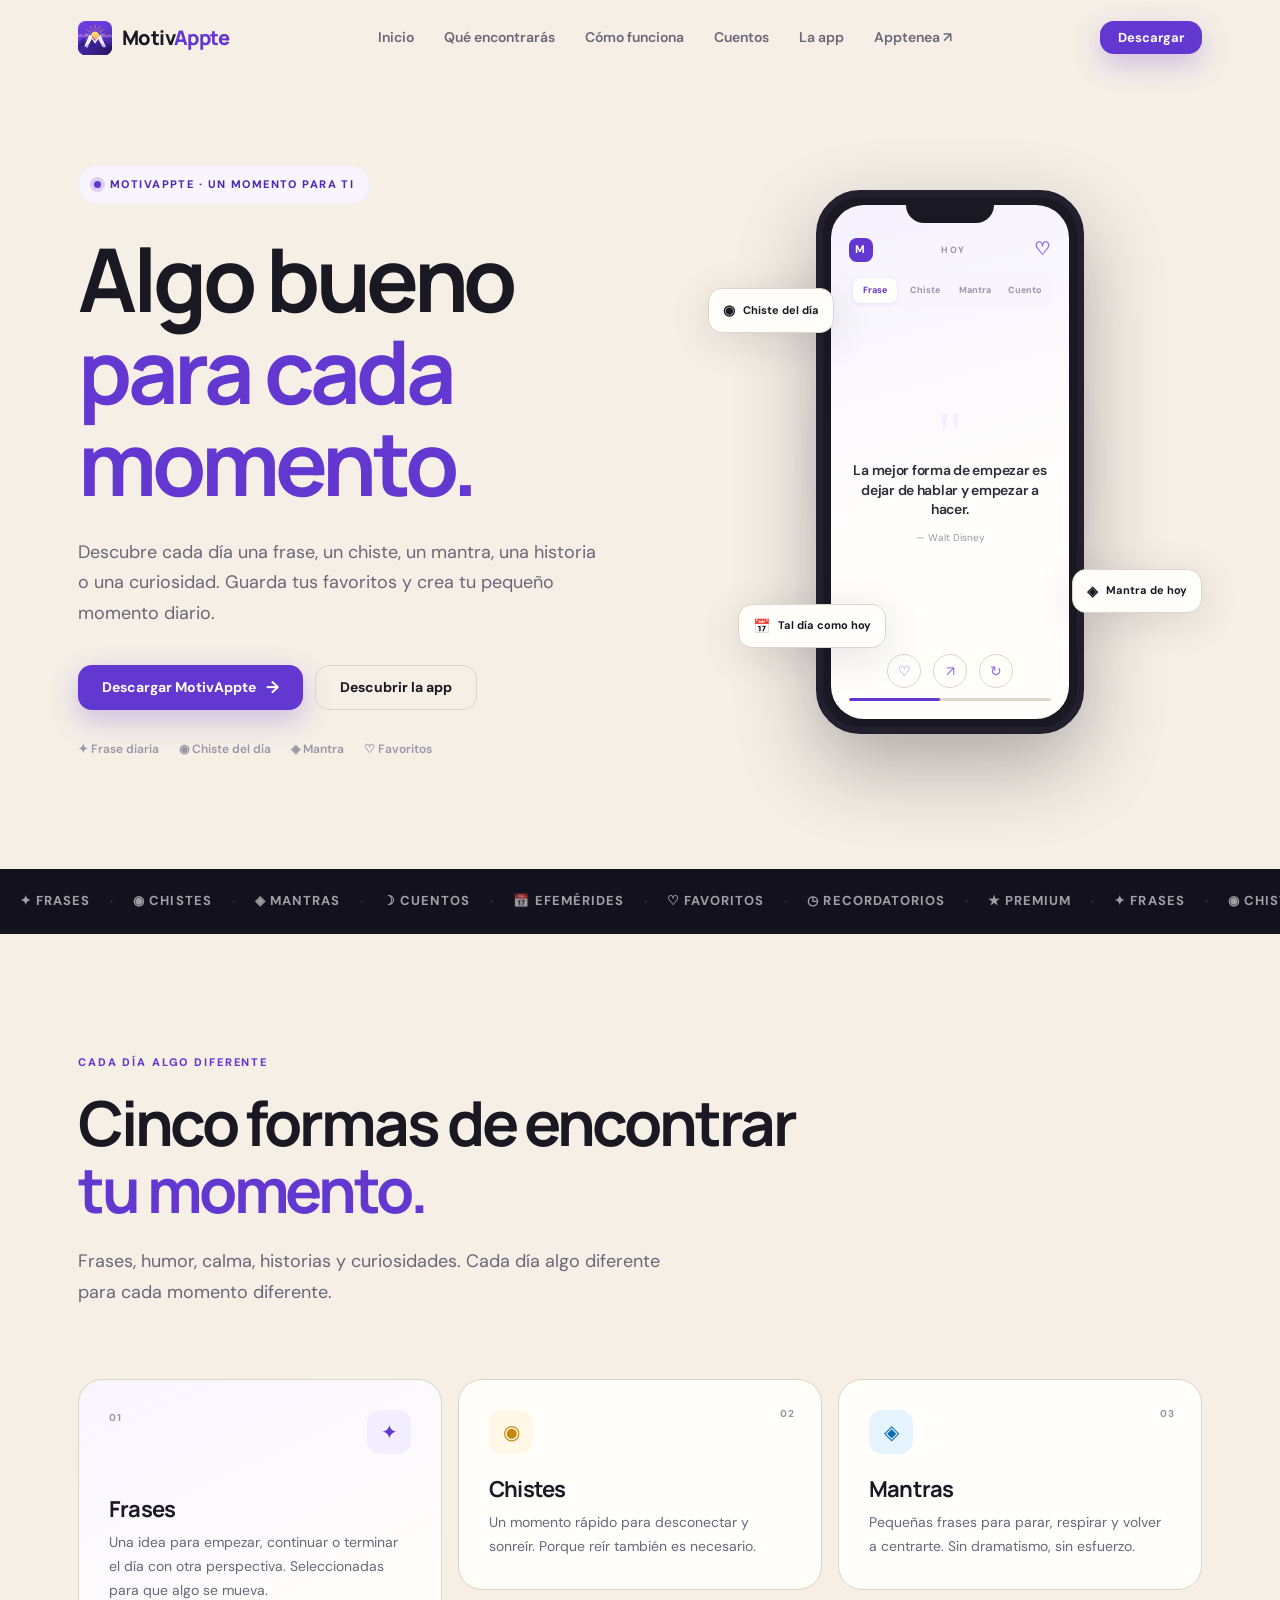
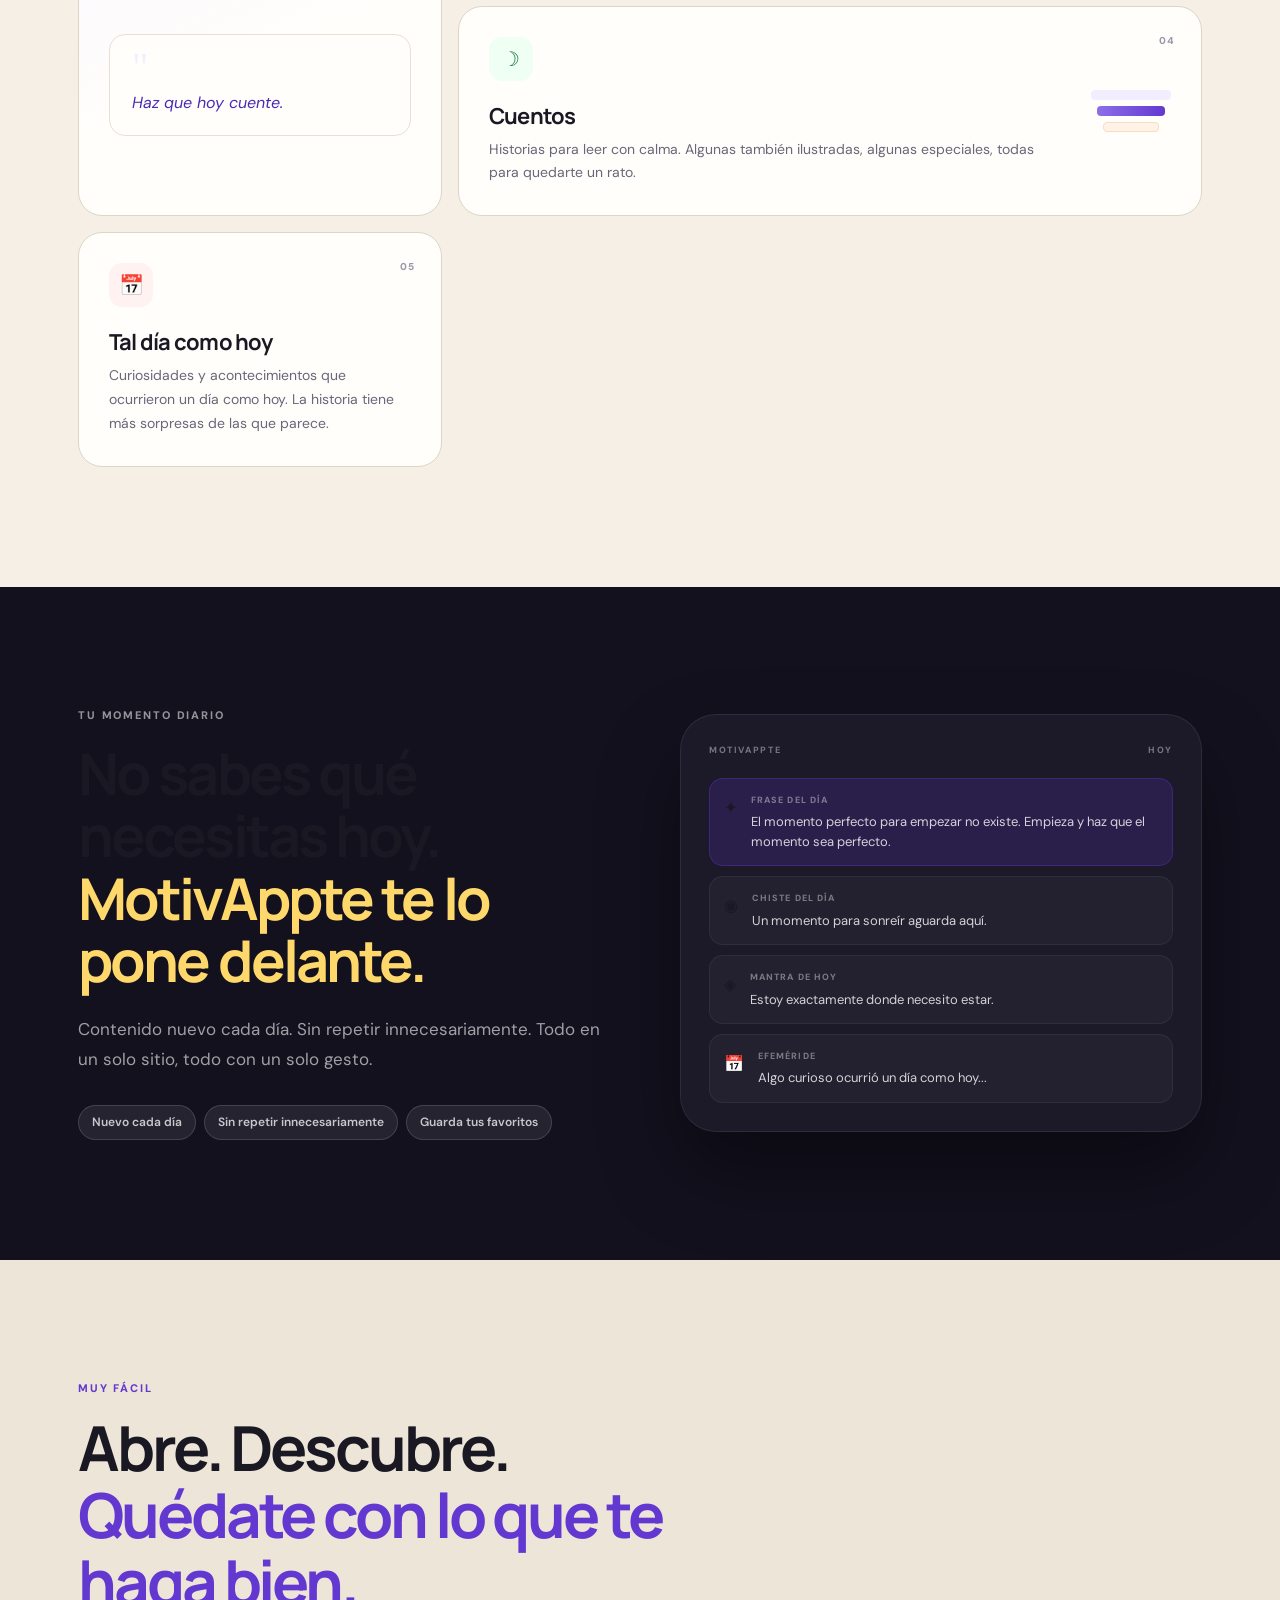
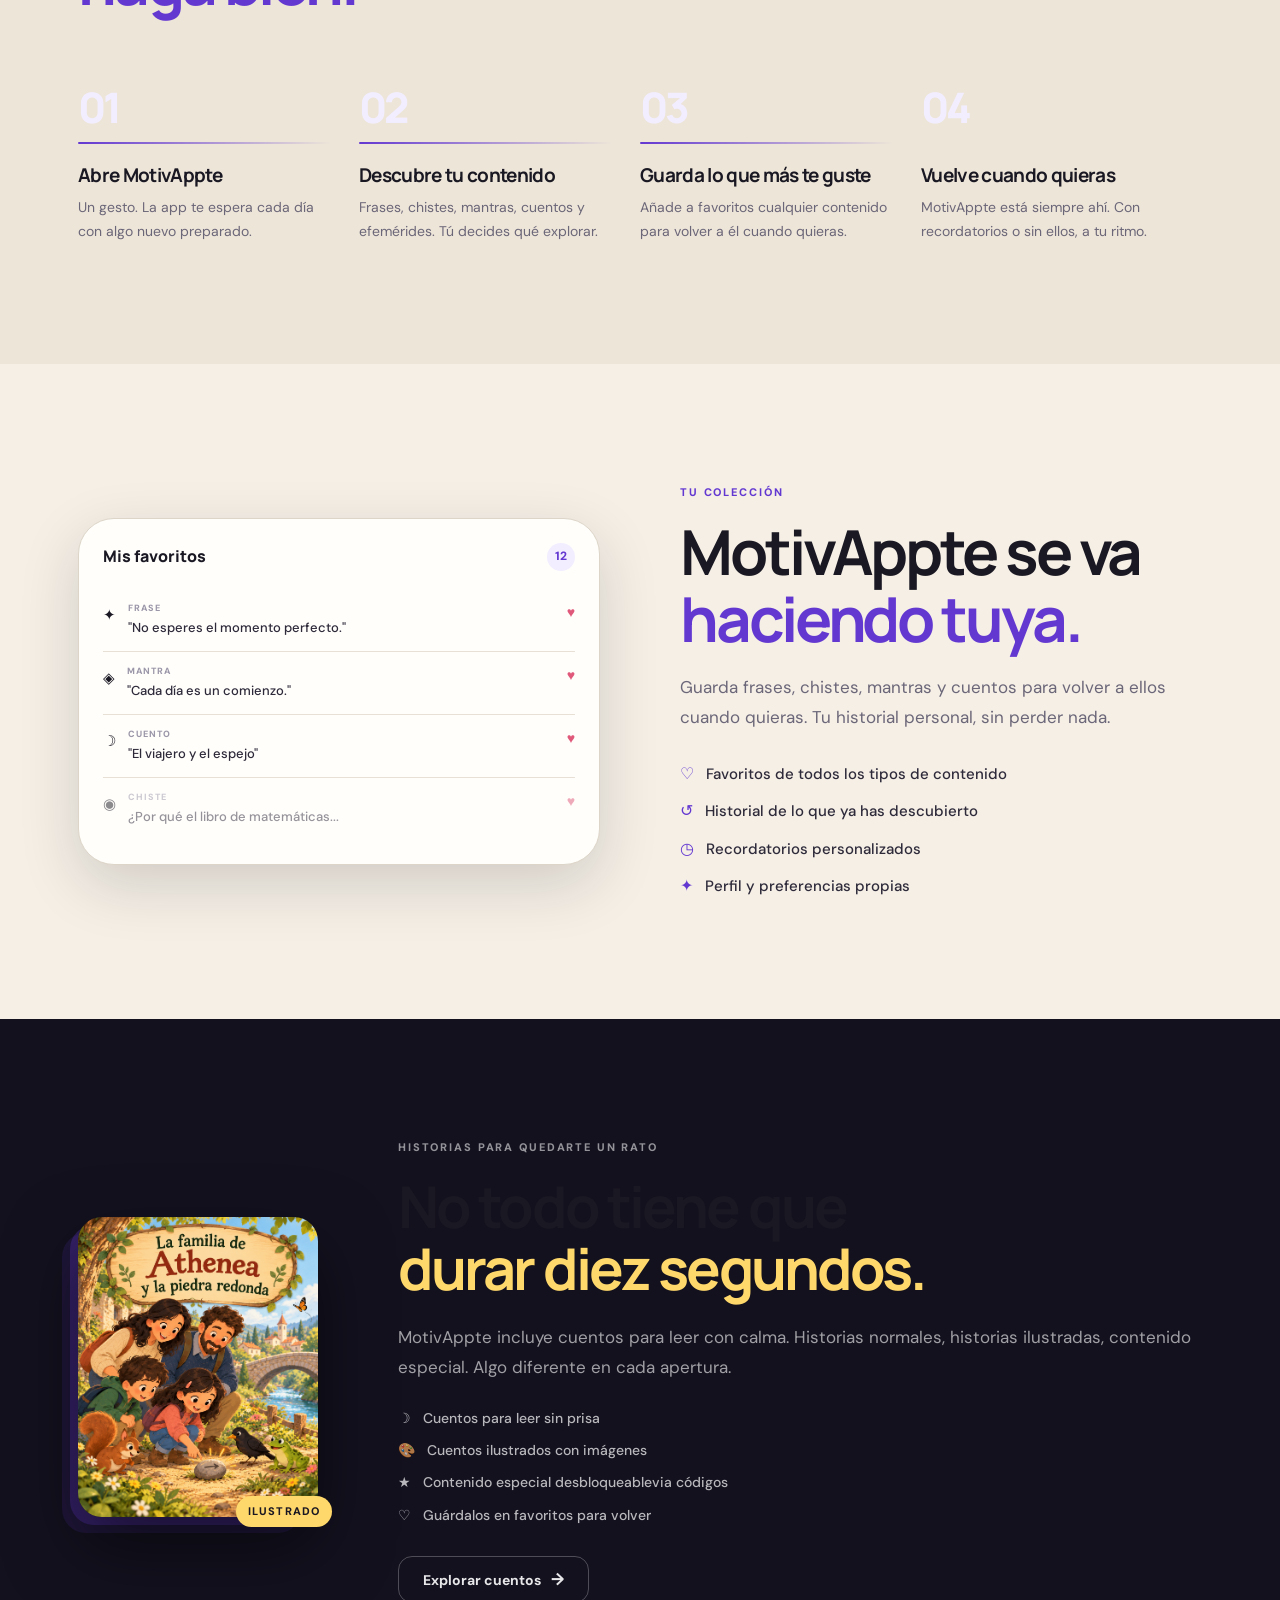
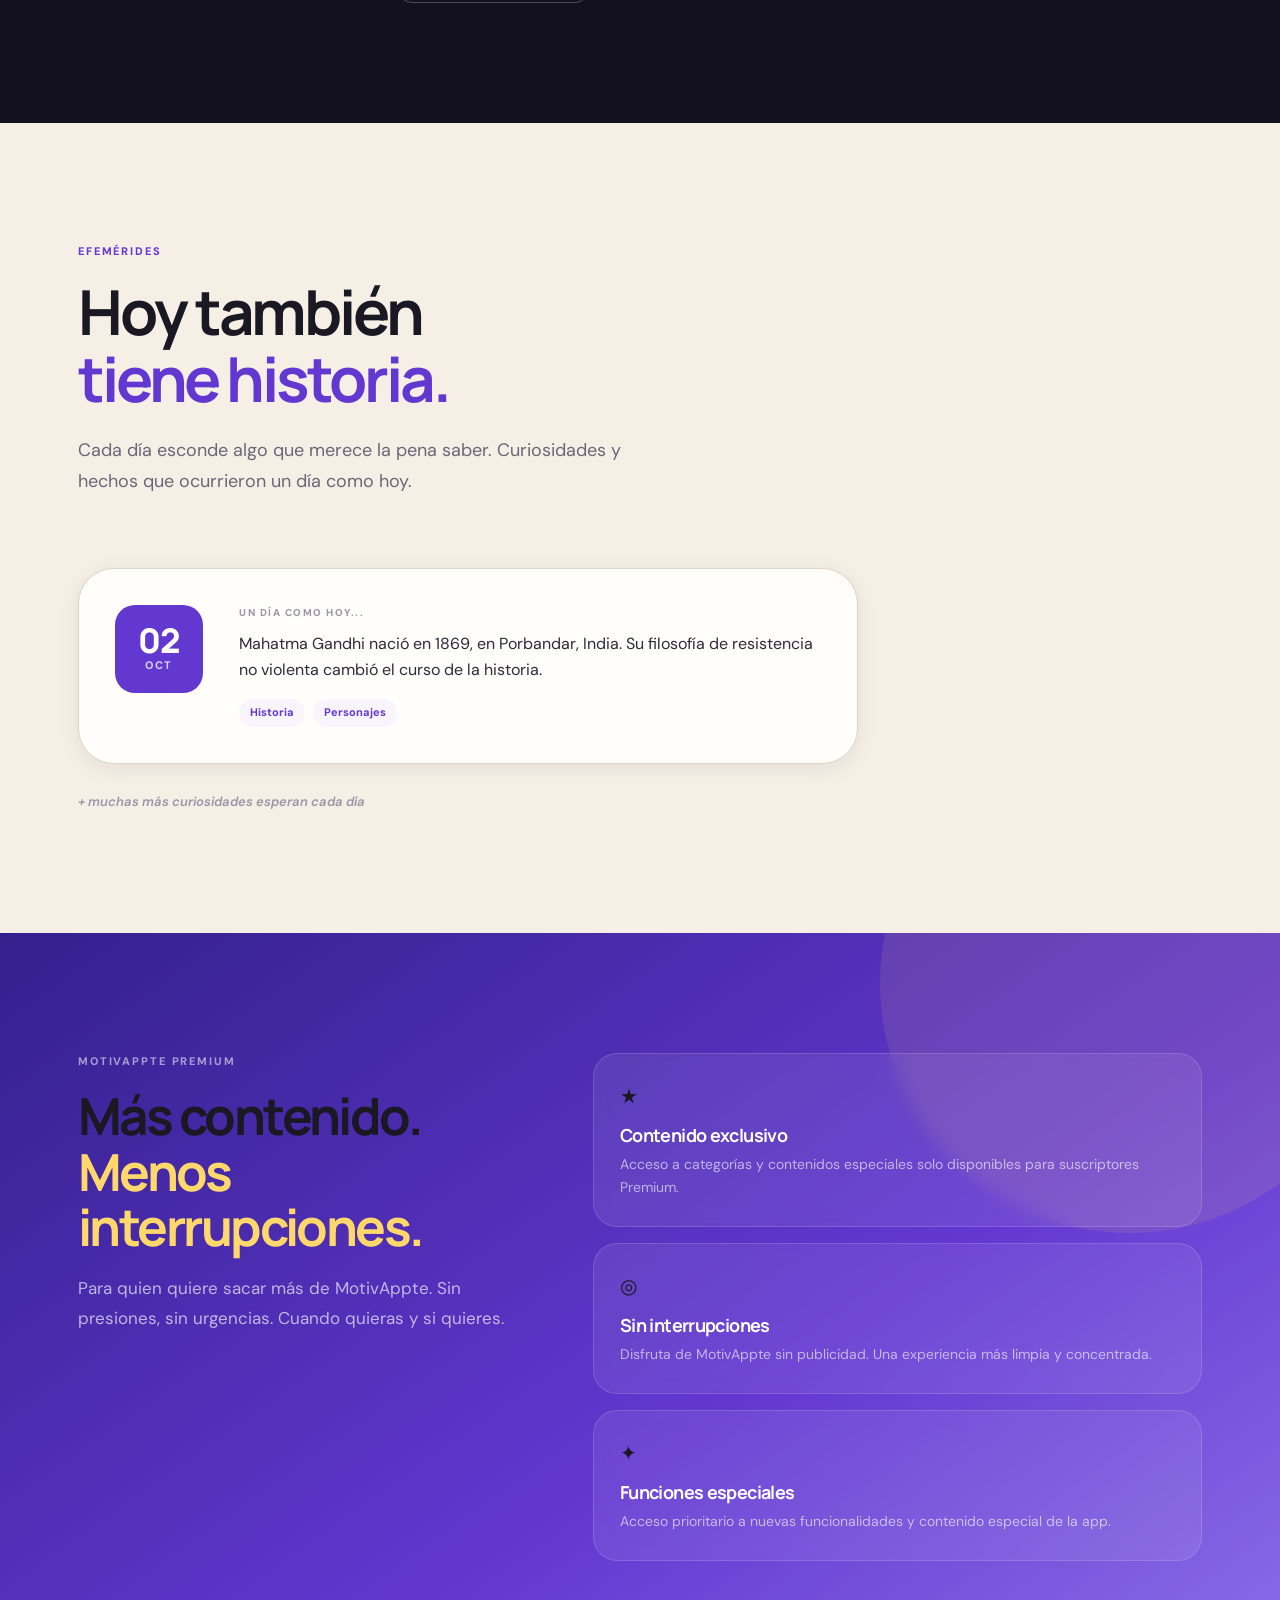
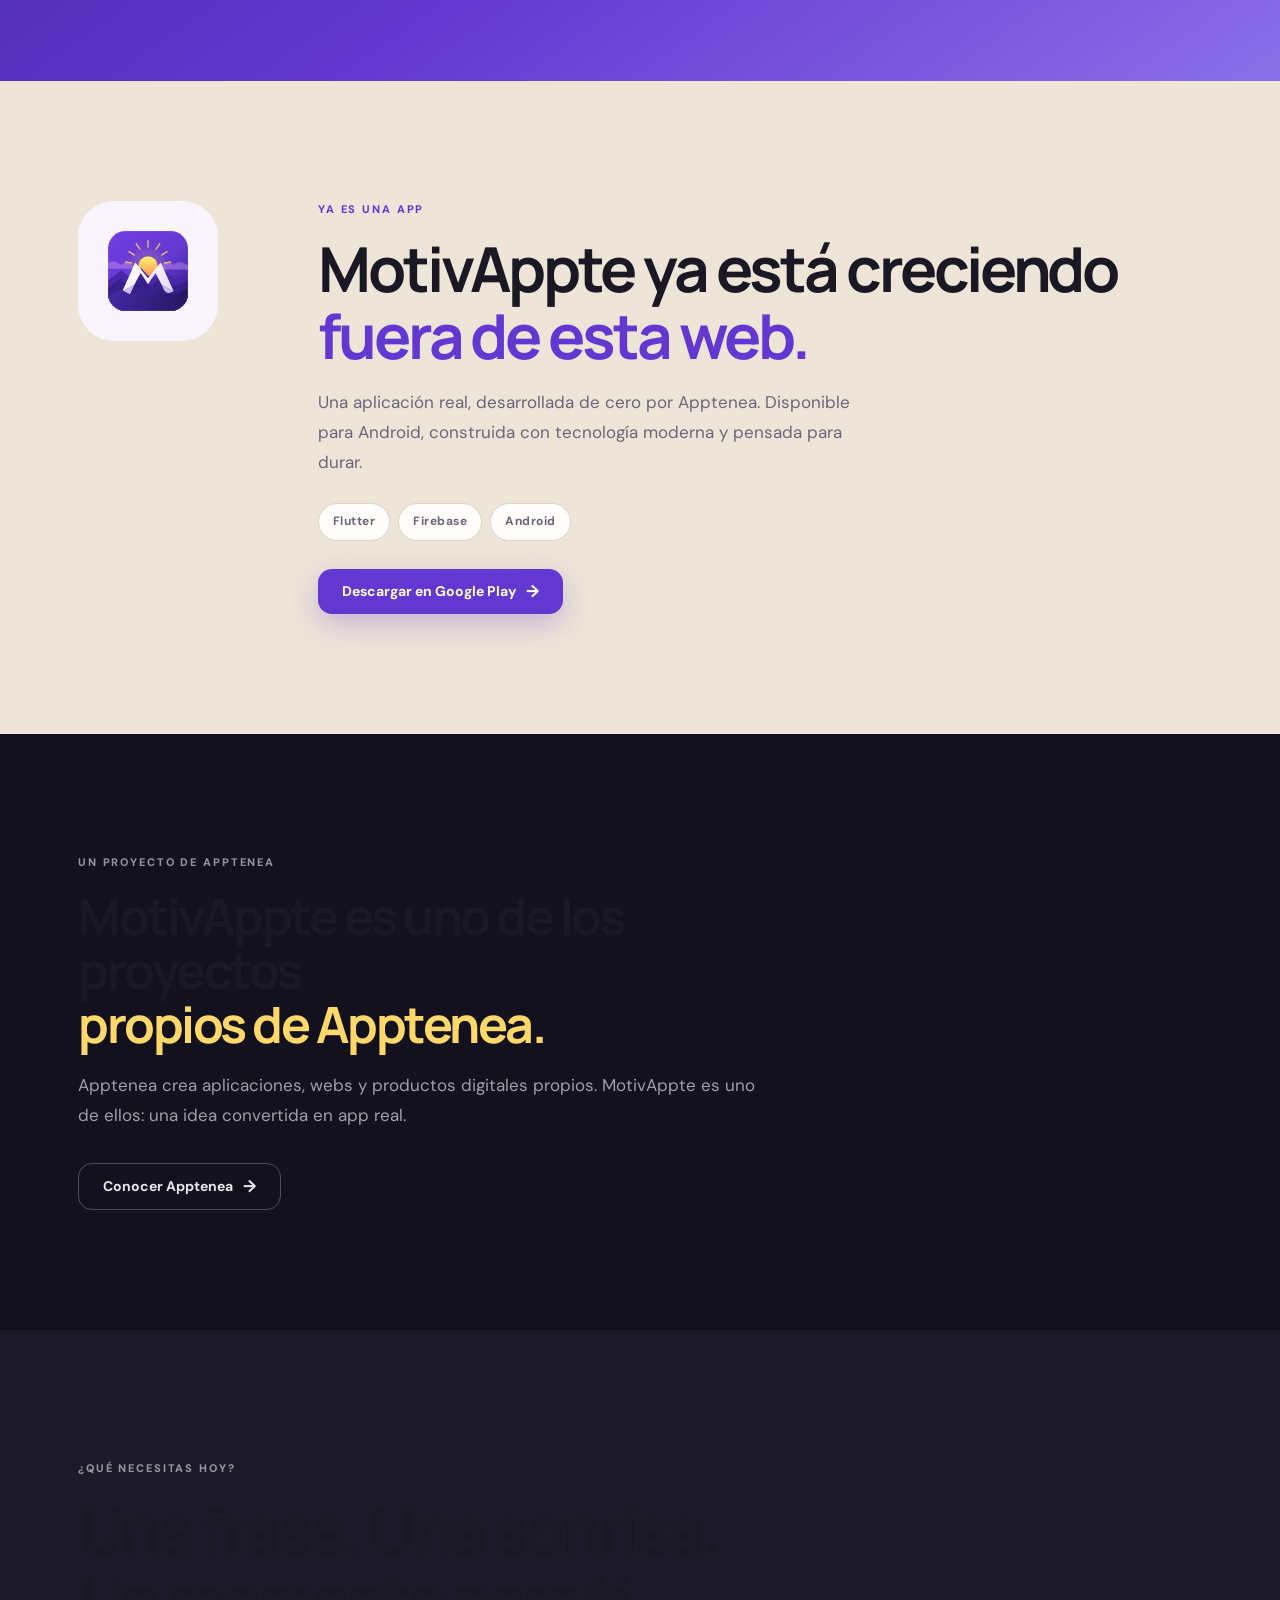
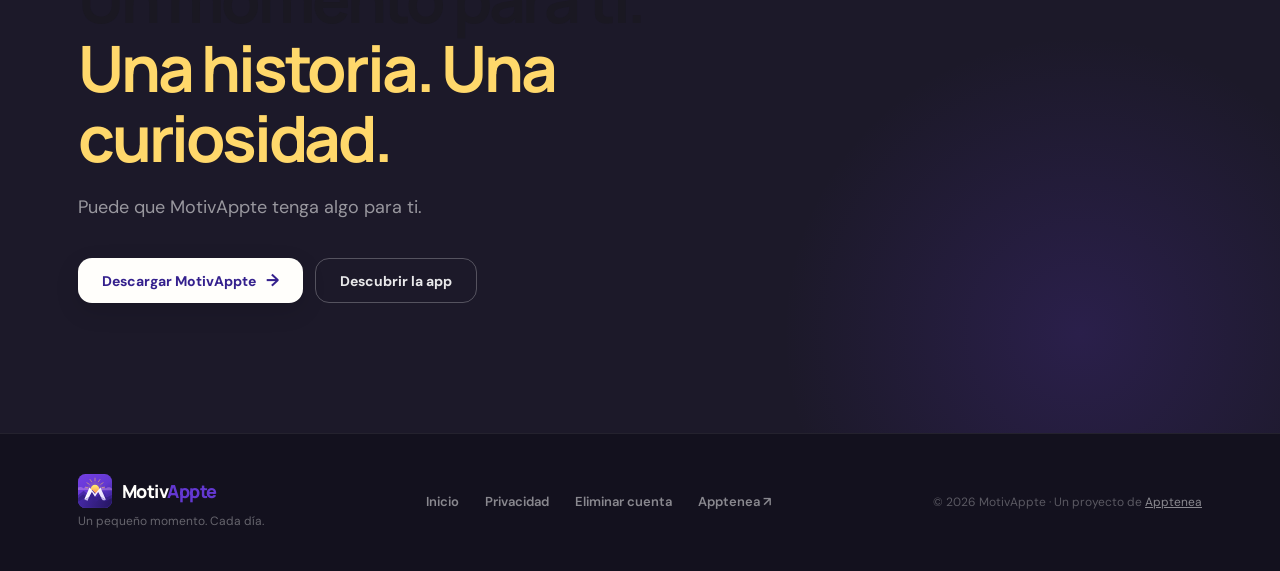
==== commit ed86c774: "updates" ====
--- a/index.html
+++ b/index.html
@@ -51,7 +51,7 @@
       <a href="#la-app" class="mobile-nav-link">La app</a>
       <a href="https://apptenea.com/" class="mobile-nav-link" target="_blank" rel="noopener noreferrer">Apptenea ↗</a>
     </nav>
-    <a href="#" class="btn btn-primary mobile-menu-cta" aria-label="Descargar MotivAppte"><!-- TODO: Replace with Google Play URL -->
+    <a href="https://play.google.com/store/apps/details?id=com.apptenea.motivappte&pcampaignid=web_share" class="btn btn-primary mobile-menu-cta" target="_blank" rel="noopener noreferrer" aria-label="Descargar MotivAppte en Google Play (abre en nueva pestaña)">
       Descargar MotivAppte
     </a>
   </div>
@@ -75,7 +75,7 @@
       </nav>
 
       <div class="header-actions">
-        <a href="#" class="btn btn-primary btn-sm" aria-label="Descargar MotivAppte"><!-- TODO: Replace with Google Play URL -->
+        <a href="https://play.google.com/store/apps/details?id=com.apptenea.motivappte&pcampaignid=web_share" class="btn btn-primary btn-sm" target="_blank" rel="noopener noreferrer" aria-label="Descargar MotivAppte en Google Play (abre en nueva pestaña)">
           Descargar
         </a>
         <button class="hamburger" id="hamburger" aria-label="Abrir menú" aria-expanded="false" aria-controls="mobile-menu">
@@ -104,7 +104,7 @@
           </p>
 
           <div class="hero-actions">
-            <a href="#" class="btn btn-primary" aria-label="Descargar MotivAppte en Google Play"><!-- TODO: Replace with Google Play URL -->
+            <a href="https://play.google.com/store/apps/details?id=com.apptenea.motivappte&pcampaignid=web_share" class="btn btn-primary" target="_blank" rel="noopener noreferrer" aria-label="Descargar MotivAppte en Google Play (abre en nueva pestaña)">
               Descargar MotivAppte <span aria-hidden="true">→</span>
             </a>
             <a href="#contenido" class="btn btn-ghost">
@@ -452,7 +452,7 @@
               <li><span aria-hidden="true">★</span> Contenido especial desbloqueablevia códigos</li>
               <li><span aria-hidden="true">♡</span> Guárdalos en favoritos para volver</li>
             </ul>
-            <a href="#" class="btn btn-ghost-light stories-cta" aria-label="Descargar MotivAppte para leer cuentos"><!-- TODO: Replace with Google Play URL -->
+            <a href="https://play.google.com/store/apps/details?id=com.apptenea.motivappte&pcampaignid=web_share" class="btn btn-ghost-light stories-cta" target="_blank" rel="noopener noreferrer" aria-label="Descargar MotivAppte para leer cuentos (abre en nueva pestaña)">
               Explorar cuentos <span aria-hidden="true">→</span>
             </a>
           </div>
@@ -537,7 +537,7 @@
               <span>Firebase</span>
               <span>Android</span>
             </div>
-            <a href="#" class="btn btn-primary" aria-label="Descargar MotivAppte en Google Play"><!-- TODO: Replace with Google Play URL -->
+            <a href="https://play.google.com/store/apps/details?id=com.apptenea.motivappte&pcampaignid=web_share" class="btn btn-primary" target="_blank" rel="noopener noreferrer" aria-label="Descargar MotivAppte en Google Play (abre en nueva pestaña)">
               Descargar en Google Play <span aria-hidden="true">→</span>
             </a>
           </div>
@@ -573,7 +573,7 @@
           <h2 id="cta-heading">Una frase. Una sonrisa.<br>Un momento para ti.<br><em>Una historia. Una curiosidad.</em></h2>
           <p>Puede que MotivAppte tenga algo para ti.</p>
           <div class="cta-actions">
-            <a href="#" class="btn btn-white" aria-label="Descargar MotivAppte"><!-- TODO: Replace with Google Play URL -->
+            <a href="https://play.google.com/store/apps/details?id=com.apptenea.motivappte&pcampaignid=web_share" class="btn btn-white" target="_blank" rel="noopener noreferrer" aria-label="Descargar MotivAppte en Google Play (abre en nueva pestaña)">
               Descargar MotivAppte <span aria-hidden="true">→</span>
             </a>
             <a href="#contenido" class="btn btn-ghost-light">
--- a/styles.css
+++ b/styles.css
@@ -16,13 +16,13 @@
   --ink-light: #2E2A3A;
   --muted: #6B6678;
   --muted-light: #9B96A8;
-  --white: #ffffff;
-  --bg: #FAFAF8;
-  --bg-warm: #FEF9F4;
+  --white: #FFFEFB;
+  --bg: #F5EFE6;
+  --bg-warm: #EDE5D8;
   --bg-dark: #13111E;
   --bg-dark2: #1C1929;
-  --border: #E8E3F2;
-  --border-light: #F0EDF8;
+  --border: #DDD5C8;
+  --border-light: #E8E0D4;
   --radius-sm: 14px;
   --radius: 24px;
   --radius-lg: 36px;
@@ -311,7 +311,7 @@
   top: 0;
   z-index: 100;
   height: var(--header-h);
-  background: rgba(250,250,248,0.88);
+  background: rgba(245,239,230,0.90);
   backdrop-filter: blur(14px);
   -webkit-backdrop-filter: blur(14px);
   border-bottom: 1px solid transparent;
@@ -319,7 +319,7 @@
 }
 .site-header.scrolled {
   border-bottom-color: var(--border);
-  box-shadow: 0 2px 20px rgba(26,24,34,0.06);
+  box-shadow: 0 2px 20px rgba(26,24,34,0.08);
 }
 
 .header-inner {
@@ -469,7 +469,7 @@
   width: 100%;
   height: 100%;
   border-radius: 33px;
-  background: linear-gradient(165deg, #F5F2FF 0%, #FFFFFF 60%);
+  background: linear-gradient(165deg, #F5F2FF 0%, #FFFEFB 60%);
   overflow: hidden;
   padding: 30px 18px 18px;
   display: flex;
